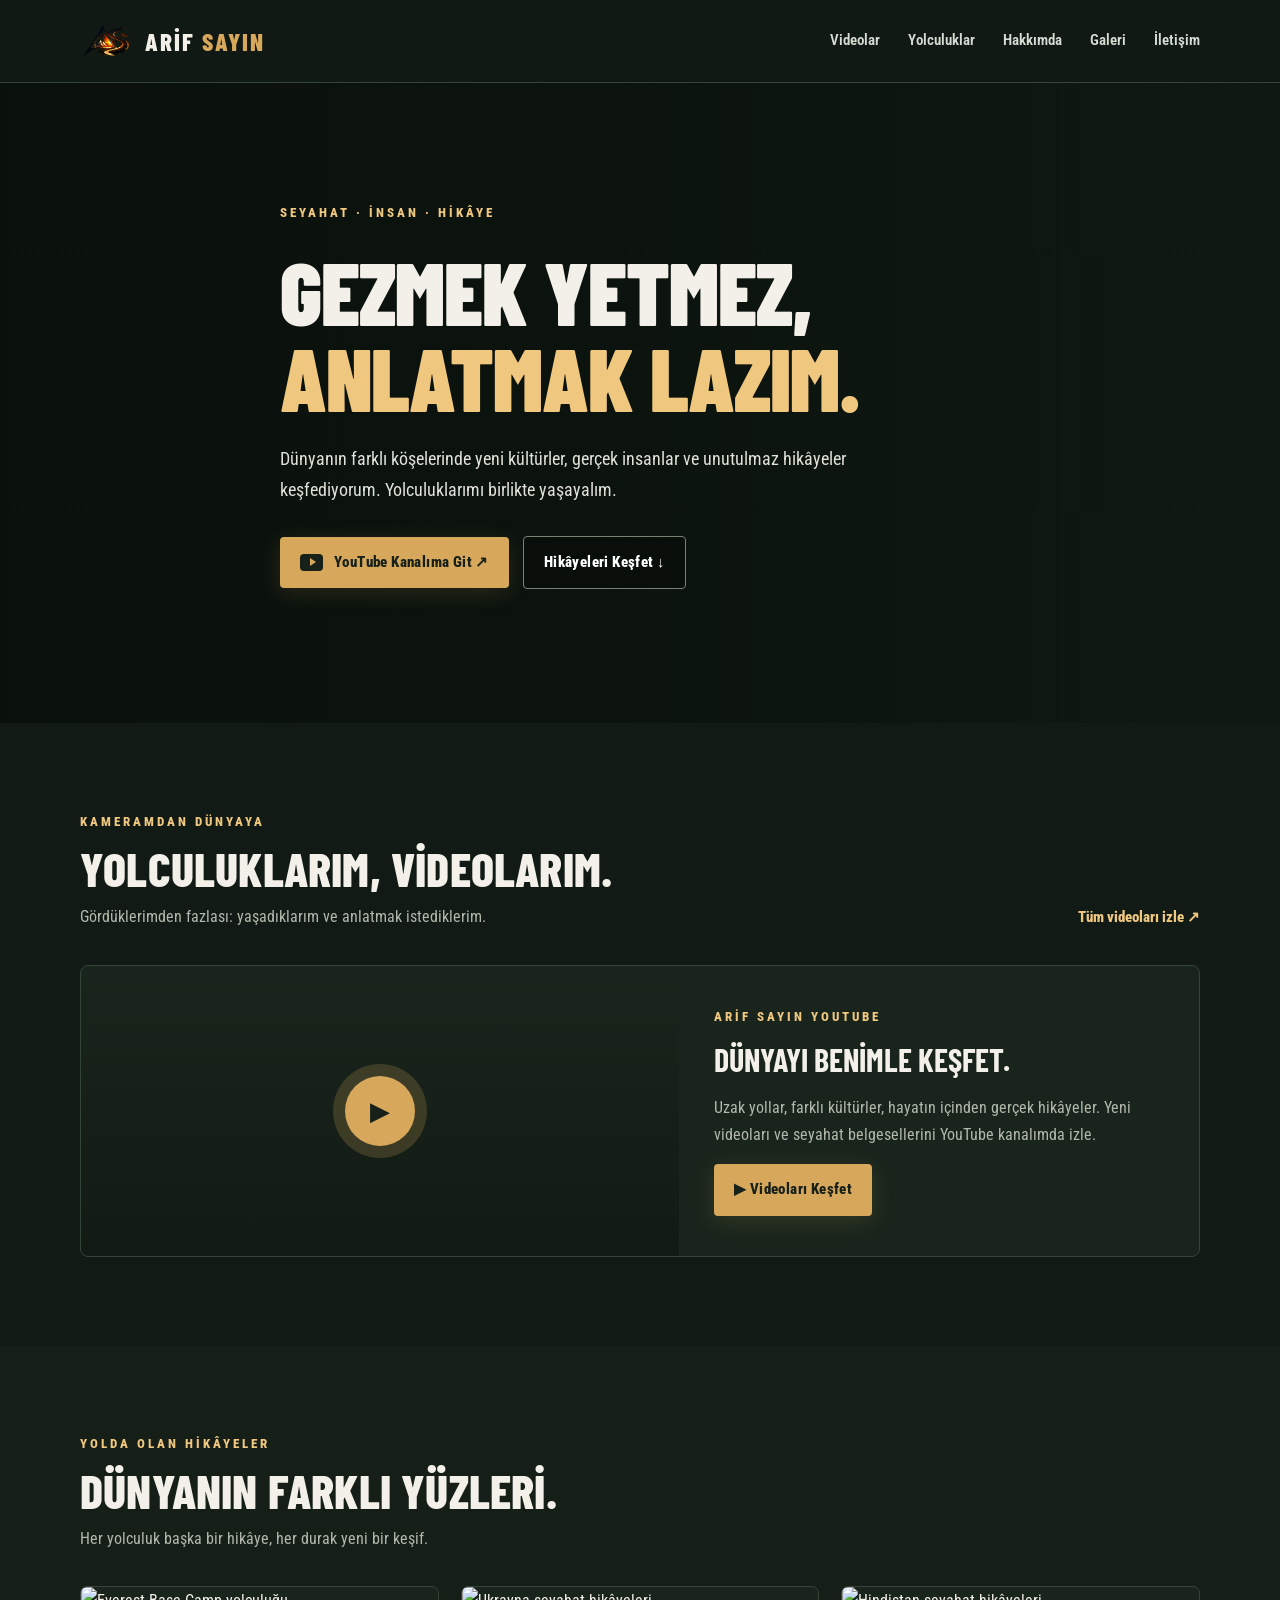
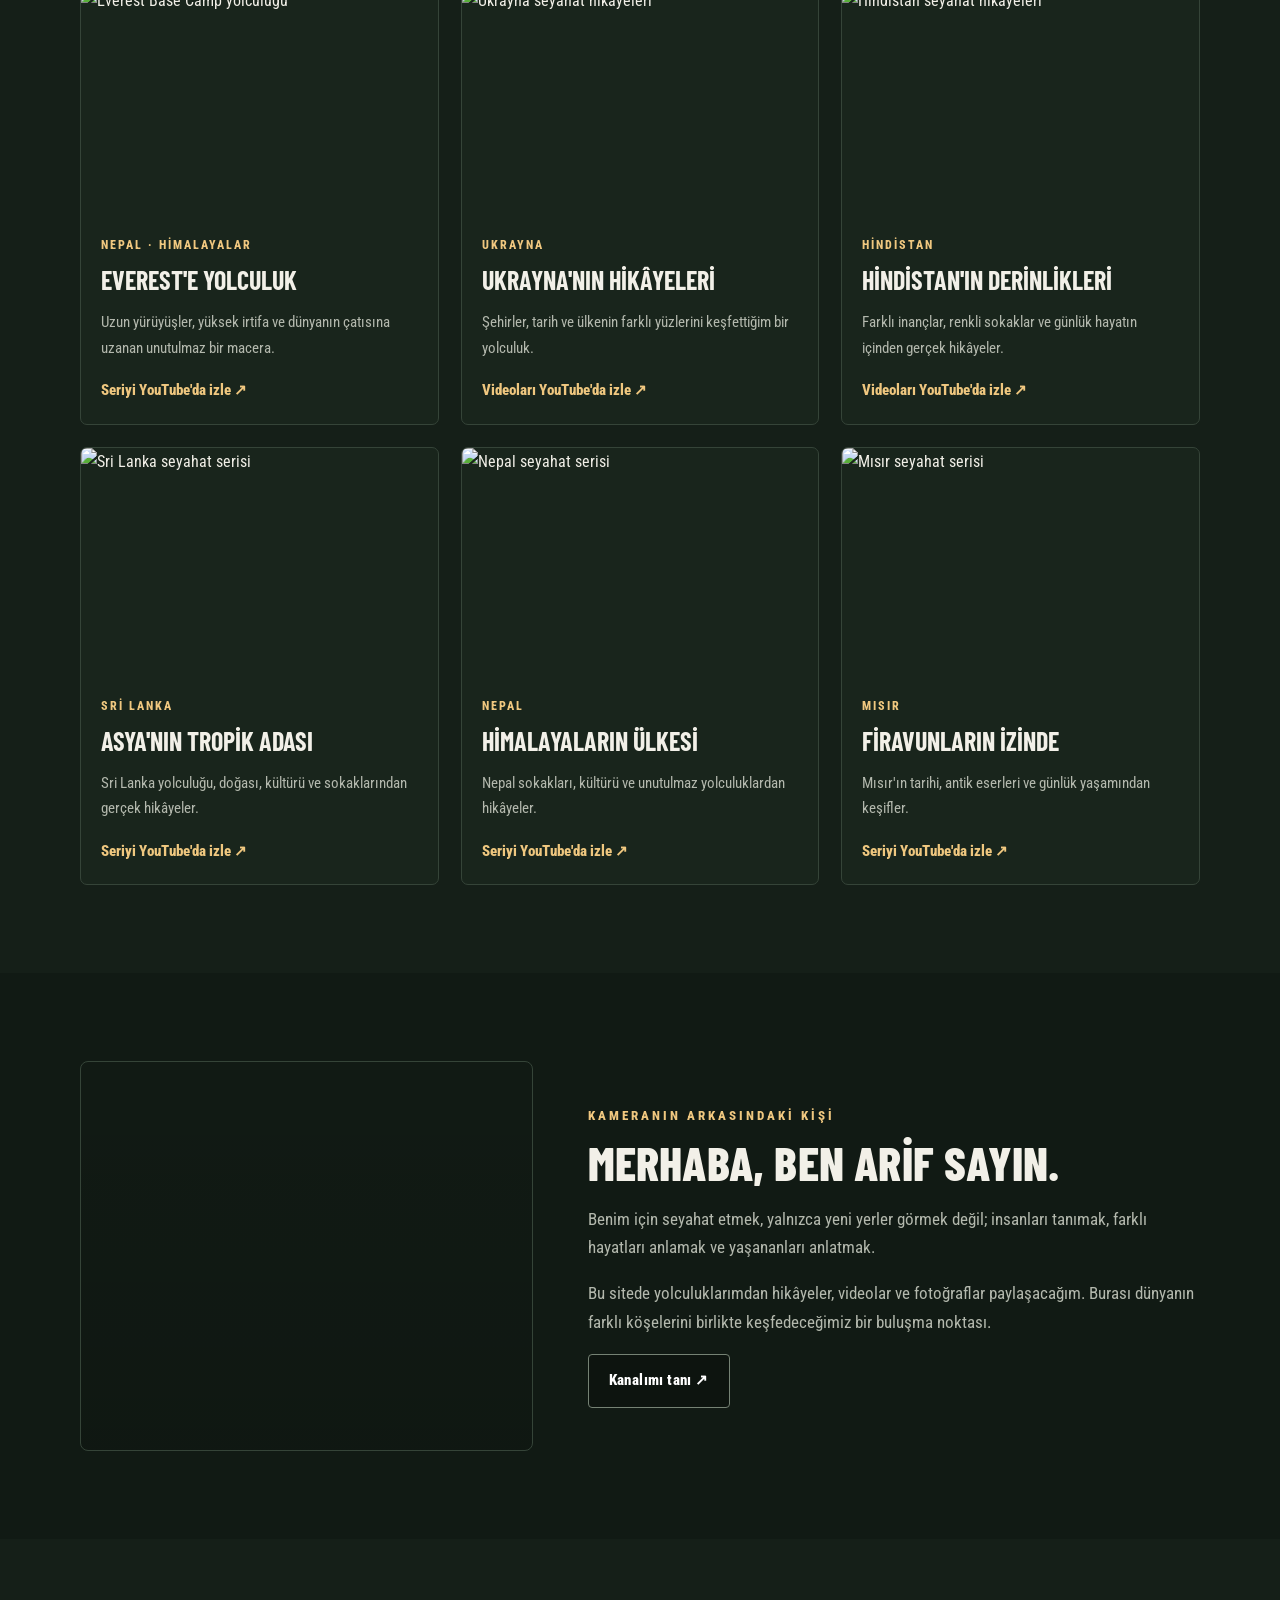
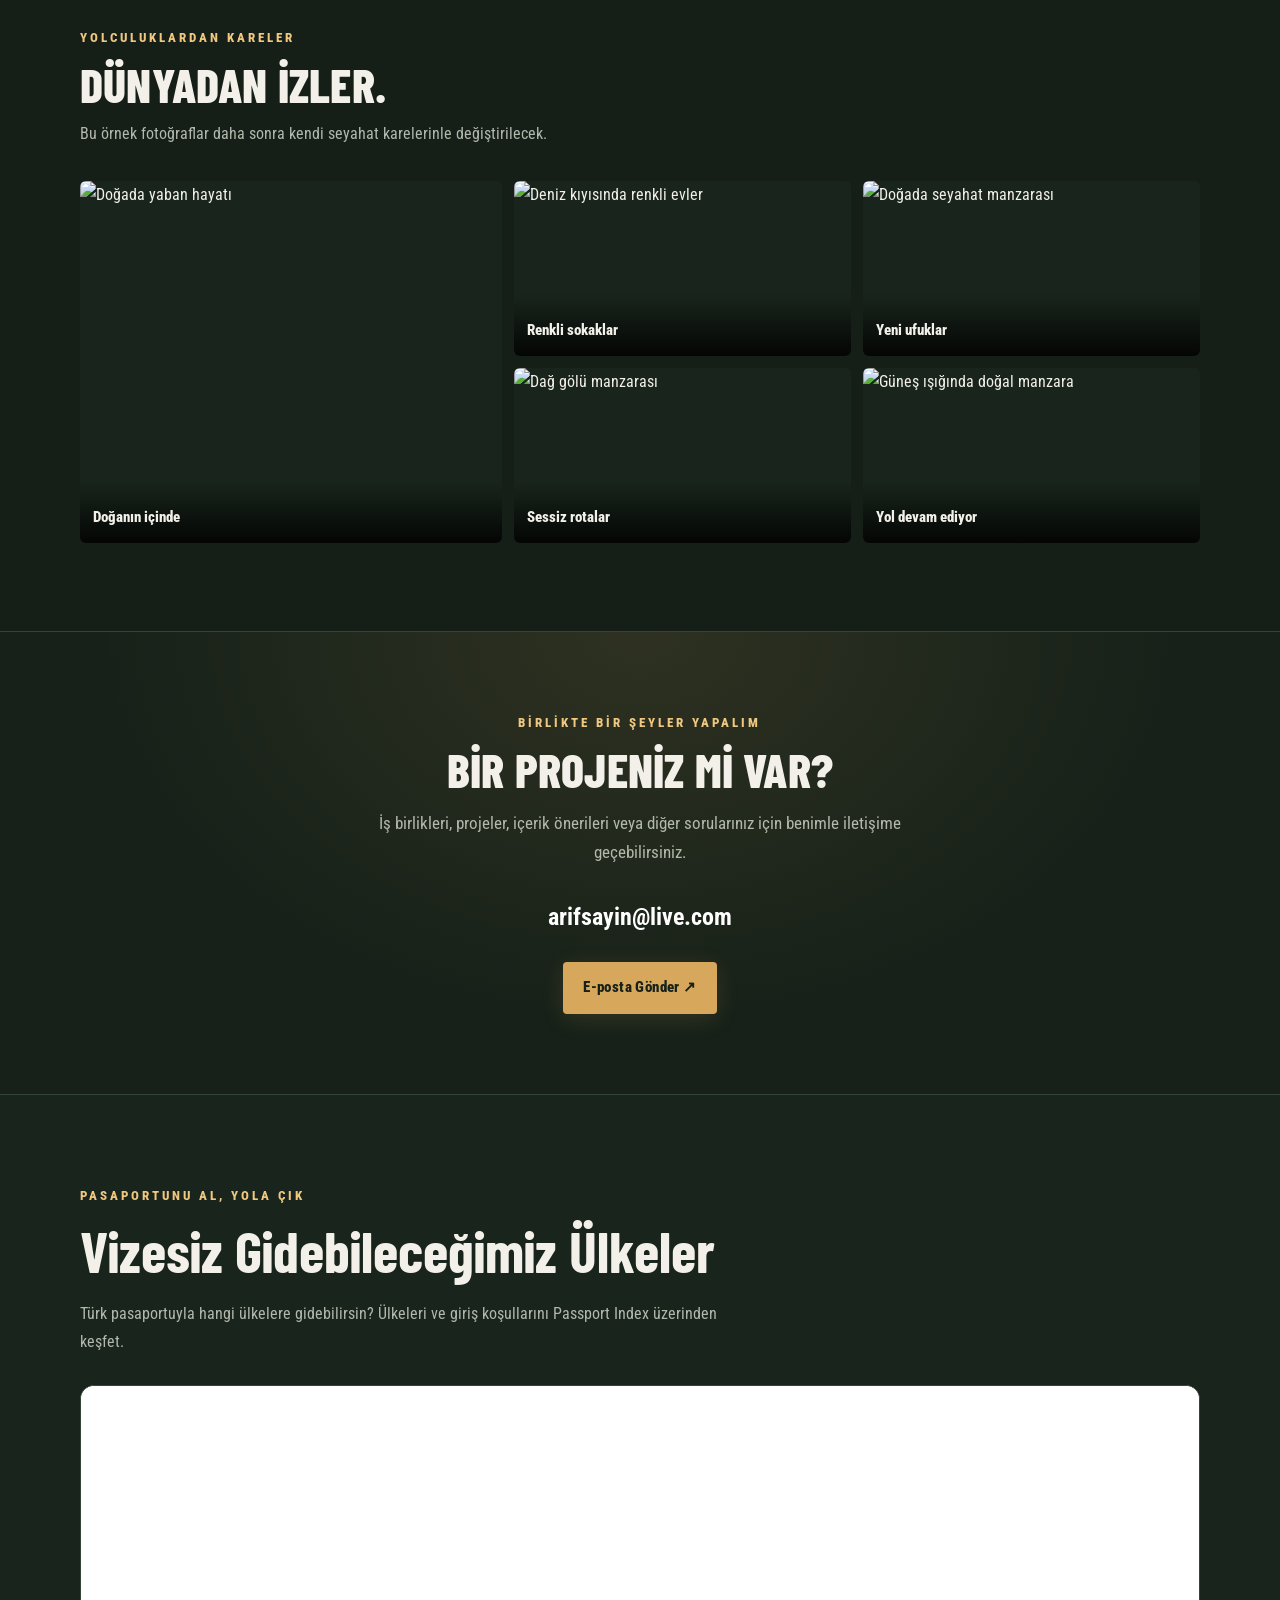
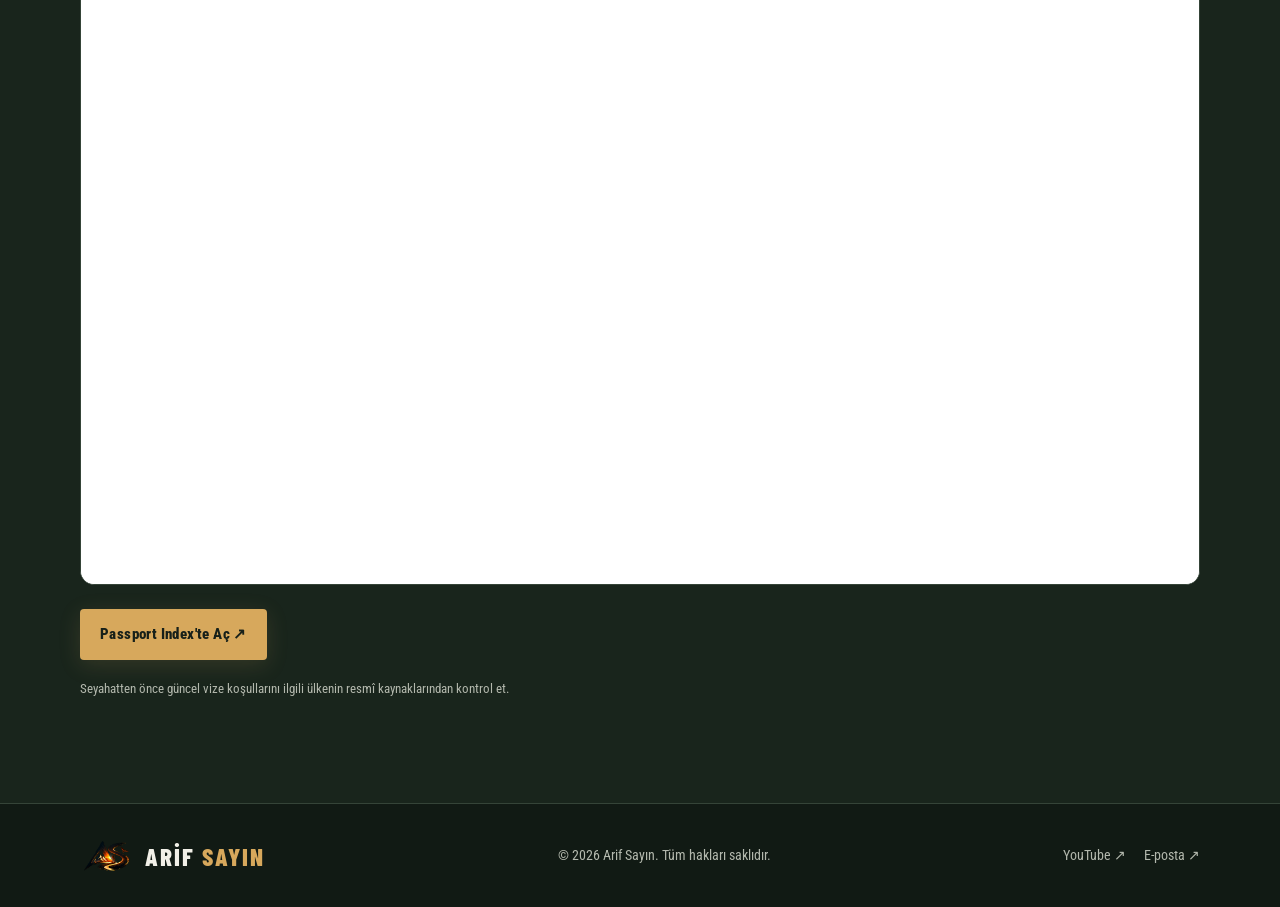
==== index.html @ 0376c7b3 "Update index.html" ====
<!DOCTYPE html>
<html lang="tr">
<head>
<meta charset="UTF-8">
<meta name="viewport" content="width=device-width, initial-scale=1.0">
<meta name="theme-color" content="#17231c">
<meta name="description" content="Arif Sayın ile dünyayı keşfet. Gezmek Yetmez, Anlatmak Lazım. Seyahat belgeselleri, gerçek hikâyeler ve farklı kültürler.">
<title>Arif Sayın | Gezmek Yetmez, Anlatmak Lazım</title>

<link rel="preconnect" href="https://fonts.googleapis.com">
<link rel="preconnect" href="https://fonts.gstatic.com" crossorigin>
<link href="https://fonts.googleapis.com/css2?family=Barlow+Condensed:wght@500;600;700;800;900&family=Roboto+Condensed:wght@400;500;600;700;800&display=swap" rel="stylesheet">

<style>
:root {
  --bg:#111a14;
  --panel:#19251c;
  --panel-light:#243329;
  --text:#f2f0e8;
  --muted:#b3b8ad;
  --accent:#d7a85c;
  --accent-light:#efc77f;
  --line:#354438;
  --green:#647b59;
}
*{box-sizing:border-box}
html{scroll-behavior:smooth;scroll-padding-top:85px}
body{margin:0;background:var(--bg);color:var(--text);font-family:"Roboto Condensed",sans-serif;line-height:1.7}
body,button,a{-webkit-tap-highlight-color:transparent}
a{color:inherit;text-decoration:none}
img{display:block;max-width:100%}
button{font:inherit}
.wrap{width:min(1120px,90%);margin:auto}

header{position:sticky;top:0;z-index:100;background:rgba(17,26,20,.95);backdrop-filter:blur(14px);border-bottom:1px solid var(--line)}
.nav{min-height:82px;display:flex;align-items:center;justify-content:space-between;gap:24px}
.logo{display:flex;align-items:center;gap:12px;font-family:"Barlow Condensed",sans-serif;font-size:25px;font-weight:800;letter-spacing:2px;white-space:nowrap}
.logo img{width:53px;height:53px;object-fit:contain}
.logo span{color:var(--accent)}
.nav-links{display:flex;align-items:center;gap:28px}
.nav-links a{color:#d7ddd4;font-size:15px;font-weight:600;transition:color .2s}
.nav-links a:hover{color:var(--accent-light)}
.menu-toggle{display:none;background:transparent;color:white;border:1px solid var(--line);border-radius:8px;padding:7px 12px;cursor:pointer}

.hero{min-height:640px;display:flex;align-items:center;position:relative;overflow:hidden;background:linear-gradient(90deg,rgba(10,17,12,.96) 0%,rgba(10,17,12,.75) 47%,rgba(10,17,12,.2) 100%),linear-gradient(0deg,var(--bg) 0%,transparent 24%),url("https://images.unsplash.com/photo-1464822759023-fed622ff2c3b?auto=format&fit=crop&w=2200&q=85") center 48%/cover no-repeat}
.hero-content{padding:90px 0 105px;max-width:720px;animation:rise .9s ease both}
.eyebrow{color:var(--accent-light);font-size:13px;font-weight:800;letter-spacing:3px;text-transform:uppercase}
.hero h1{font-family:"Barlow Condensed",sans-serif;font-size:clamp(48px,8vw,88px);line-height:.98;letter-spacing:-1px;margin:24px 0;font-weight:900;text-transform:uppercase}
.hero h1 span{color:var(--accent-light);display:block}
.hero p{color:#e0e1d9;font-size:18px;max-width:590px;margin-bottom:30px}
.actions{display:flex;flex-wrap:wrap;gap:14px;align-items:center}
.btn{display:inline-flex;align-items:center;justify-content:center;gap:11px;min-height:49px;padding:13px 20px;border-radius:4px;font-weight:800;font-size:15px;letter-spacing:.4px;transition:transform .25s,background .25s,border-color .25s}
.btn:hover{transform:translateY(-3px)}
.btn-youtube{color:#172019;background:var(--accent);box-shadow:0 5px 22px rgba(215,168,92,.15)}
.btn-youtube:hover{background:var(--accent-light)}
.play-icon{width:23px;height:17px;background:#172019;border-radius:4px;display:inline-flex;align-items:center;justify-content:center}
.play-icon::after{content:"";width:0;height:0;border-top:4px solid transparent;border-bottom:4px solid transparent;border-left:6px solid var(--accent);margin-left:2px}
.btn-outline{border:1px solid #758274;color:white;background:rgba(0,0,0,.25)}
.btn-outline:hover{border-color:var(--accent);color:var(--accent-light)}

.section{padding:88px 0}
.section-alt{background:#151f18}
.section-head{display:flex;align-items:end;justify-content:space-between;gap:24px;margin-bottom:34px}
.section-head h2,.about h2,.contact h2{font-family:"Barlow Condensed",sans-serif;font-size:clamp(34px,5vw,48px);letter-spacing:.2px;line-height:1.05;margin:10px 0;font-weight:800;text-transform:uppercase}
.section-head p,.section-intro{color:var(--muted);margin:10px 0 0;font-size:16px}
.text-link{color:var(--accent-light);font-weight:800;font-size:15px;white-space:nowrap}
.text-link:hover{color:white}

.video-feature{border:1px solid var(--line);border-radius:8px;background:var(--panel);overflow:hidden;display:grid;grid-template-columns:1.15fr 1fr}
.video-picture{min-height:290px;background:linear-gradient(0deg,rgba(0,0,0,.3),transparent),url("https://images.unsplash.com/photo-1500530855697-b586d89ba3ee?auto=format&fit=crop&w=1100&q=85") center/cover;position:relative}
.video-picture a{position:absolute;inset:0;display:grid;place-items:center}
.big-play{display:grid;place-items:center;width:70px;height:70px;border-radius:50%;background:var(--accent);color:#172019;font-size:26px;box-shadow:0 0 0 12px rgba(215,168,92,.2);transition:transform .25s}
.video-picture a:hover .big-play{transform:scale(1.1)}
.video-copy{padding:35px;align-self:center}
.video-copy h3{font-family:"Barlow Condensed",sans-serif;font-size:32px;line-height:1.15;margin:13px 0;text-transform:uppercase}
.video-copy p{color:var(--muted);font-size:16px}

.cards{display:grid;grid-template-columns:repeat(3,minmax(0,1fr));gap:22px}
.card{background:var(--panel);border:1px solid var(--line);border-radius:7px;overflow:hidden;transition:transform .3s,border-color .3s}
.card:hover{transform:translateY(-6px);border-color:var(--accent)}
.card img{width:100%;aspect-ratio:16/10;object-fit:cover;transition:transform .5s}
.card:hover img{transform:scale(1.04)}
.card-image{overflow:hidden}
.card-copy{padding:20px}
.card-copy small{color:var(--accent-light);font-size:12px;font-weight:800;letter-spacing:2px;text-transform:uppercase}
.card-copy h3{font-family:"Barlow Condensed",sans-serif;font-size:26px;line-height:1.15;margin:8px 0;text-transform:uppercase}
.card-copy p{color:var(--muted);font-size:15px}

.about-grid{display:grid;grid-template-columns:.85fr 1.15fr;gap:55px;align-items:center}
.about-photo{min-height:390px;border-radius:8px;background:linear-gradient(0deg,rgba(0,0,0,.1),transparent),url("https://images.unsplash.com/photo-1472396961693-142e6e269027?auto=format&fit=crop&w=1000&q=85") center/cover;border:1px solid var(--line)}
.about p{color:var(--muted);font-size:17px}
.stat-row{display:flex;gap:32px;flex-wrap:wrap;margin-top:25px}
.stat strong{display:block;font-family:"Barlow Condensed",sans-serif;color:white;font-size:30px}
.stat span{color:var(--muted);font-size:14px}

.gallery{display:grid;grid-template-columns:1.25fr 1fr 1fr;grid-template-rows:175px 175px;gap:12px}
.gallery a{border-radius:6px;overflow:hidden;position:relative;background:var(--panel)}
.gallery a:first-child{grid-row:span 2}
.gallery img{width:100%;height:100%;object-fit:cover;transition:transform .4s,opacity .4s}
.gallery a:hover img{transform:scale(1.06);opacity:.8}
.gallery-label{position:absolute;bottom:0;left:0;right:0;padding:25px 13px 12px;background:linear-gradient(transparent,rgba(0,0,0,.85));font-size:15px;font-weight:800}

.contact{text-align:center;padding:80px 24px;background:radial-gradient(ellipse at top,rgba(215,168,92,.12),transparent 60%),#172119;border-top:1px solid var(--line)}
.contact p{color:var(--muted);max-width:560px;margin:15px auto 25px;font-size:17px}
.contact-email{display:inline-block;color:white;font-size:clamp(18px,3vw,24px);font-weight:700;margin:5px 0 24px}
.contact-email:hover{color:var(--accent-light)}
footer{border-top:1px solid var(--line);padding:25px 0;color:var(--muted);font-size:14px}
.footer-inner{display:flex;justify-content:space-between;align-items:center;flex-wrap:wrap;gap:15px}
.footer-social{display:flex;gap:18px}
.footer-social a:hover{color:var(--accent-light)}
.reveal{opacity:0;transform:translateY(22px);transition:opacity .7s ease,transform .7s ease}
.reveal.visible{opacity:1;transform:translateY(0)}
@keyframes rise{from{opacity:0;transform:translateY(20px)}to{opacity:1;transform:translateY(0)}}

@media(prefers-reduced-motion:reduce){*,*::before,*::after{animation-duration:.01ms!important;transition-duration:.01ms!important;scroll-behavior:auto!important}.reveal{opacity:1;transform:none}}
@media(max-width:760px){
 .nav{min-height:68px}
 .logo{font-size:21px;gap:8px;letter-spacing:1px}
 .logo img{width:43px;height:43px}
 .menu-toggle{display:block}
 .nav-links{display:none;position:absolute;top:67px;left:0;right:0;padding:20px 5%;background:#151f18;border-bottom:1px solid var(--line);flex-direction:column;align-items:flex-start;gap:18px}
 .nav-links.open{display:flex}
 .hero{min-height:590px;background-position:58% center}
 .hero-content{padding:75px 0}
 .hero h1{font-size:clamp(46px,12vw,68px)}
 .hero p{font-size:16px}
 .section{padding:62px 0}
 .section-head{align-items:flex-start;flex-direction:column;gap:10px}
 .video-feature,.about-grid{grid-template-columns:1fr}
 .video-picture{min-height:220px}
 .video-copy{padding:25px}
 .cards{grid-template-columns:1fr}
 .about-grid{gap:28px}
 .about-photo{min-height:280px}
 .gallery{grid-template-columns:1fr 1fr;grid-template-rows:180px 140px 140px}
 .gallery a:first-child{grid-row:span 2}
 .footer-inner{flex-direction:column;align-items:flex-start}
}
@media(min-width:600px) and (max-width:900px){.cards{grid-template-columns:repeat(2,minmax(0,1fr))}}
  /* Vizesiz ülkeler bölümü */
.visa-section {
  padding: 90px 0;
  background: var(--panel);
  border-top: 1px solid var(--line);
}

.visa-section h2 {
  font-family: 'Barlow Condensed', sans-serif;
  font-size: clamp(36px, 5vw, 58px);
  line-height: 1.1;
  margin: 12px 0 18px;
  color: var(--text);
}

.visa-intro {
  max-width: 650px;
  color: var(--muted);
  margin-bottom: 30px;
}

.visa-frame {
  width: 100%;
  height: 800px;
  overflow: hidden;
  border: 1px solid var(--line);
  border-radius: 14px;
  background: #fff;
  margin-bottom: 24px;
}

.visa-frame iframe {
  width: 100%;
  height: 100%;
  border: 0;
  background: #fff;
}

.visa-note {
  margin-top: 18px;
  color: var(--muted);
  font-size: 13px;
}

@media (max-width: 768px) {
  .visa-section {
    padding: 60px 0;
  }

  .visa-frame {
    height: 650px;
  }
}
</style>
</head>

<body>
<header>
  <div class="wrap nav">
    <a class="logo" href="#home">
      <img src="Zirveye%20Yolculuk%20AS%20Logosu.png.png" alt="Arif Sayın AS logosu">
      <span style="color:var(--text)">ARİF <span>SAYIN</span></span>
    </a>
    <button class="menu-toggle" id="menuToggle" aria-label="Menüyü aç" aria-expanded="false">☰</button>
    <nav class="nav-links" id="navLinks">
      <a href="#videolar">Videolar</a>
      <a href="#yolculuklar">Yolculuklar</a>
      <a href="#hakkimda">Hakkımda</a>
      <a href="#galeri">Galeri</a>
      <a href="#iletisim">İletişim</a>
    </nav>
  </div>
</header>

<main>
  <section class="hero" id="home">
    <div class="wrap hero-content">
      <div class="eyebrow">Seyahat · İnsan · Hikâye</div>
      <h1>Gezmek Yetmez,<span>Anlatmak Lazım.</span></h1>
      <p>Dünyanın farklı köşelerinde yeni kültürler, gerçek insanlar ve unutulmaz hikâyeler keşfediyorum. Yolculuklarımı birlikte yaşayalım.</p>
      <div class="actions">
        <a class="btn btn-youtube" href="https://www.youtube.com/@arifsayin" target="_blank" rel="noopener noreferrer"><span class="play-icon" aria-hidden="true"></span>YouTube Kanalıma Git ↗</a>
        <a class="btn btn-outline" href="#yolculuklar">Hikâyeleri Keşfet ↓</a>
      </div>
    </div>
  </section>

  <section class="section" id="videolar">
    <div class="wrap">
      <div class="section-head reveal">
        <div>
          <div class="eyebrow">Kameramdan dünyaya</div>
          <h2>Yolculuklarım, videolarım.</h2>
          <p>Gördüklerimden fazlası: yaşadıklarım ve anlatmak istediklerim.</p>
        </div>
        <a class="text-link" href="https://www.youtube.com/@arifsayin/videos" target="_blank" rel="noopener noreferrer">Tüm videoları izle ↗</a>
      </div>
      <div class="video-feature reveal">
        <div class="video-picture">
          <a href="https://www.youtube.com/@arifsayin/videos" target="_blank" rel="noopener noreferrer" aria-label="YouTube videolarını aç"><span class="big-play" aria-hidden="true">▶</span></a>
        </div>
        <div class="video-copy">
          <div class="eyebrow">Arif Sayın YouTube</div>
          <h3>Dünyayı benimle keşfet.</h3>
          <p>Uzak yollar, farklı kültürler, hayatın içinden gerçek hikâyeler. Yeni videoları ve seyahat belgesellerini YouTube kanalımda izle.</p>
          <a class="btn btn-youtube" href="https://www.youtube.com/@arifsayin/videos" target="_blank" rel="noopener noreferrer">▶ Videoları Keşfet</a>
        </div>
      </div>
    </div>
  </section>

  <section class="section section-alt" id="yolculuklar">
    <div class="wrap">
      <div class="section-head reveal">
        <div>
          <div class="eyebrow">Yolda olan hikâyeler</div>
          <h2>Dünyanın farklı yüzleri.</h2>
          <p>Her yolculuk başka bir hikâye, her durak yeni bir keşif.</p>
        </div>
      </div>
      <div class="cards">
        <a class="card reveal" href="https://www.youtube.com/playlist?list=PLC3DWAZw1fWP0zdSvgzW3poMEyL9_kLXP" target="_blank" rel="noopener noreferrer">
          <div class="card-image"><img src="https://img.youtube.com/vi/a4_t4CqLH_Y/hqdefault.jpg" alt="Everest Base Camp yolculuğu" loading="lazy"></div>
          <div class="card-copy"><small>Nepal · Himalayalar</small><h3>Everest'e Yolculuk</h3><p>Uzun yürüyüşler, yüksek irtifa ve dünyanın çatısına uzanan unutulmaz bir macera.</p><span class="text-link">Seriyi YouTube'da izle ↗</span></div>
        </a>
        <a class="card reveal" href="https://www.youtube.com/playlist?list=PLC3DWAZw1fWNGFldhLD5me4A2zT7BMOgK" target="_blank" rel="noopener noreferrer">
          <div class="card-image"><img src="https://img.youtube.com/vi/djmMHTcLXZs/hqdefault.jpg" alt="Ukrayna seyahat hikâyeleri" loading="lazy"></div>
          <div class="card-copy"><small>Ukrayna</small><h3>Ukrayna'nın Hikâyeleri</h3><p>Şehirler, tarih ve ülkenin farklı yüzlerini keşfettiğim bir yolculuk.</p><span class="text-link">Videoları YouTube'da izle ↗</span></div>
        </a>
        <a class="card reveal" href="https://www.youtube.com/playlist?list=PLC3DWAZw1fWP_-O_cLizw_Gyg9oj_hOJm" target="_blank" rel="noopener noreferrer">
          <div class="card-image"><img src="https://img.youtube.com/vi/bobvGEoNQ-U/hqdefault.jpg" alt="Hindistan seyahat hikâyeleri" loading="lazy"></div>
          <div class="card-copy"><small>Hindistan</small><h3>Hindistan'ın Derinlikleri</h3><p>Farklı inançlar, renkli sokaklar ve günlük hayatın içinden gerçek hikâyeler.</p><span class="text-link">Videoları YouTube'da izle ↗</span></div>
        </a>
        
<a class="card reveal" href="https://www.youtube.com/watch?v=T3A-MTiNEuc&amp;list=PLaTdPFpu5BAk" target="_blank" rel="noopener noreferrer">
  <div class="card-image"><img src="https://img.youtube.com/vi/T3A-MTiNEuc/hqdefault.jpg" alt="Sri Lanka seyahat serisi" loading="lazy"></div>
  <div class="card-copy"><small>Sri Lanka</small><h3>Asya'nın Tropik Adası</h3><p>Sri Lanka yolculuğu, doğası, kültürü ve sokaklarından gerçek hikâyeler.</p><span class="text-link">Seriyi YouTube'da izle ↗</span></div>
</a>

<a class="card reveal" href="https://www.youtube.com/watch?v=ejXQKz5-p5U&amp;list=PLE3lcT5VVRjQ" target="_blank" rel="noopener noreferrer">
  <div class="card-image"><img src="https://img.youtube.com/vi/ejXQKz5-p5U/hqdefault.jpg" alt="Nepal seyahat serisi" loading="lazy"></div>
  <div class="card-copy"><small>Nepal</small><h3>Himalayaların Ülkesi</h3><p>Nepal sokakları, kültürü ve unutulmaz yolculuklardan hikâyeler.</p><span class="text-link">Seriyi YouTube'da izle ↗</span></div>
</a>

<a class="card reveal" href="https://www.youtube.com/watch?v=OfrLevQXxjc&amp;list=PLC3DWAZw1fWPZvq1oxma31lKonPJBp-vW" target="_blank" rel="noopener noreferrer">
  <div class="card-image"><img src="https://img.youtube.com/vi/OfrLevQXxjc/hqdefault.jpg" alt="Mısır seyahat serisi" loading="lazy"></div>
  <div class="card-copy"><small>Mısır</small><h3>Firavunların İzinde</h3><p>Mısır'ın tarihi, antik eserleri ve günlük yaşamından keşifler.</p><span class="text-link">Seriyi YouTube'da izle ↗</span></div>
</a>

      </div>
    </div>
  </section>

  <section class="section" id="hakkimda">
    <div class="wrap about-grid">
      <div class="about-photo reveal" role="img" aria-label="Doğada seyahat manzarası"></div>
      <div class="about reveal">
        <div class="eyebrow">Kameranın arkasındaki kişi</div>
        <h2>Merhaba, ben Arif Sayın.</h2>
        <p>Benim için seyahat etmek, yalnızca yeni yerler görmek değil; insanları tanımak, farklı hayatları anlamak ve yaşananları anlatmak.</p>
        <p>Bu sitede yolculuklarımdan hikâyeler, videolar ve fotoğraflar paylaşacağım. Burası dünyanın farklı köşelerini birlikte keşfedeceğimiz bir buluşma noktası.</p>
        <a class="btn btn-outline" href="https://www.youtube.com/@arifsayin" target="_blank" rel="noopener noreferrer">Kanalımı tanı ↗</a>
      </div>
    </div>
  </section>

  <section class="section section-alt" id="galeri">
    <div class="wrap">
      <div class="section-head reveal">
        <div>
          <div class="eyebrow">Yolculuklardan kareler</div>
          <h2>Dünyadan izler.</h2>
          <p>Bu örnek fotoğraflar daha sonra kendi seyahat karelerinle değiştirilecek.</p>
        </div>
      </div>
      <div class="gallery reveal">
        <a href="https://www.youtube.com/@arifsayin/videos" target="_blank" rel="noopener noreferrer"><img src="https://images.unsplash.com/photo-1472396961693-142e6e269027?auto=format&fit=crop&w=1000&q=80" alt="Doğada yaban hayatı" loading="lazy"><span class="gallery-label">Doğanın içinde</span></a>
        <a href="https://www.youtube.com/@arifsayin/videos" target="_blank" rel="noopener noreferrer"><img src="https://images.unsplash.com/photo-1516483638261-f4dbaf036963?auto=format&fit=crop&w=700&q=80" alt="Deniz kıyısında renkli evler" loading="lazy"><span class="gallery-label">Renkli sokaklar</span></a>
        <a href="https://www.youtube.com/@arifsayin/videos" target="_blank" rel="noopener noreferrer"><img src="https://images.unsplash.com/photo-1500534623283-312aade485b7?auto=format&fit=crop&w=700&q=80" alt="Doğada seyahat manzarası" loading="lazy"><span class="gallery-label">Yeni ufuklar</span></a>
        <a href="https://www.youtube.com/@arifsayin/videos" target="_blank" rel="noopener noreferrer"><img src="https://images.unsplash.com/photo-1470770841072-f978cf4d019e?auto=format&fit=crop&w=700&q=80" alt="Dağ gölü manzarası" loading="lazy"><span class="gallery-label">Sessiz rotalar</span></a>
        <a href="https://www.youtube.com/@arifsayin/videos" target="_blank" rel="noopener noreferrer"><img src="https://images.unsplash.com/photo-1469474968028-56623f02e42e?auto=format&fit=crop&w=700&q=80" alt="Güneş ışığında doğal manzara" loading="lazy"><span class="gallery-label">Yol devam ediyor</span></a>
      </div>
    </div>
  </section>

  <section class="contact" id="iletisim">
    <div class="wrap">
      <div class="eyebrow">Birlikte bir şeyler yapalım</div>
      <h2>Bir projeniz mi var?</h2>
      <p>İş birlikleri, projeler, içerik önerileri veya diğer sorularınız için benimle iletişime geçebilirsiniz.</p>
      <a class="contact-email" href="mailto:arifsayin@live.com">arifsayin@live.com</a><br>
      <a class="btn btn-youtube" href="mailto:arifsayin@live.com">E-posta Gönder ↗</a>
    </div>
  </section>
</main>

<section class="visa-section" id="vizesiz-ulkeler">
  <div class="wrap">
    <div class="eyebrow">PASAPORTUNU AL, YOLA ÇIK</div>
    <h2>Vizesiz Gidebileceğimiz Ülkeler</h2>
    <p class="visa-intro">
      Türk pasaportuyla hangi ülkelere gidebilirsin?
      Ülkeleri ve giriş koşullarını Passport Index üzerinden keşfet.
    </p>

    <div class="visa-frame">
      <iframe
        src="https://www.passportindex.org/comparebyPassport.php?p1=tr"
        title="Türk pasaportu vize bilgileri - Passport Index"
        loading="lazy"
        referrerpolicy="strict-origin-when-cross-origin"
        allowfullscreen>
      </iframe>
    </div>

    <a class="btn btn-youtube"
       href="https://www.passportindex.org/comparebyPassport.php?p1=tr"
       target="_blank"
       rel="noopener noreferrer">
      Passport Index'te Aç ↗
    </a>

    <p class="visa-note">
      Seyahatten önce güncel vize koşullarını ilgili ülkenin resmî kaynaklarından kontrol et.
    </p>
  </div>
</section>

<footer>
  <div class="wrap footer-inner">
    <a class="logo" href="#home">
      <img src="Zirveye%20Yolculuk%20AS%20Logosu.png.png" alt="Arif Sayın AS logosu">
      <span style="color:var(--text)">ARİF <span>SAYIN</span></span>
    </a>
    <span>© <span id="year"></span> Arif Sayın. Tüm hakları saklıdır.</span>
    <div class="footer-social">
      <a href="https://www.youtube.com/@arifsayin" target="_blank" rel="noopener noreferrer">YouTube ↗</a>
      <a href="mailto:arifsayin@live.com">E-posta ↗</a>
    </div>
  </div>
</footer>

<script>
document.getElementById("year").textContent = new Date().getFullYear();

const menuToggle = document.getElementById("menuToggle");
const navLinks = document.getElementById("navLinks");

menuToggle.addEventListener("click", () => {
  const isOpen = navLinks.classList.toggle("open");
  menuToggle.setAttribute("aria-expanded", String(isOpen));
  menuToggle.setAttribute("aria-label", isOpen ? "Menüyü kapat" : "Menüyü aç");
});

navLinks.querySelectorAll("a").forEach(link => {
  link.addEventListener("click", () => {
    navLinks.classList.remove("open");
    menuToggle.setAttribute("aria-expanded", "false");
  });
});

const revealItems = document.querySelectorAll(".reveal");

if ("IntersectionObserver" in window) {
  const observer = new IntersectionObserver(entries => {
    entries.forEach(entry => {
      if (entry.isIntersecting) {
        entry.target.classList.add("visible");
        observer.unobserve(entry.target);
      }
    });
  }, { threshold: 0.12 });
  revealItems.forEach(item => observer.observe(item));
} else {
  revealItems.forEach(item => item.classList.add("visible"));
}
</script>
</body>
</html>
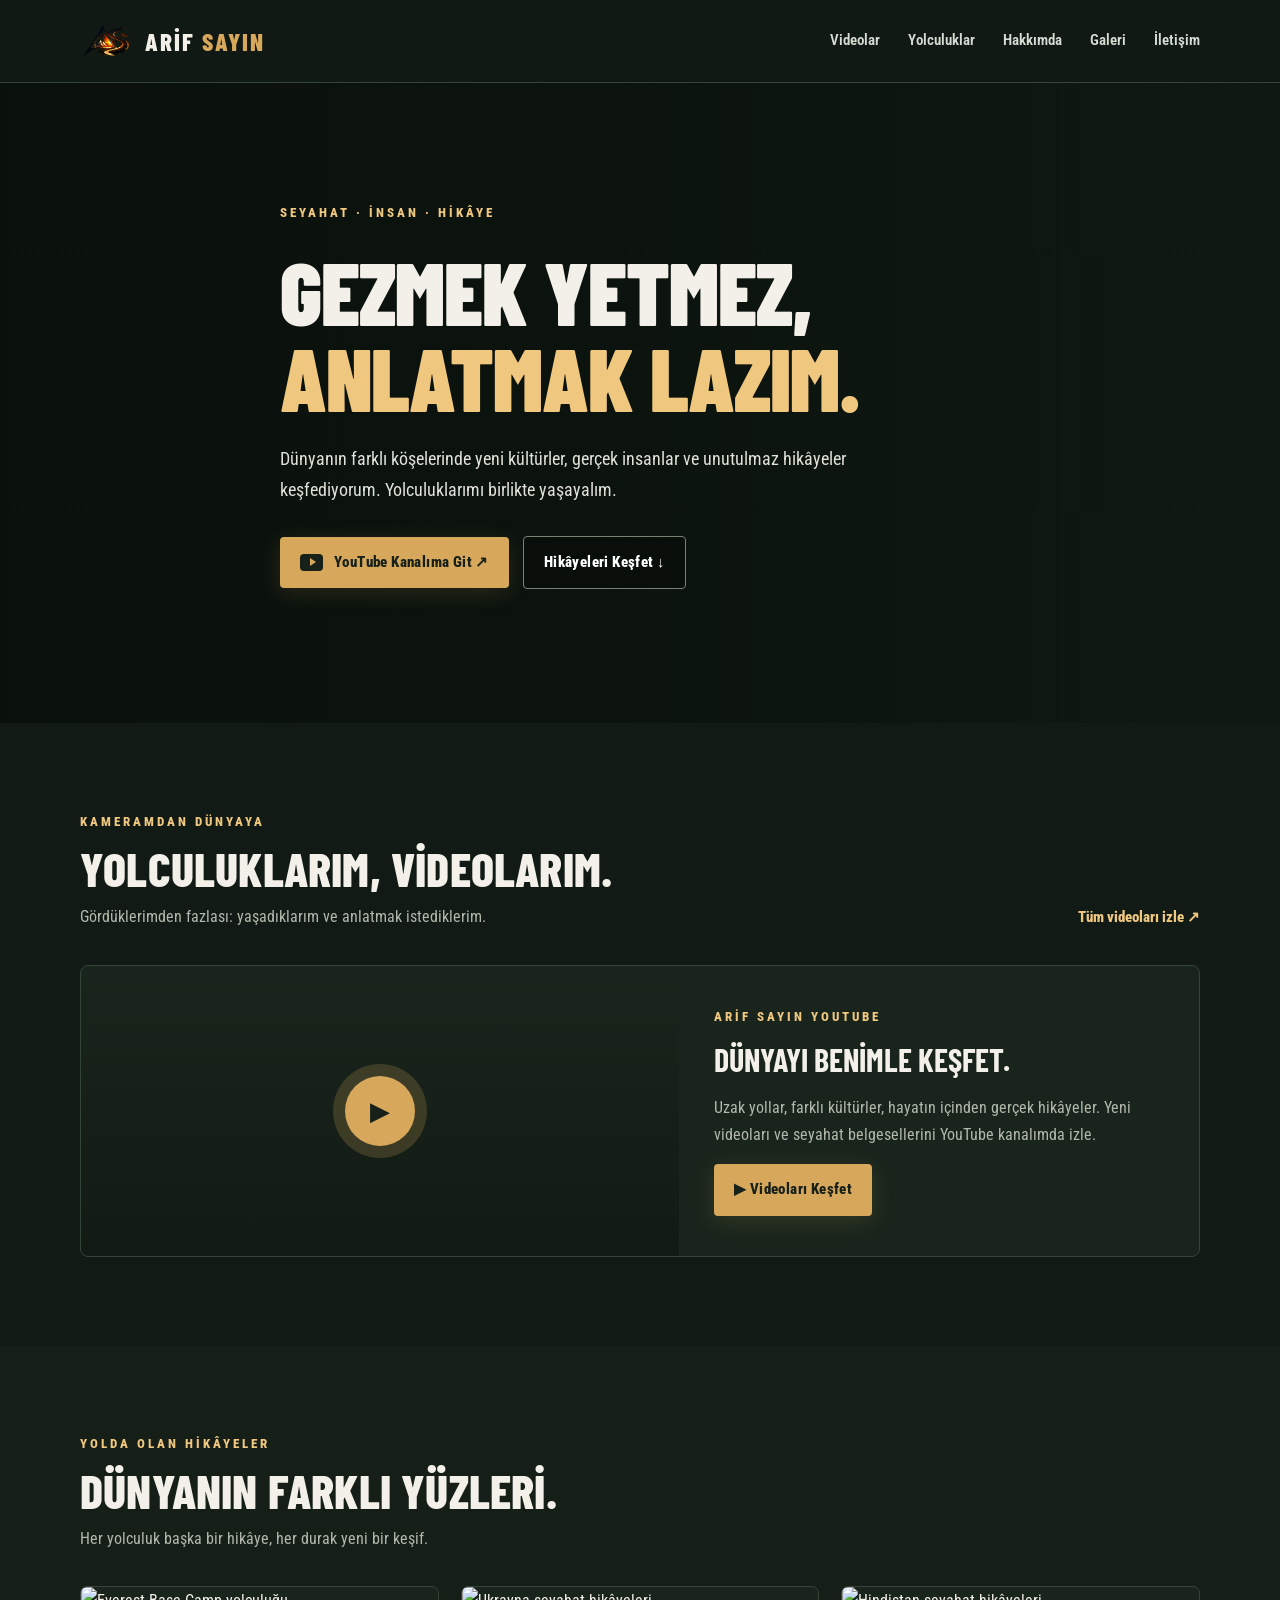
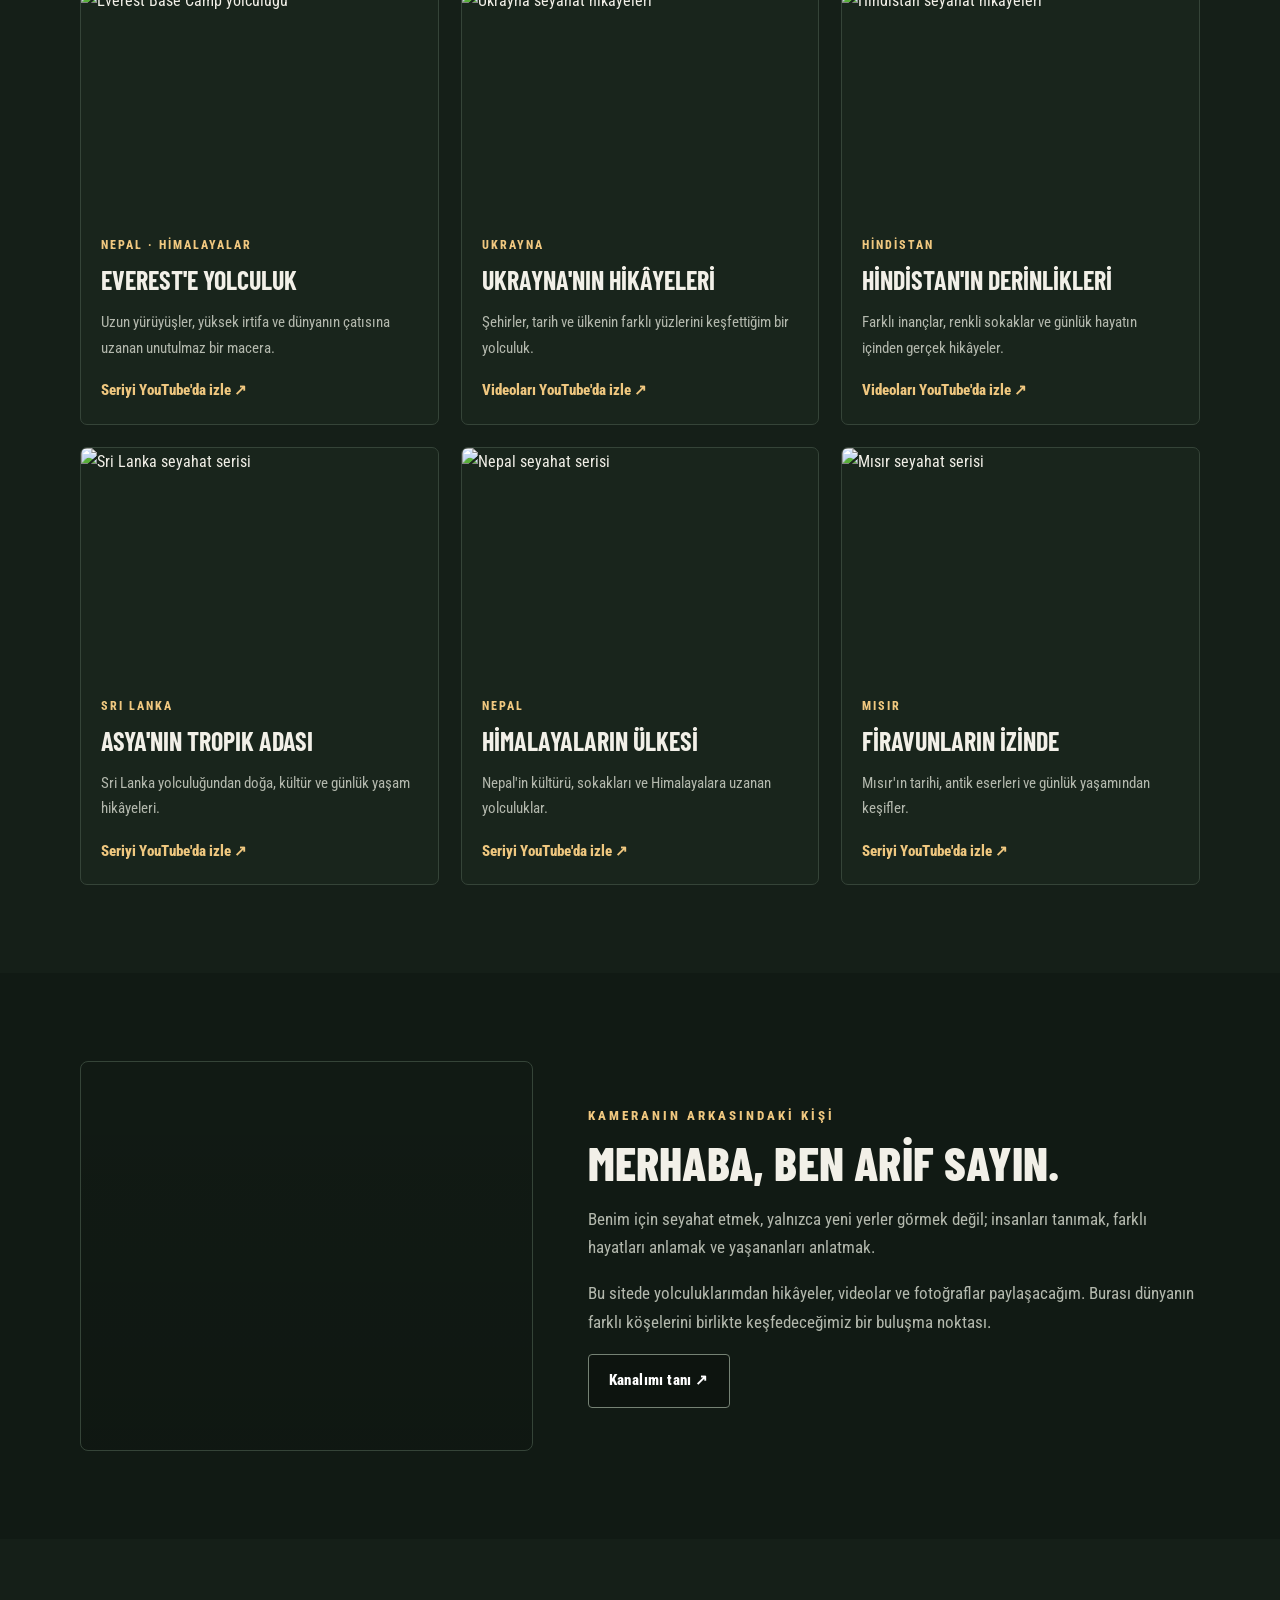
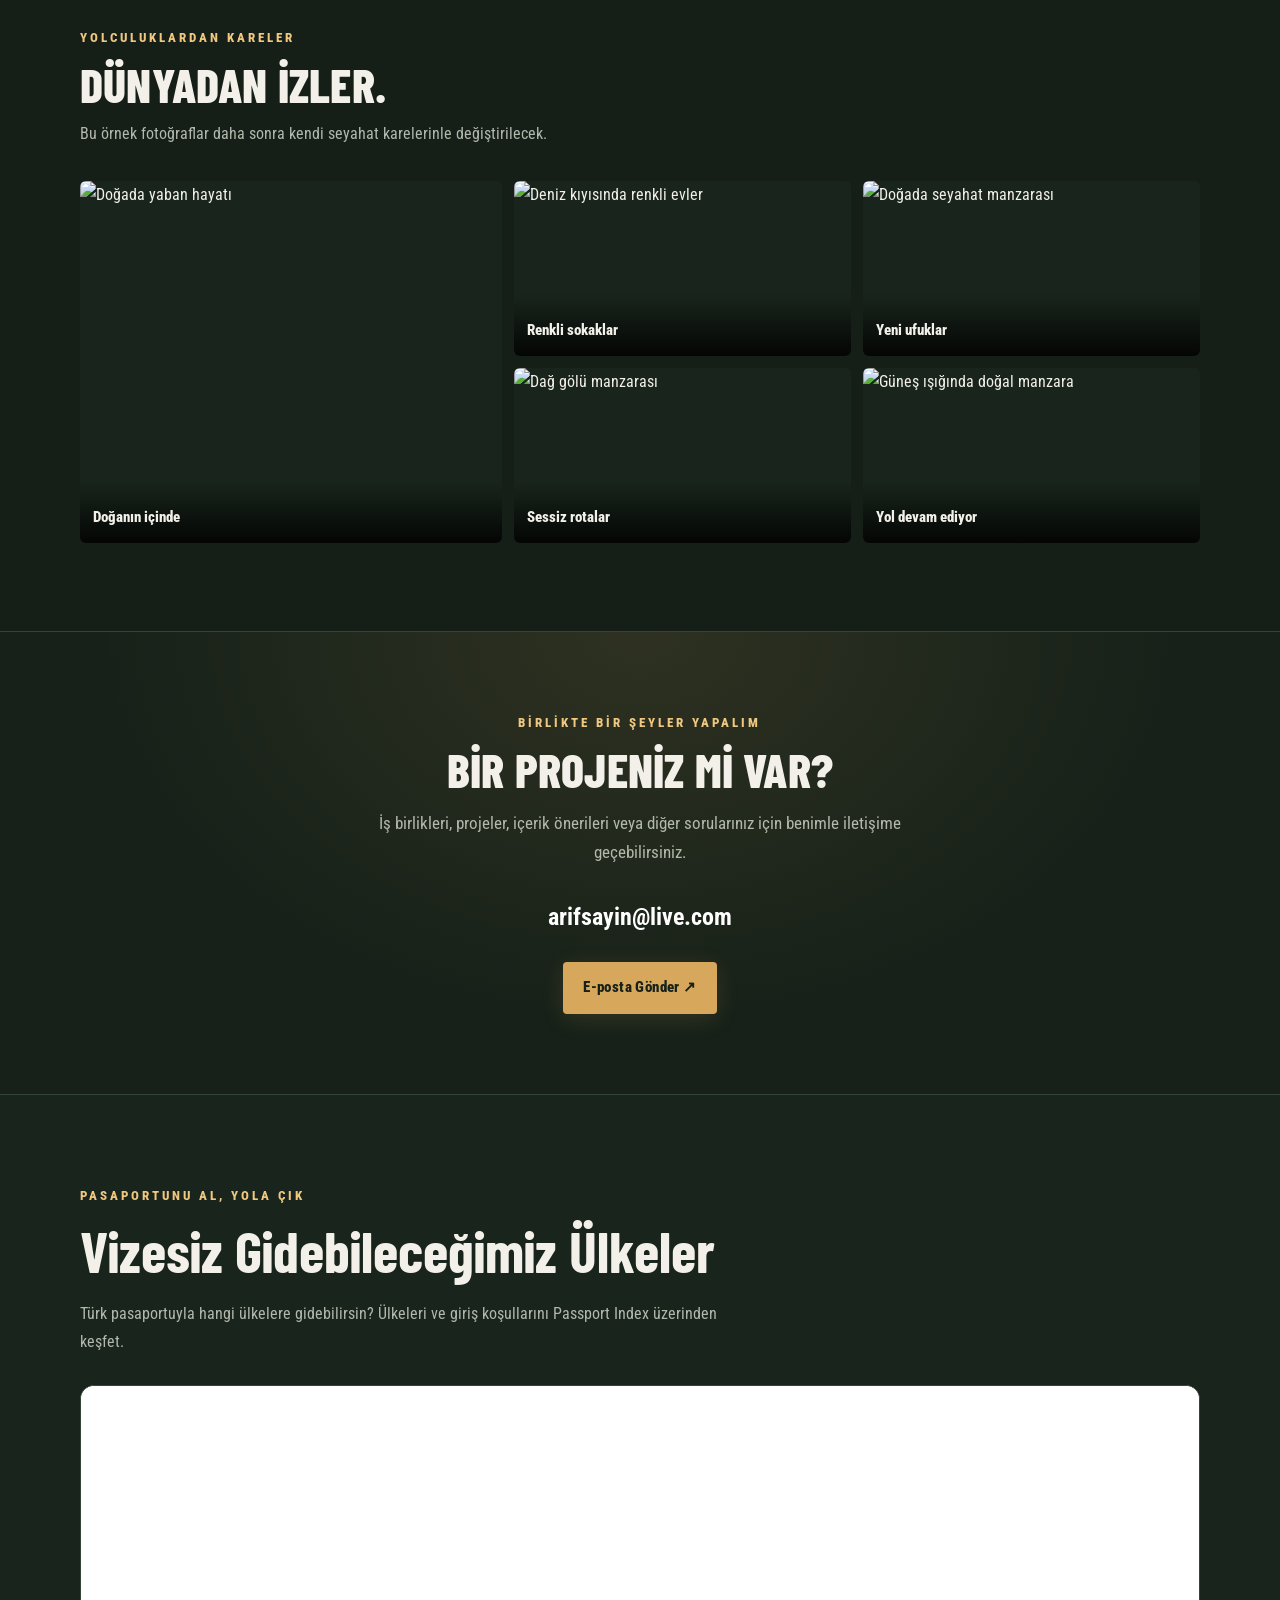
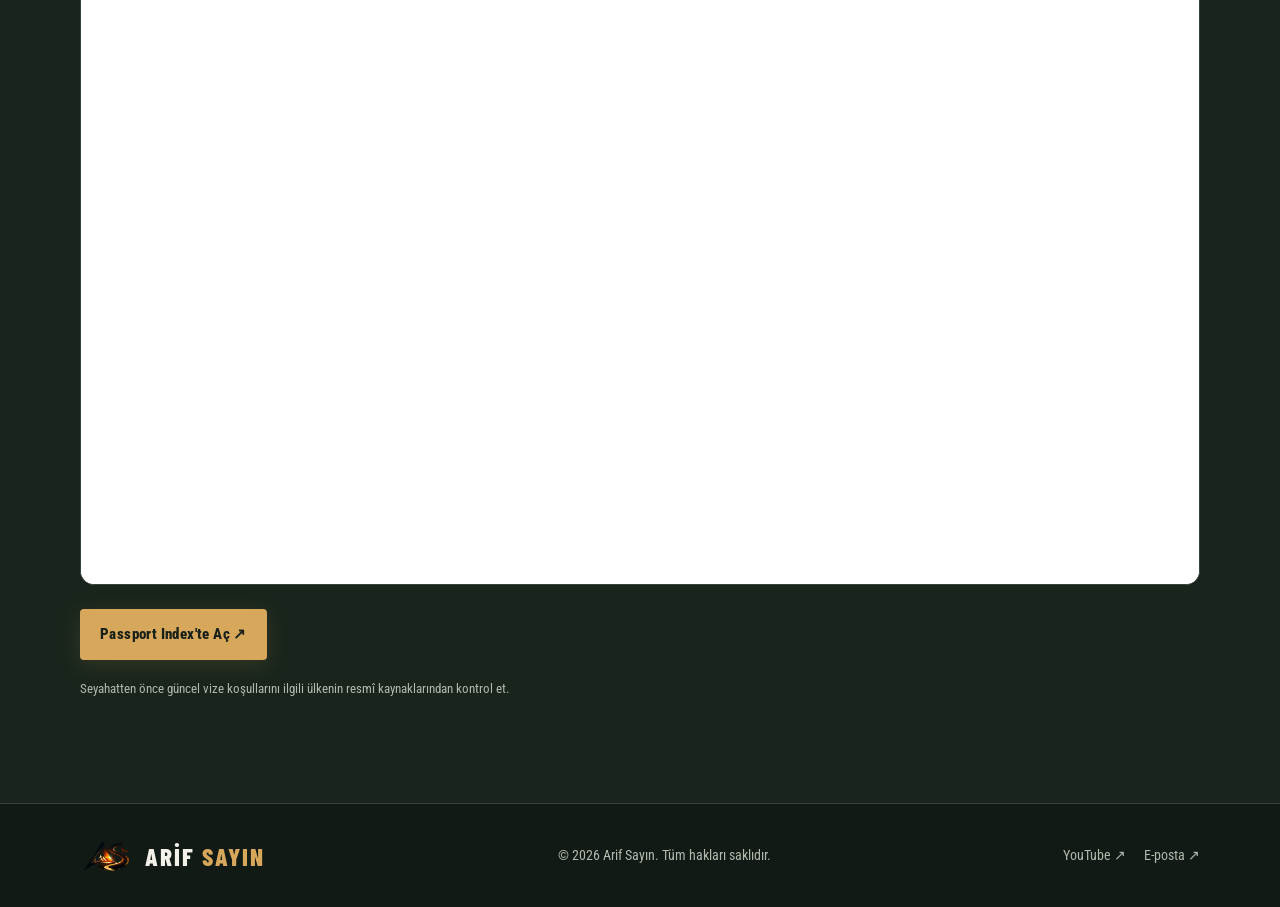
==== commit 7d8985d7: "Update index.html" ====
--- a/index.html
+++ b/index.html
@@ -271,14 +271,15 @@
           <div class="card-copy"><small>Hindistan</small><h3>Hindistan'ın Derinlikleri</h3><p>Farklı inançlar, renkli sokaklar ve günlük hayatın içinden gerçek hikâyeler.</p><span class="text-link">Videoları YouTube'da izle ↗</span></div>
         </a>
         
-<a class="card reveal" href="https://www.youtube.com/watch?v=T3A-MTiNEuc&amp;list=PLaTdPFpu5BAk" target="_blank" rel="noopener noreferrer">
+
+<a class="card reveal" href="https://www.youtube.com/playlist?list=PLaTdPFpu5BAk" target="_blank" rel="noopener noreferrer">
   <div class="card-image"><img src="https://img.youtube.com/vi/T3A-MTiNEuc/hqdefault.jpg" alt="Sri Lanka seyahat serisi" loading="lazy"></div>
-  <div class="card-copy"><small>Sri Lanka</small><h3>Asya'nın Tropik Adası</h3><p>Sri Lanka yolculuğu, doğası, kültürü ve sokaklarından gerçek hikâyeler.</p><span class="text-link">Seriyi YouTube'da izle ↗</span></div>
+  <div class="card-copy"><small>SRI LANKA</small><h3>ASYA'NIN TROPIK ADASI</h3><p>Sri Lanka yolculuğundan doğa, kültür ve günlük yaşam hikâyeleri.</p><span class="text-link">Seriyi YouTube'da izle ↗</span></div>
 </a>
 
-<a class="card reveal" href="https://www.youtube.com/watch?v=ejXQKz5-p5U&amp;list=PLE3lcT5VVRjQ" target="_blank" rel="noopener noreferrer">
+<a class="card reveal" href="https://www.youtube.com/playlist?list=PLE3lcT5VVRjQ" target="_blank" rel="noopener noreferrer">
   <div class="card-image"><img src="https://img.youtube.com/vi/ejXQKz5-p5U/hqdefault.jpg" alt="Nepal seyahat serisi" loading="lazy"></div>
-  <div class="card-copy"><small>Nepal</small><h3>Himalayaların Ülkesi</h3><p>Nepal sokakları, kültürü ve unutulmaz yolculuklardan hikâyeler.</p><span class="text-link">Seriyi YouTube'da izle ↗</span></div>
+  <div class="card-copy"><small>NEPAL</small><h3>HİMALAYALARIN ÜLKESİ</h3><p>Nepal'in kültürü, sokakları ve Himalayalara uzanan yolculuklar.</p><span class="text-link">Seriyi YouTube'da izle ↗</span></div>
 </a>
 
 <a class="card reveal" href="https://www.youtube.com/watch?v=OfrLevQXxjc&amp;list=PLC3DWAZw1fWPZvq1oxma31lKonPJBp-vW" target="_blank" rel="noopener noreferrer">
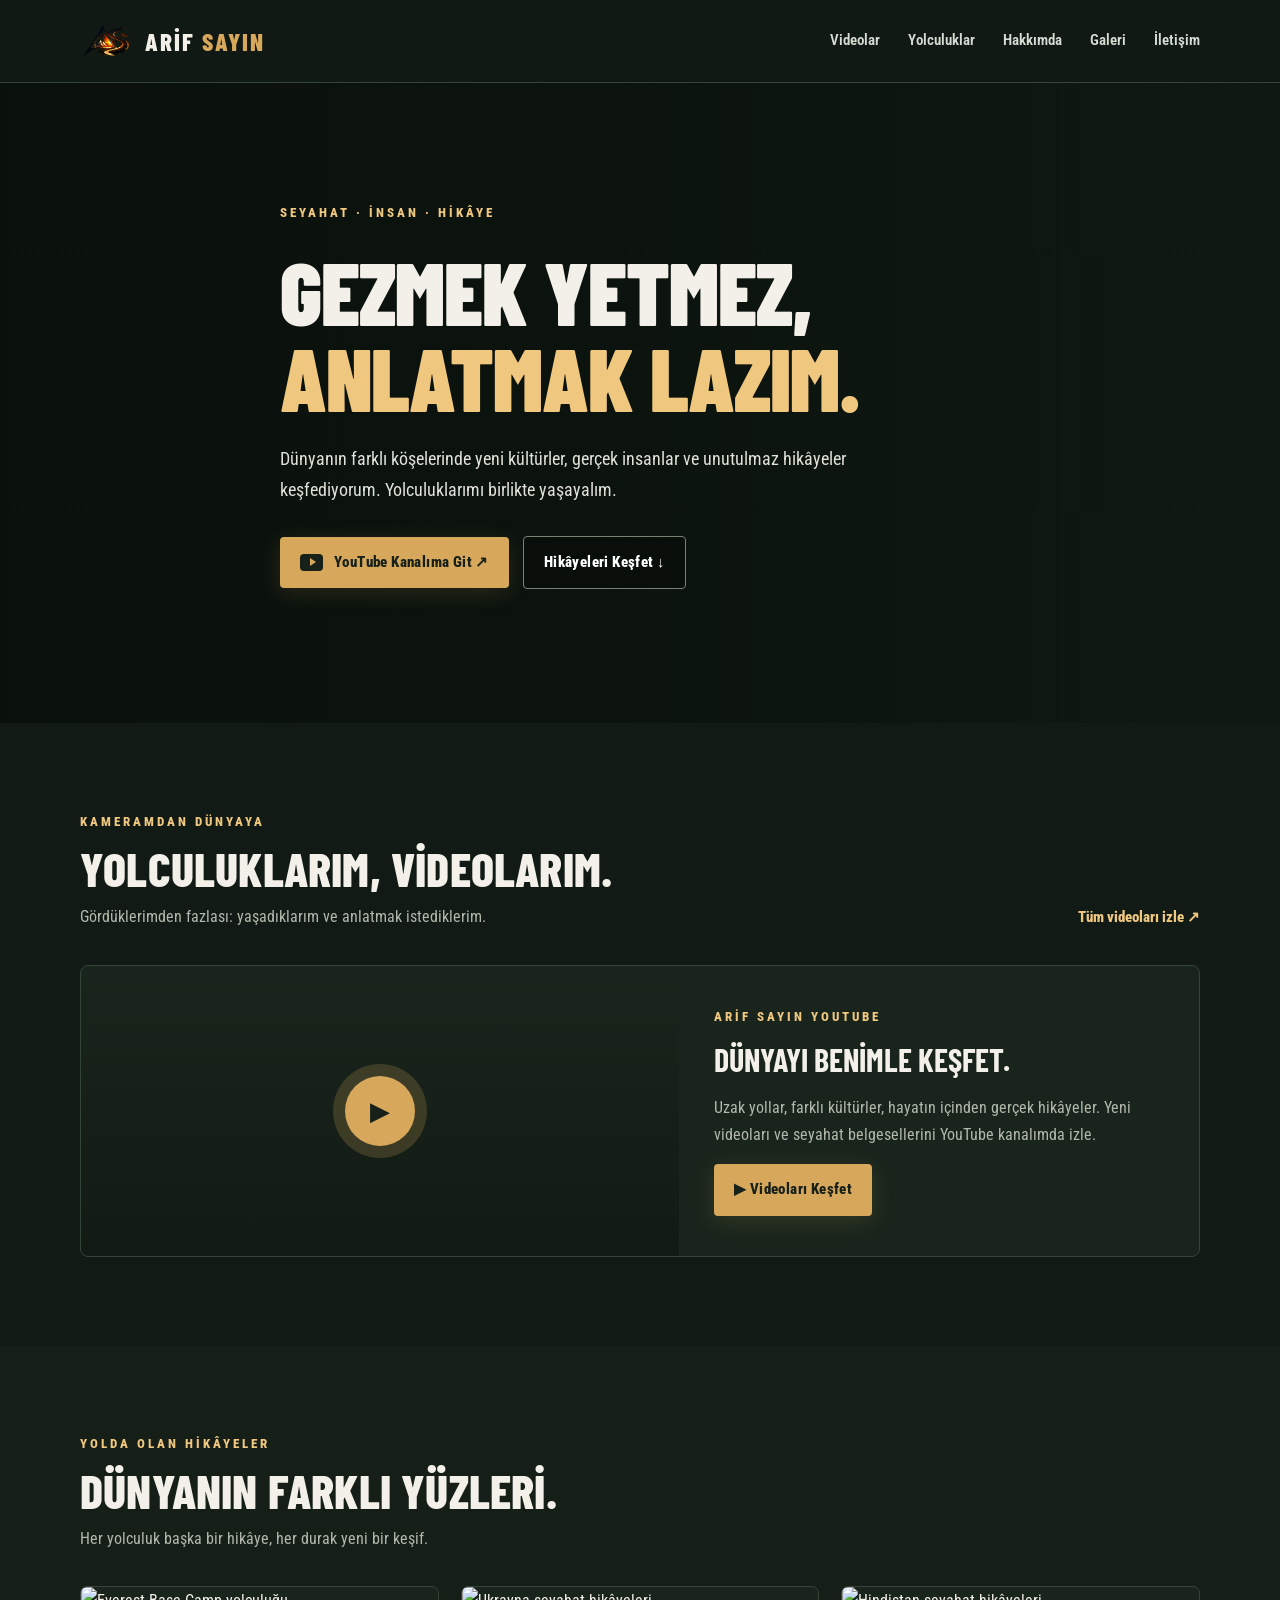
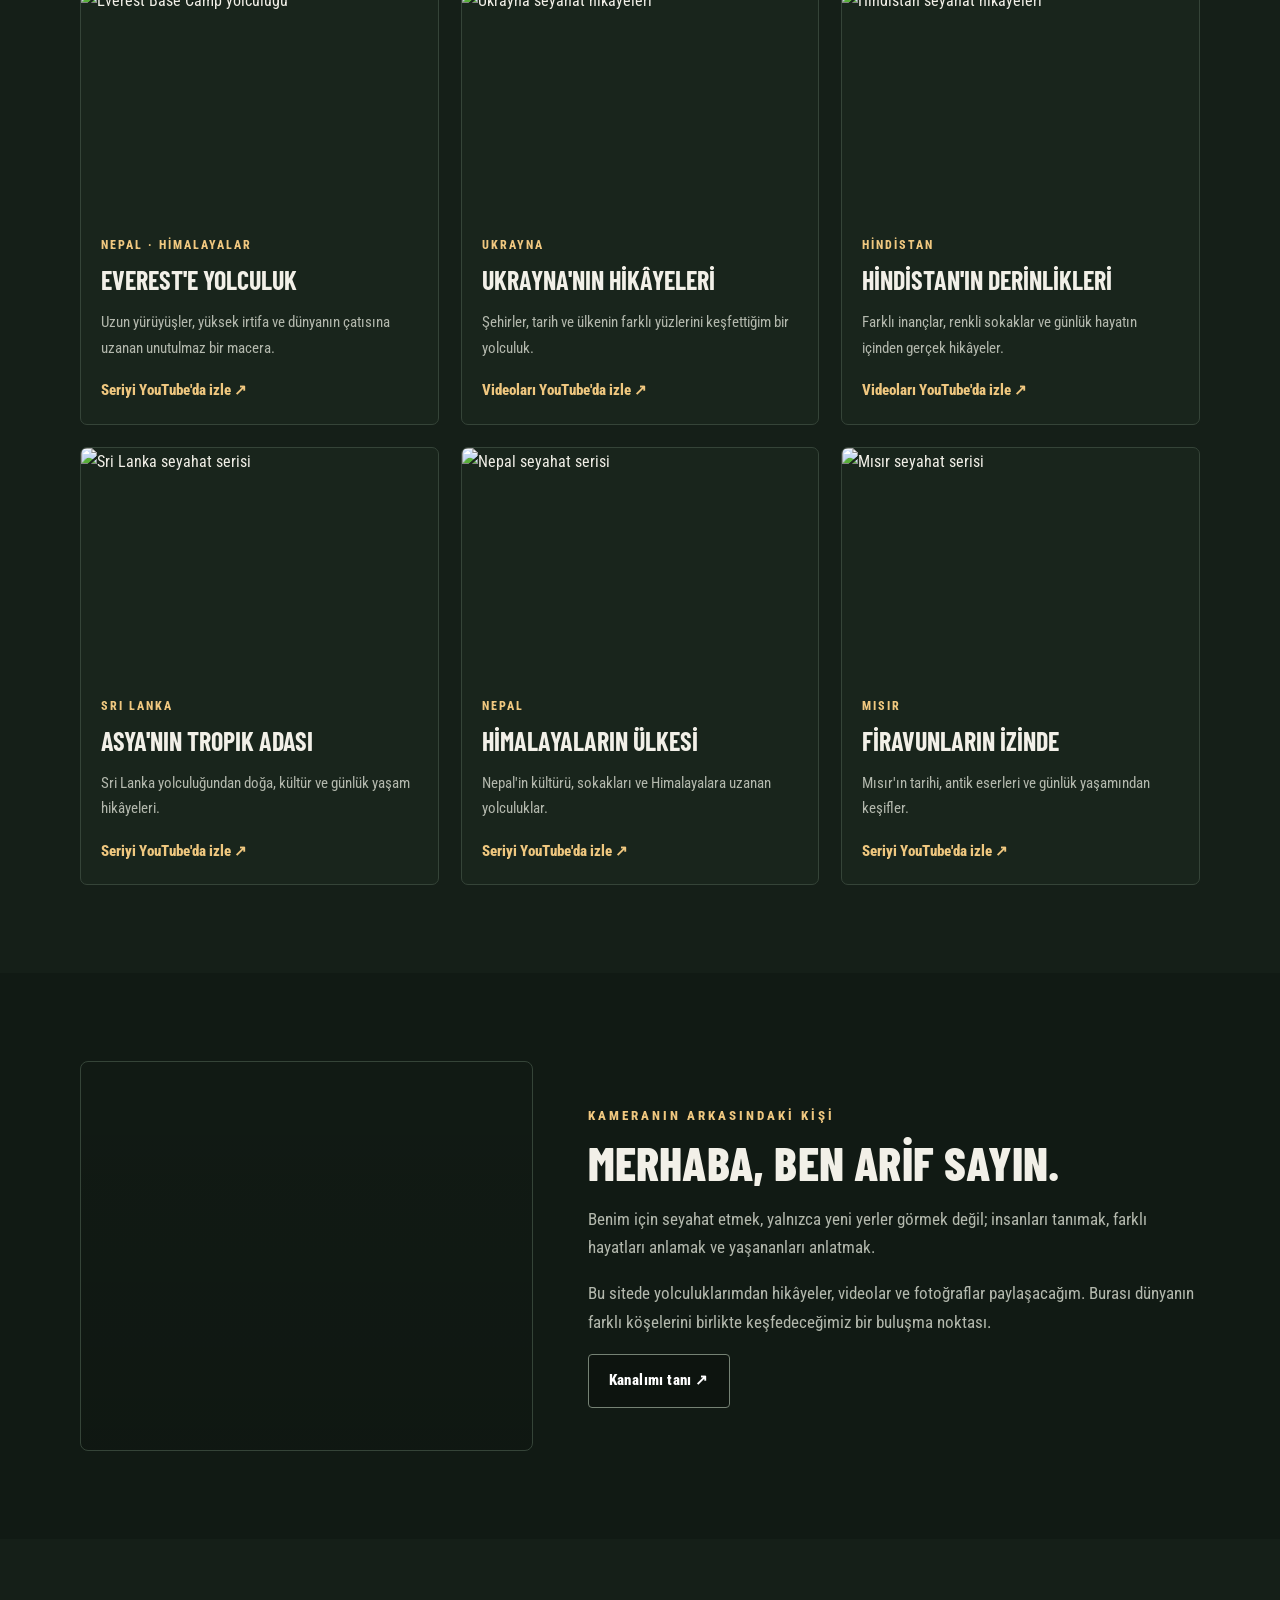
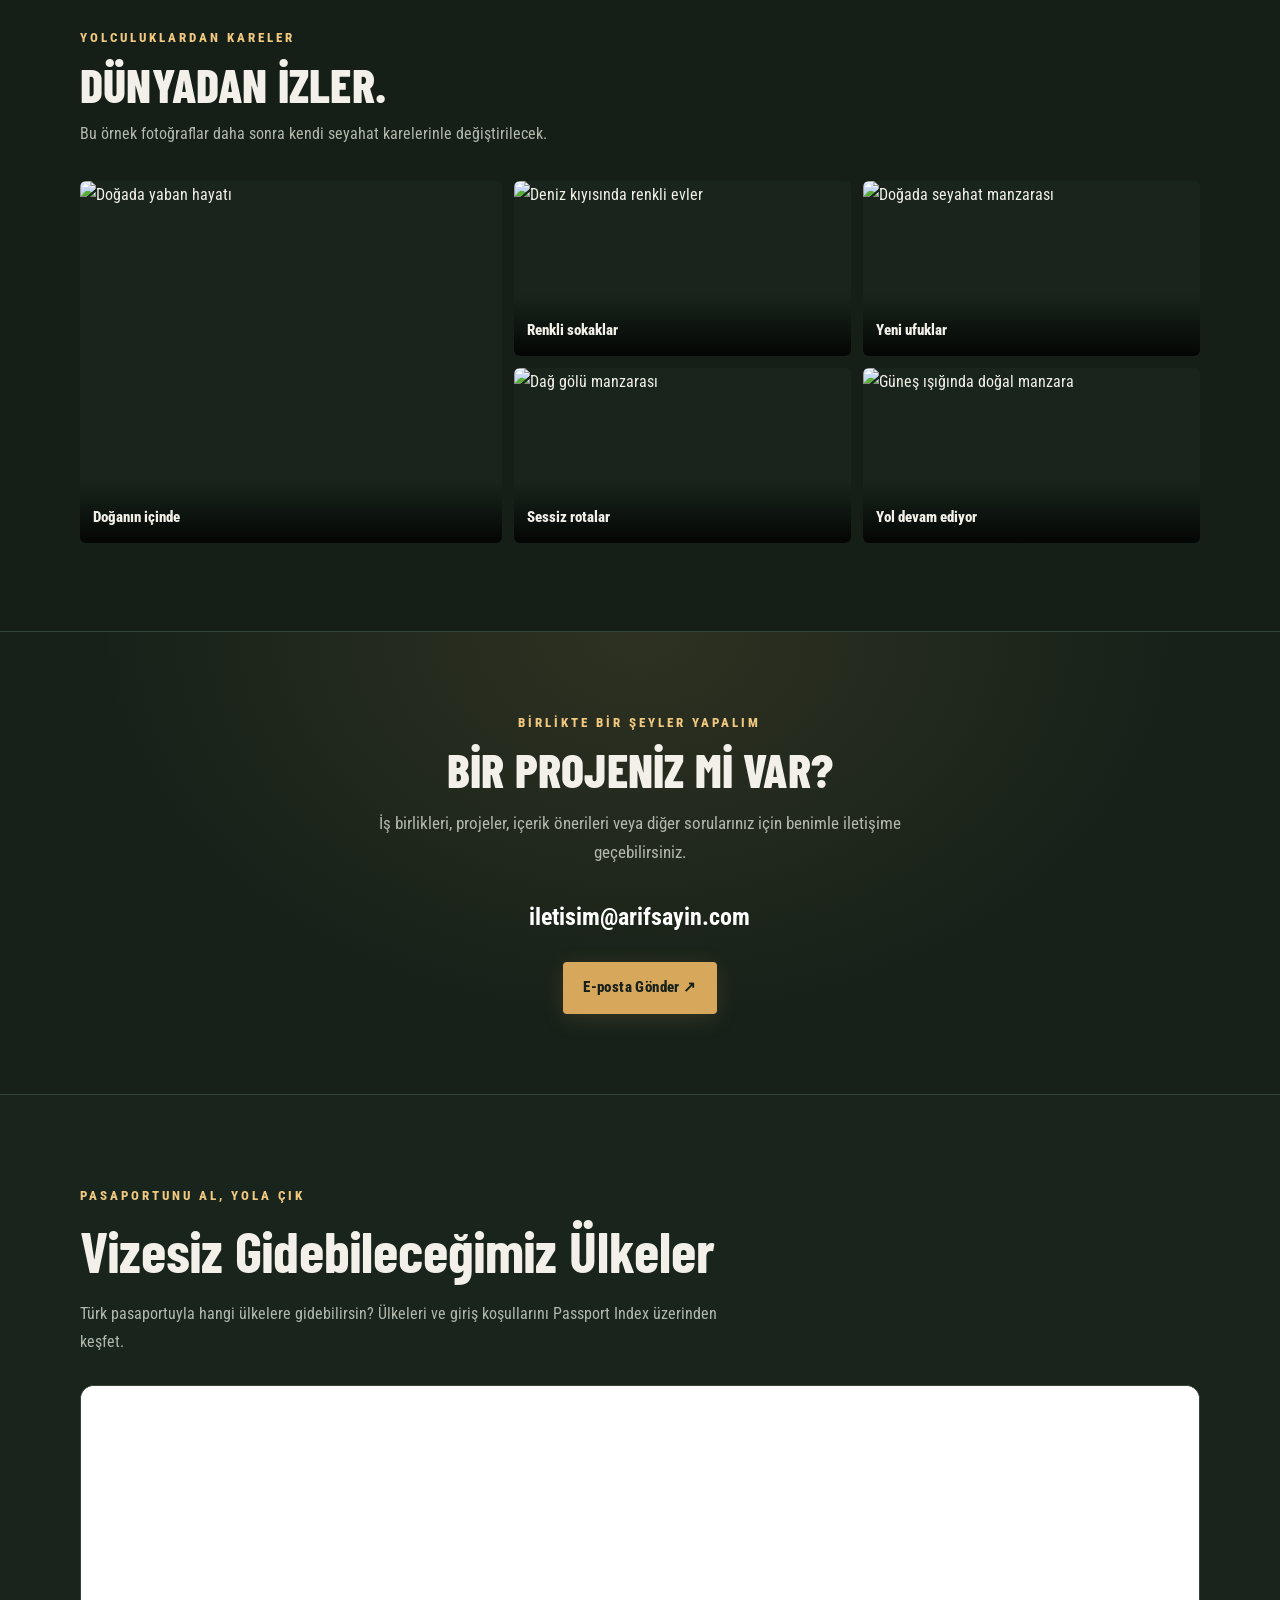
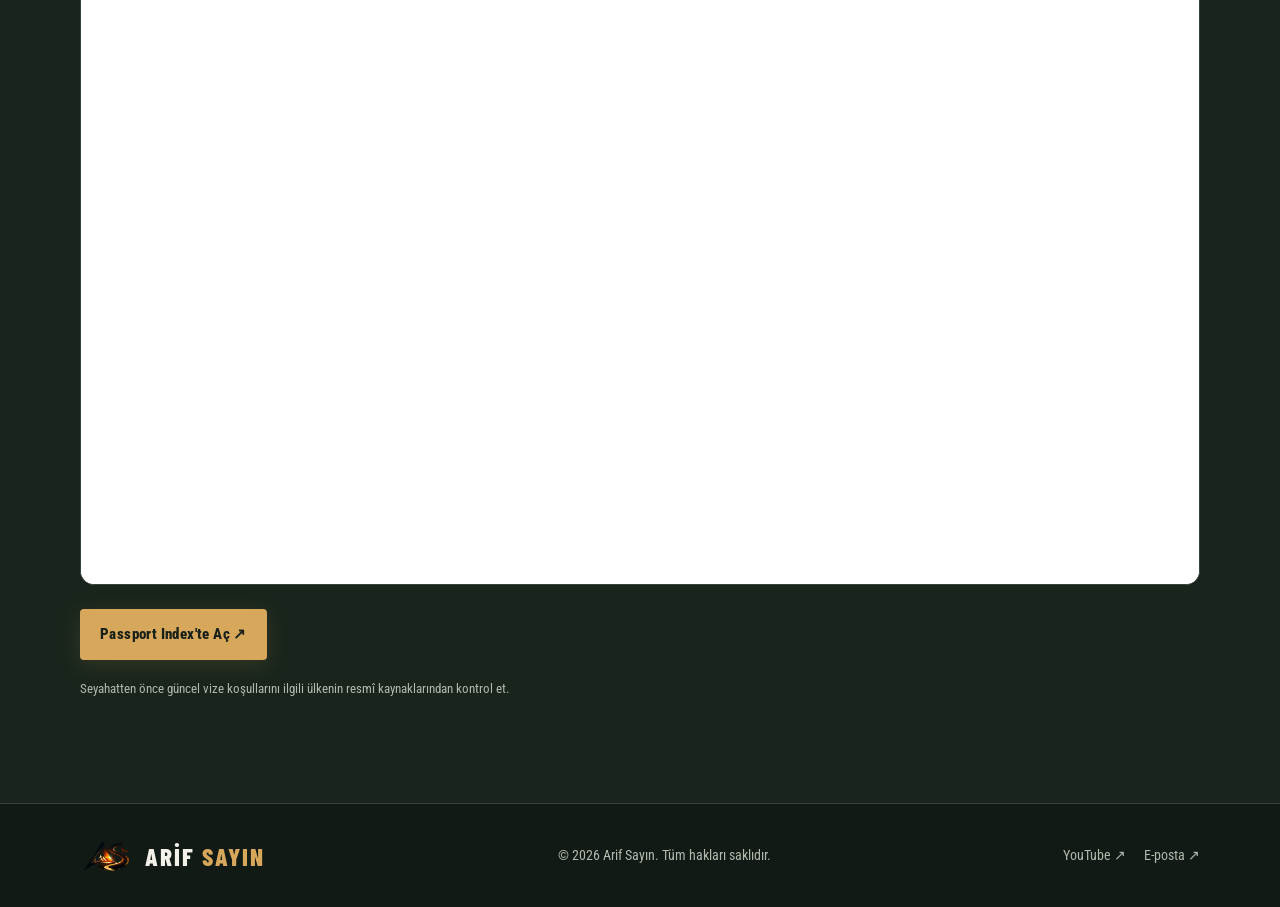
==== commit f62241a1: "Update index.html" ====
--- a/index.html
+++ b/index.html
@@ -328,8 +328,8 @@
       <div class="eyebrow">Birlikte bir şeyler yapalım</div>
       <h2>Bir projeniz mi var?</h2>
       <p>İş birlikleri, projeler, içerik önerileri veya diğer sorularınız için benimle iletişime geçebilirsiniz.</p>
-      <a class="contact-email" href="mailto:arifsayin@live.com">arifsayin@live.com</a><br>
-      <a class="btn btn-youtube" href="mailto:arifsayin@live.com">E-posta Gönder ↗</a>
+      <a class="contact-email" href="mailto:iletisim@arifsayin.com">iletisim@arifsayin.com</a><br>
+      <a class="btn btn-youtube" href="mailto:iletisim@arifsayin.com">E-posta Gönder ↗</a>
     </div>
   </section>
 </main>
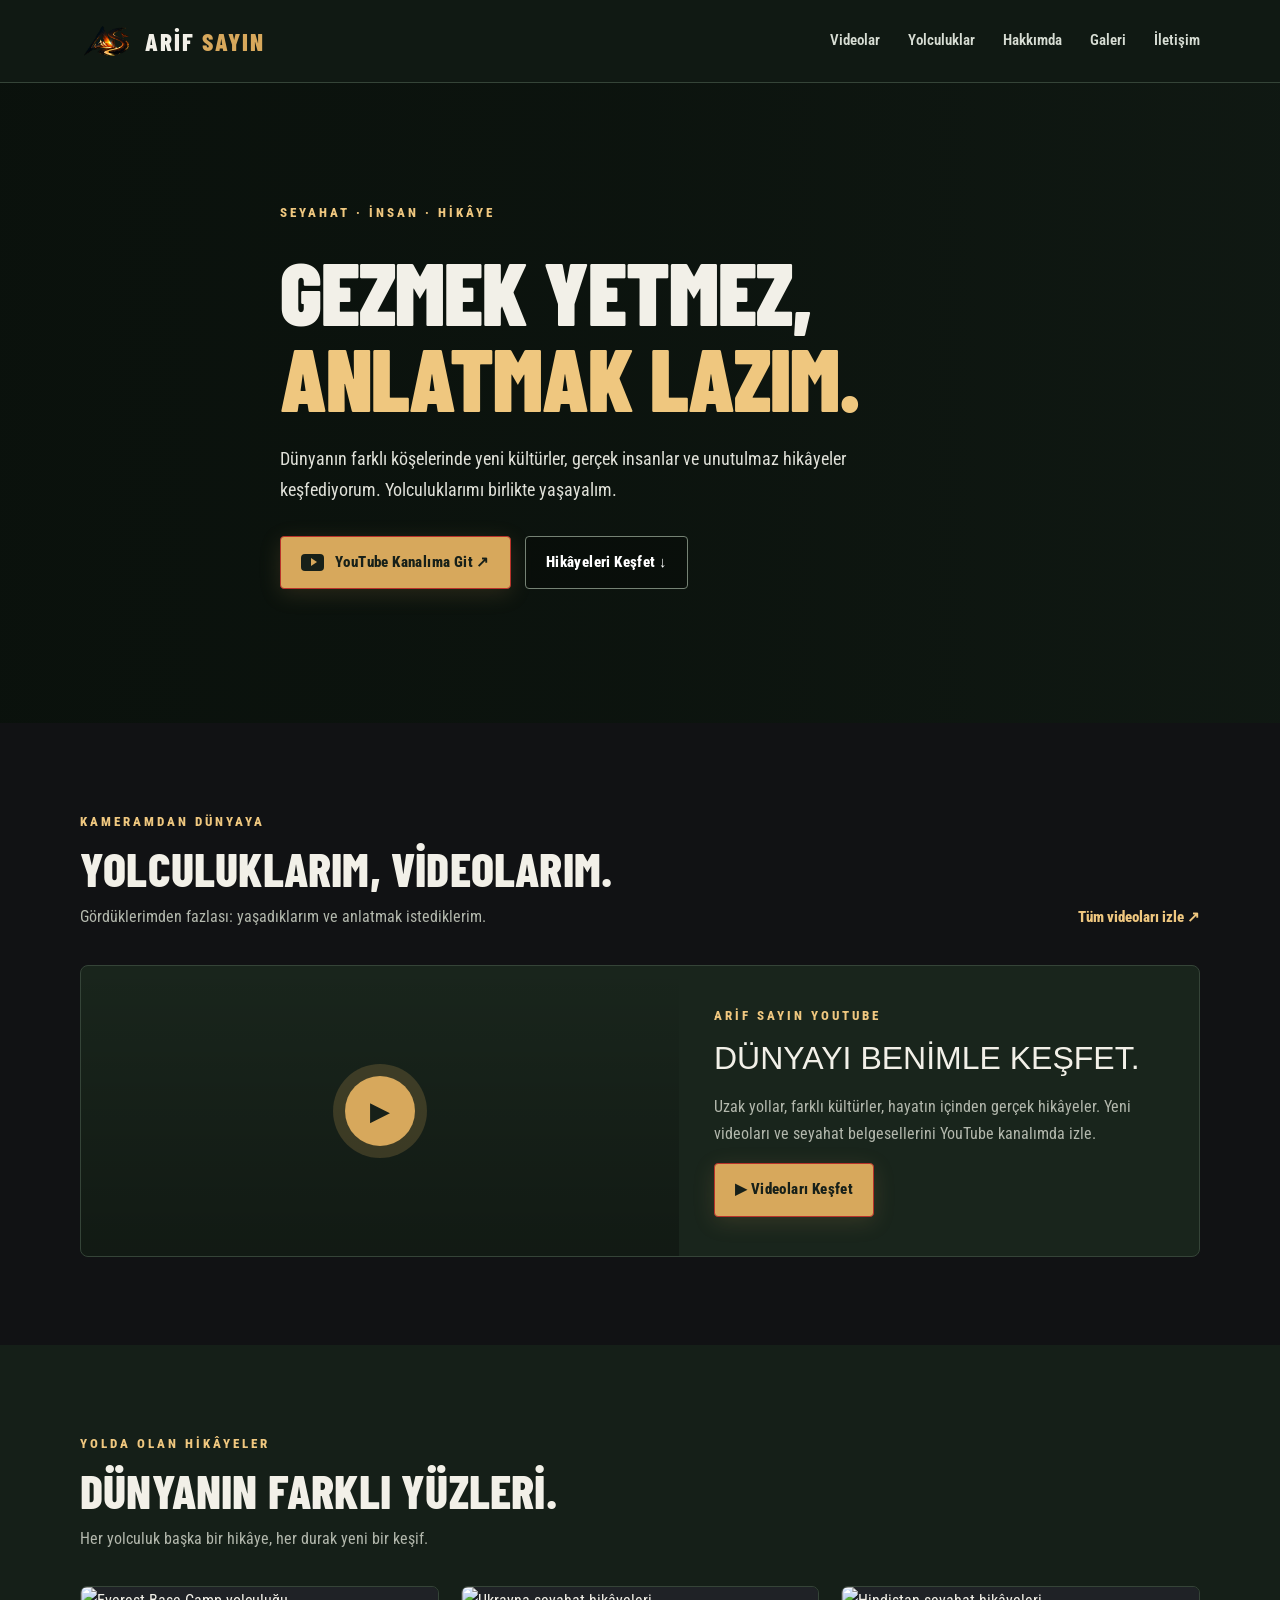
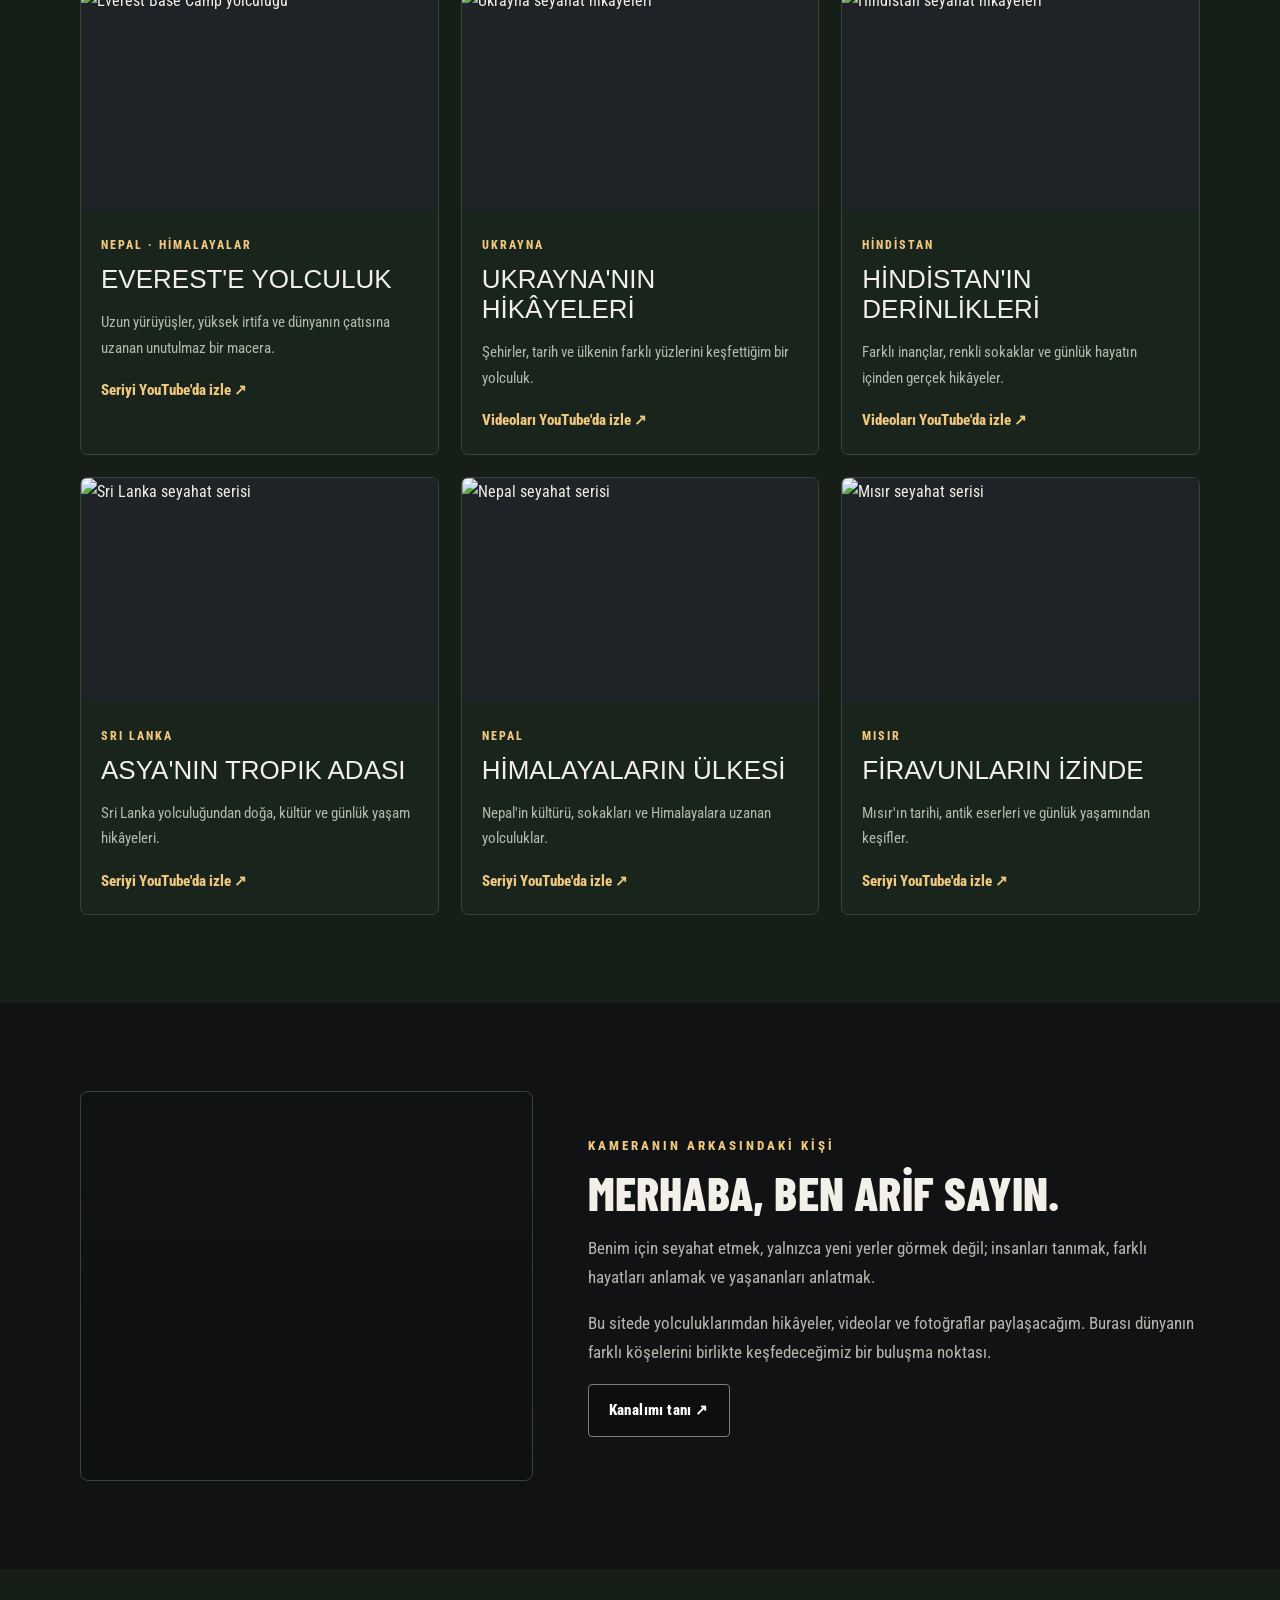
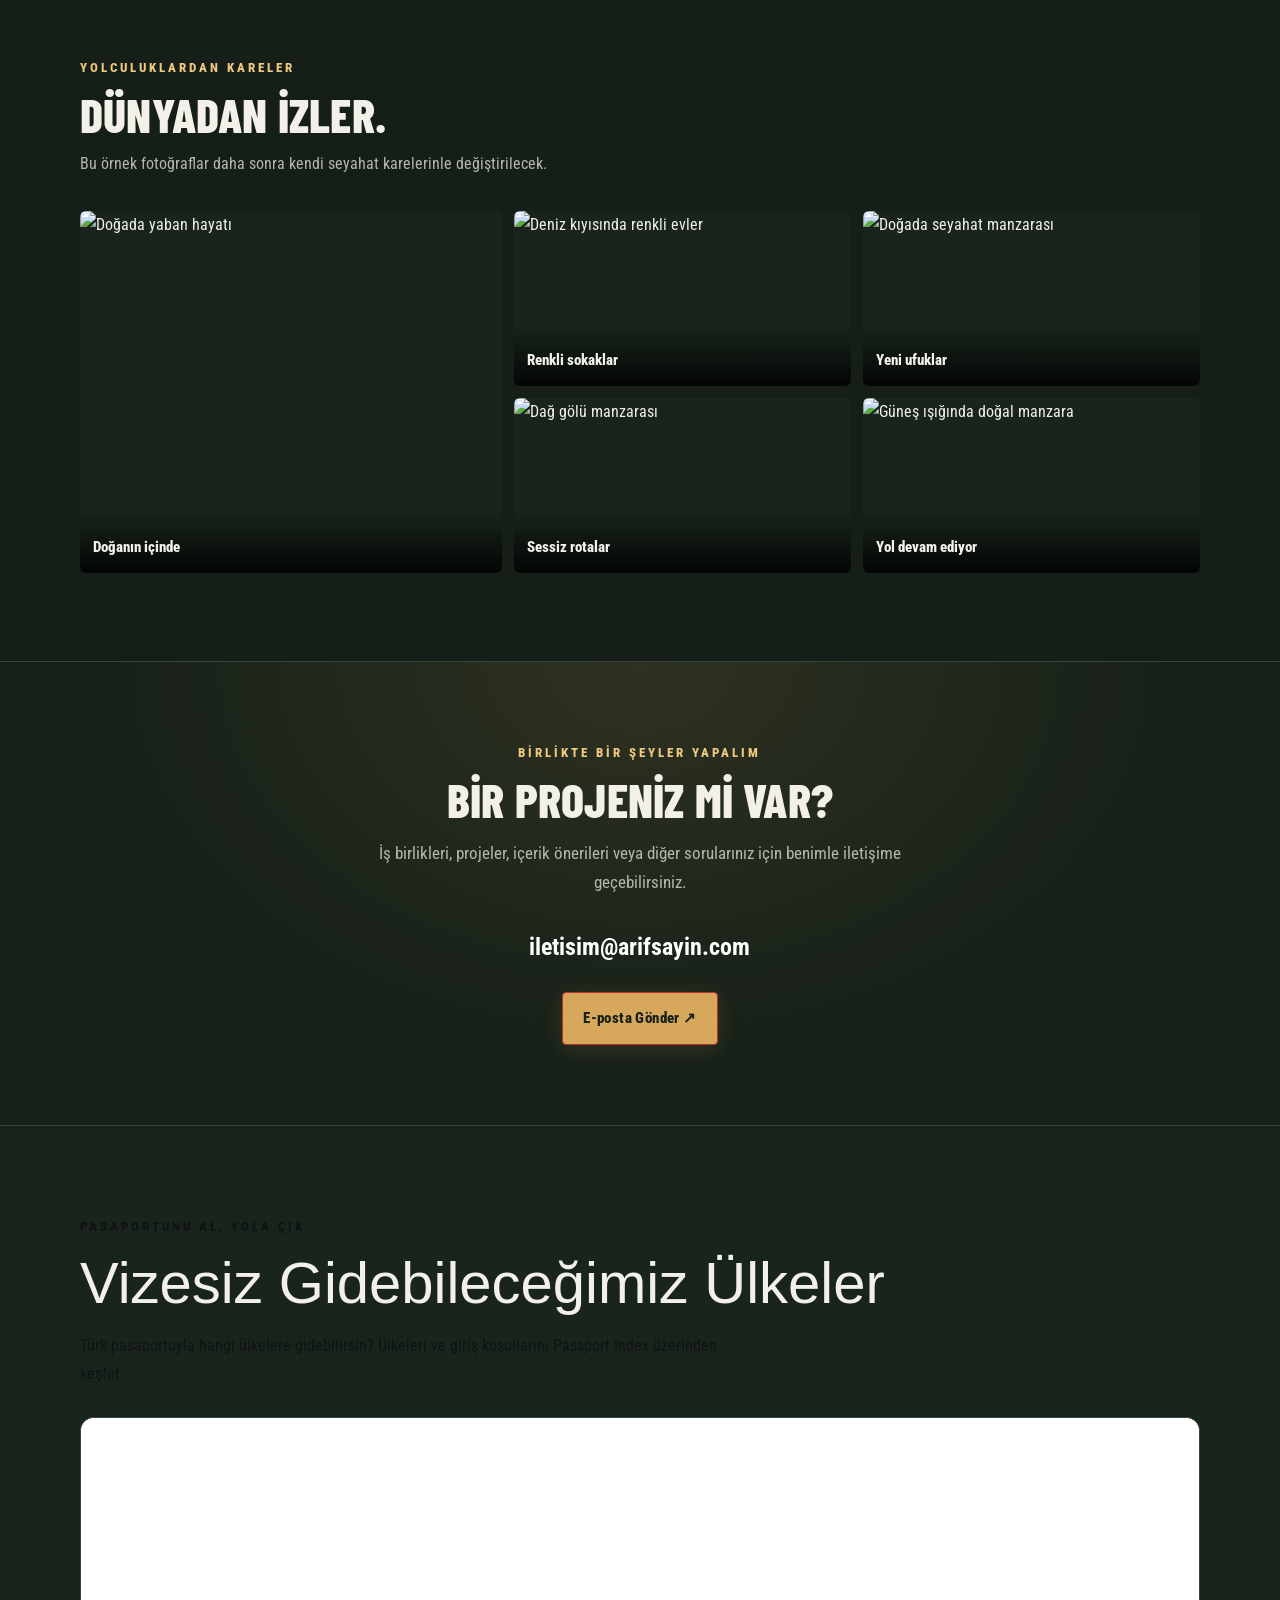
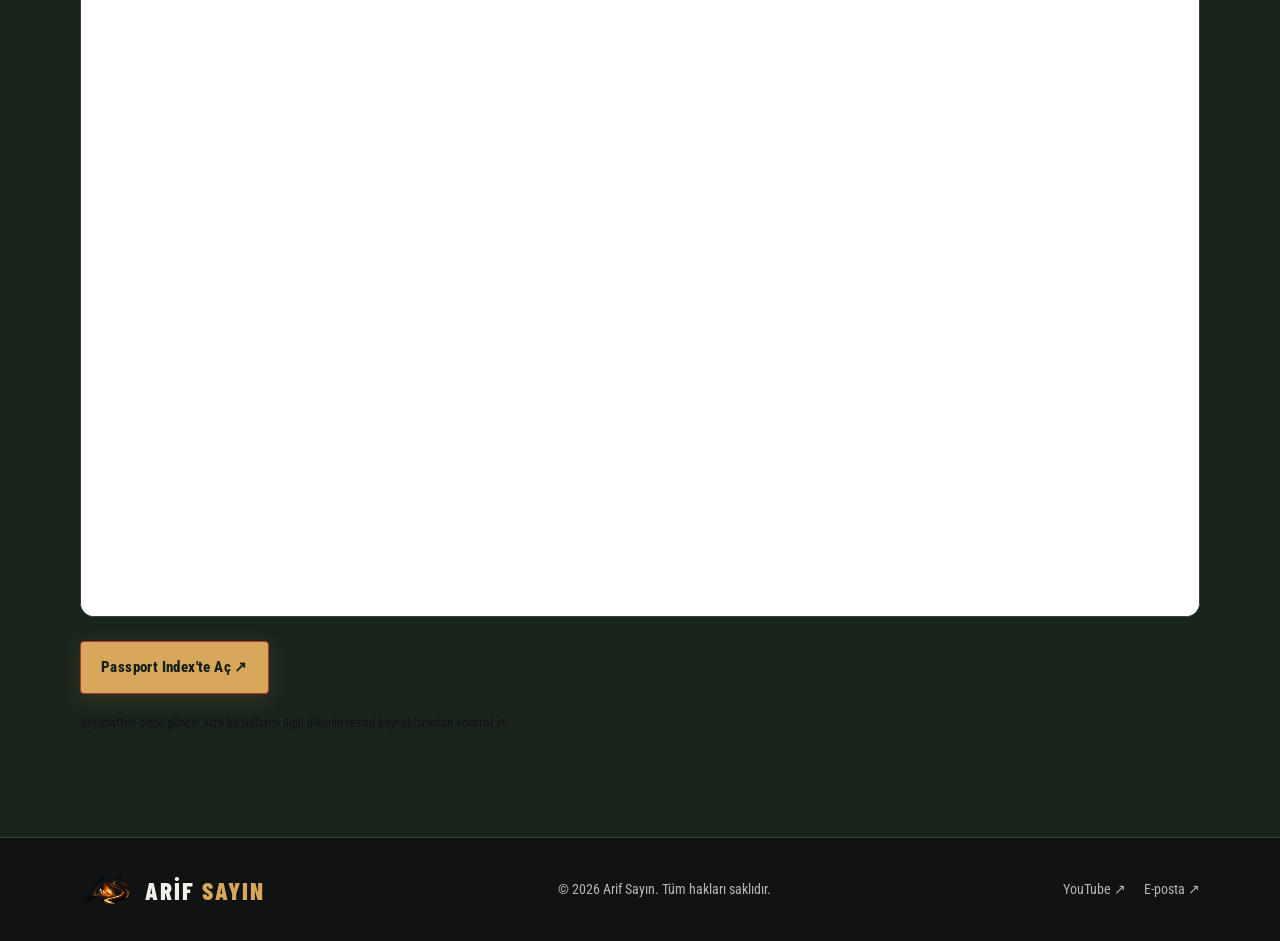
==== commit 412a91d3: "Update index.html" ====
--- a/index.html
+++ b/index.html
@@ -1,7 +1,8 @@
 <!DOCTYPE html>
 <html lang="tr">
 <head>
-<meta charset="UTF-8">
+<link rel="stylesheet" href="assets/css/style.css">
+  <meta charset="UTF-8">
 <meta name="viewport" content="width=device-width, initial-scale=1.0">
 <meta name="theme-color" content="#17231c">
 <meta name="description" content="Arif Sayın ile dünyayı keşfet. Gezmek Yetmez, Anlatmak Lazım. Seyahat belgeselleri, gerçek hikâyeler ve farklı kültürler.">
--- a/assets/css/style.css
+++ b/assets/css/style.css
@@ -0,0 +1,564 @@
+
+@font-face {
+  font-family: "Inter";
+  src: url("../fonts/inter-regular.woff2") format("woff2");
+  font-style: normal;
+  font-weight: 400;
+  font-display: swap;
+}
+
+@font-face {
+  font-family: "Inter";
+  src: url("../fonts/inter-medium.woff2") format("woff2");
+  font-style: normal;
+  font-weight: 500;
+  font-display: swap;
+}
+
+@font-face {
+  font-family: "Fraunces";
+  src: url("../fonts/fraunces-medium.woff2") format("woff2");
+  font-style: normal;
+  font-weight: 500;
+  font-display: swap;
+}
+
+:root {
+  --renk-gece: #111214;
+  --renk-antrasit: #1F2226;
+  --renk-kirik-beyaz: #F4F1EA;
+  --renk-kum: #D9CFBD;
+  --renk-kizil: #B8322A;
+}
+
+* {
+  box-sizing: border-box;
+}
+
+html {
+  scroll-behavior: smooth;
+  scroll-padding-top: 85px;
+}
+
+body {
+  margin: 0;
+  background: var(--renk-gece);
+  color: var(--renk-kirik-beyaz);
+  font-family: "Inter", sans-serif;
+  font-weight: 400;
+  line-height: 1.7;
+}
+
+body,
+button,
+a {
+  -webkit-tap-highlight-color: transparent;
+}
+
+a {
+  color: inherit;
+  text-decoration: none;
+}
+
+img {
+  display: block;
+  max-width: 100%;
+}
+
+button {
+  font: inherit;
+}
+
+.wrap {
+  width: min(1120px, 90%);
+  margin-inline: auto;
+}
+
+header {
+  position: sticky;
+  top: 0;
+  z-index: 100;
+  background: var(--renk-gece);
+  border-bottom: 1px solid var(--renk-kum);
+}
+
+.nav {
+  min-height: 82px;
+  display: flex;
+  align-items: center;
+  justify-content: space-between;
+  gap: 24px;
+}
+
+.logo {
+  display: flex;
+  align-items: center;
+  gap: 12px;
+  font-family: "Fraunces", serif;
+  font-size: 25px;
+  font-weight: 500;
+  white-space: nowrap;
+}
+
+.logo img {
+  width: 53px;
+  height: 53px;
+  object-fit: contain;
+}
+
+.nav-links {
+  display: flex;
+  align-items: center;
+  gap: 28px;
+}
+
+.nav-links a {
+  color: var(--renk-kirik-beyaz);
+  font-size: 15px;
+  font-weight: 500;
+}
+
+.nav-links a:hover,
+.text-link:hover {
+  text-decoration: underline;
+  text-decoration-color: var(--renk-kizil);
+  text-underline-offset: 5px;
+}
+
+.menu-toggle {
+  display: none;
+  background: var(--renk-antrasit);
+  color: var(--renk-kirik-beyaz);
+  border: 1px solid var(--renk-kum);
+  border-radius: 6px;
+  padding: 8px 12px;
+  cursor: pointer;
+}
+
+.hero {
+  min-height: 560px;
+  display: flex;
+  align-items: center;
+  background: var(--renk-gece);
+}
+
+.hero-content {
+  padding-block: 70px;
+  max-width: 100%;
+}
+
+.eyebrow {
+  color: var(--renk-kum);
+  font-size: 13px;
+  font-weight: 500;
+  letter-spacing: 2px;
+  text-transform: uppercase;
+}
+
+.hero h1 {
+  max-width: 100%;
+  margin: 24px 0;
+  font-family: "Fraunces", serif;
+  font-size: clamp(2rem, 4.2vw, 4.5rem);
+  font-weight: 500;
+  line-height: 1.15;
+  letter-spacing: -0.025em;
+  text-wrap: balance;
+  overflow-wrap: normal;
+  word-break: normal;
+}
+
+.hero p {
+  max-width: 650px;
+  color: var(--renk-kum);
+  font-size: 17px;
+}
+
+.actions {
+  display: flex;
+  flex-wrap: wrap;
+  gap: 14px;
+  align-items: center;
+}
+
+.btn {
+  display: inline-flex;
+  align-items: center;
+  justify-content: center;
+  min-height: 48px;
+  padding: 12px 20px;
+  border: 1px solid var(--renk-kizil);
+  border-radius: 4px;
+  font-weight: 500;
+  color: #FFFFFF;
+  background: var(--renk-kizil);
+  transition: background 0.2s, border-color 0.2s;
+}
+
+.btn:hover {
+  background: var(--renk-antrasit);
+  border-color: var(--renk-kizil);
+  color: var(--renk-kirik-beyaz);
+}
+
+.btn-outline {
+  background: transparent;
+  border-color: var(--renk-kum);
+  color: var(--renk-kirik-beyaz);
+}
+
+.btn-outline:hover {
+  border-color: var(--renk-kizil);
+  background: var(--renk-antrasit);
+}
+
+.section {
+  padding: 80px 0;
+  background: var(--renk-gece);
+}
+
+.section-alt {
+  background: var(--renk-antrasit);
+}
+
+.section-head {
+  display: flex;
+  align-items: end;
+  justify-content: space-between;
+  gap: 24px;
+  margin-bottom: 32px;
+}
+
+.section-head h2,
+.about h2,
+.contact h2,
+.visa-section h2 {
+  font-family: "Fraunces", serif;
+  font-size: clamp(2rem, 4vw, 3.25rem);
+  font-weight: 500;
+  line-height: 1.2;
+  text-wrap: balance;
+}
+
+.section-head p,
+.section-intro {
+  color: var(--renk-kum);
+}
+
+.text-link {
+  color: var(--renk-kirik-beyaz);
+  font-weight: 500;
+}
+
+.video-feature {
+  display: grid;
+  grid-template-columns: 1.15fr 1fr;
+  overflow: hidden;
+  background: var(--renk-antrasit);
+  border: 1px solid var(--renk-kum);
+  border-radius: 6px;
+}
+
+.video-picture {
+  min-height: 280px;
+  position: relative;
+  background: var(--renk-antrasit);
+}
+
+.video-picture a {
+  position: absolute;
+  inset: 0;
+  display: grid;
+  place-items: center;
+}
+
+.big-play {
+  display: grid;
+  place-items: center;
+  width: 64px;
+  height: 64px;
+  border-radius: 50%;
+  background: var(--renk-kizil);
+  color: #FFFFFF;
+}
+
+.video-copy {
+  padding: 32px;
+  align-self: center;
+}
+
+.video-copy h3,
+.card-copy h3 {
+  font-family: "Fraunces", serif;
+  font-weight: 500;
+  line-height: 1.25;
+}
+
+.video-copy p,
+.card-copy p,
+.about p,
+.contact p {
+  color: var(--renk-kum);
+}
+
+.cards {
+  display: grid;
+  grid-template-columns: repeat(3, minmax(0, 1fr));
+  gap: 22px;
+}
+
+.card {
+  min-width: 0;
+  overflow: hidden;
+  background: var(--renk-antrasit);
+  border: 1px solid var(--renk-kum);
+  border-radius: 6px;
+  transition: border-color 0.2s;
+}
+
+.card:hover {
+  border-color: var(--renk-kizil);
+}
+
+.card-image {
+  overflow: hidden;
+  background: var(--renk-antrasit);
+}
+
+.card img {
+  width: 100%;
+  aspect-ratio: 16 / 10;
+  object-fit: cover;
+}
+
+.card-copy {
+  padding: 20px;
+}
+
+.card-copy small {
+  color: var(--renk-kum);
+  font-size: 12px;
+  font-weight: 500;
+  letter-spacing: 1px;
+  text-transform: uppercase;
+}
+
+.about-grid {
+  display: grid;
+  grid-template-columns: 0.85fr 1.15fr;
+  gap: 48px;
+  align-items: center;
+}
+
+.about-photo {
+  min-height: 360px;
+  background: var(--renk-antrasit);
+  border: 1px solid var(--renk-kum);
+  border-radius: 6px;
+}
+
+.stat-row {
+  display: flex;
+  flex-wrap: wrap;
+  gap: 28px;
+}
+
+.stat strong {
+  display: block;
+  font-family: "Fraunces", serif;
+  font-weight: 500;
+  font-size: 28px;
+}
+
+.stat span {
+  color: var(--renk-kum);
+}
+
+.gallery {
+  display: none;
+}
+
+.contact {
+  padding: 72px 24px;
+  text-align: center;
+  background: var(--renk-antrasit);
+  border-top: 1px solid var(--renk-kum);
+}
+
+.contact p {
+  max-width: 600px;
+  margin: 16px auto 24px;
+}
+
+.contact-email {
+  display: inline-block;
+  margin-bottom: 22px;
+  font-weight: 500;
+}
+
+.visa-section {
+  padding: 72px 0;
+  color: var(--renk-gece);
+  background: var(--renk-kirik-beyaz);
+}
+
+.visa-section .eyebrow,
+.visa-section p {
+  color: var(--renk-gece);
+}
+
+.visa-frame {
+  width: 100%;
+  height: 700px;
+  overflow: hidden;
+  background: #FFFFFF;
+  border: 1px solid var(--renk-kum);
+  border-radius: 6px;
+}
+
+.visa-frame iframe {
+  width: 100%;
+  height: 100%;
+  border: 0;
+}
+
+.visa-note {
+  margin-top: 18px;
+  font-size: 13px;
+}
+
+footer {
+  padding: 24px 0;
+  background: var(--renk-gece);
+  color: var(--renk-kum);
+  border-top: 1px solid var(--renk-kum);
+  font-size: 14px;
+}
+
+.footer-inner {
+  display: flex;
+  align-items: center;
+  justify-content: space-between;
+  flex-wrap: wrap;
+  gap: 16px;
+}
+
+.footer-social {
+  display: flex;
+  flex-wrap: wrap;
+  gap: 18px;
+}
+
+.reveal {
+  opacity: 1;
+  transform: none;
+}
+
+@media (prefers-reduced-motion: reduce) {
+  *,
+  *::before,
+  *::after {
+    scroll-behavior: auto !important;
+    animation-duration: 0.01ms !important;
+    transition-duration: 0.01ms !important;
+  }
+}
+
+@media (max-width: 760px) {
+  .nav {
+    min-height: 68px;
+  }
+
+  .logo {
+    font-size: 21px;
+    gap: 8px;
+  }
+
+  .logo img {
+    width: 43px;
+    height: 43px;
+  }
+
+  .menu-toggle {
+    display: block;
+  }
+
+  .nav-links {
+    display: none;
+    position: absolute;
+    top: 67px;
+    left: 0;
+    right: 0;
+    padding: 20px 5%;
+    background: var(--renk-antrasit);
+    border-bottom: 1px solid var(--renk-kum);
+    flex-direction: column;
+    align-items: flex-start;
+    gap: 18px;
+  }
+
+  .nav-links.open {
+    display: flex;
+  }
+
+  .hero {
+    min-height: 470px;
+  }
+
+  .hero-content {
+    padding-block: 55px;
+  }
+
+  .hero h1 {
+    font-size: clamp(2rem, 7.5vw, 3.5rem);
+  }
+
+  .section {
+    padding: 56px 0;
+  }
+
+  .section-head {
+    align-items: flex-start;
+    flex-direction: column;
+  }
+
+  .video-feature,
+  .about-grid {
+    grid-template-columns: 1fr;
+  }
+
+  .video-picture {
+    min-height: 210px;
+  }
+
+  .video-copy {
+    padding: 24px;
+  }
+
+  .cards {
+    grid-template-columns: 1fr;
+  }
+
+  .about-grid {
+    gap: 26px;
+  }
+
+  .about-photo {
+    min-height: 250px;
+  }
+
+  .footer-inner {
+    align-items: flex-start;
+    flex-direction: column;
+  }
+
+  .visa-frame {
+    height: 600px;
+  }
+}
+
+@media (min-width: 600px) and (max-width: 900px) {
+  .cards {
+    grid-template-columns: repeat(2, minmax(0, 1fr));
+  }
+}
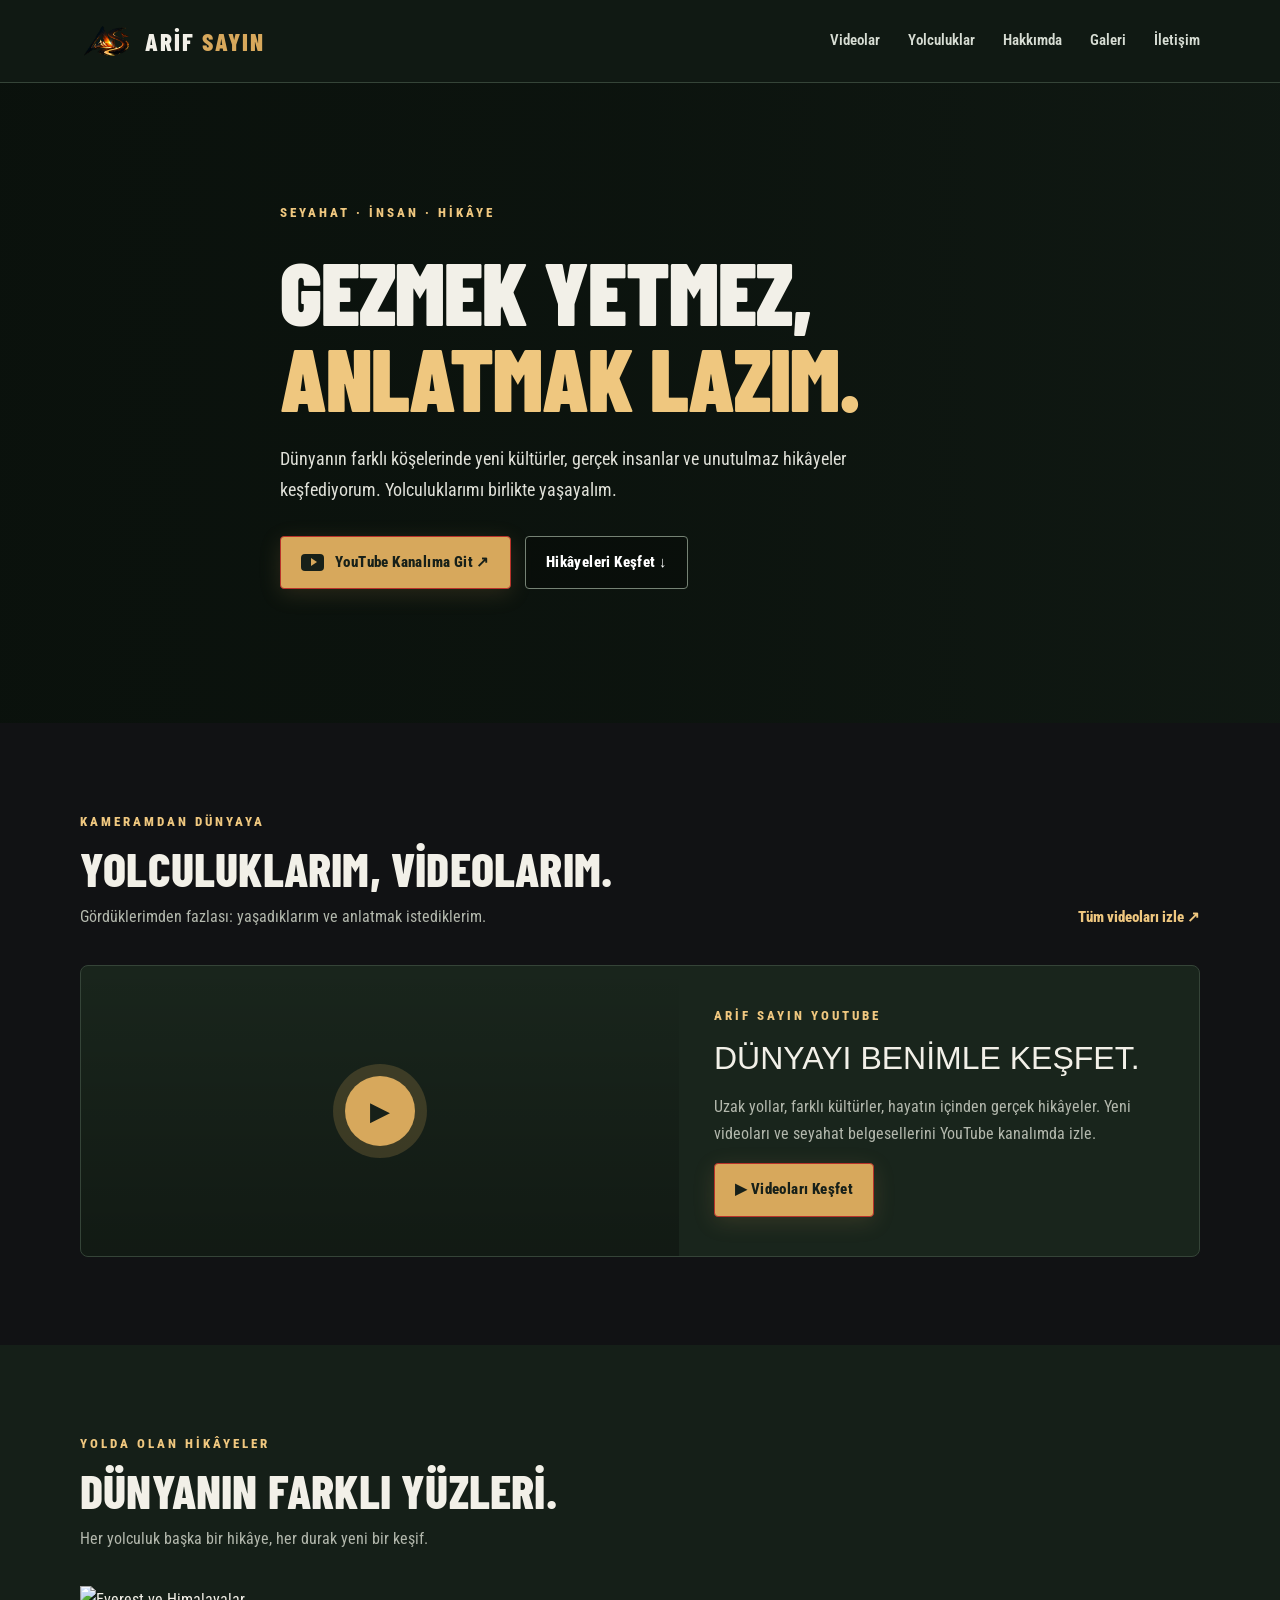
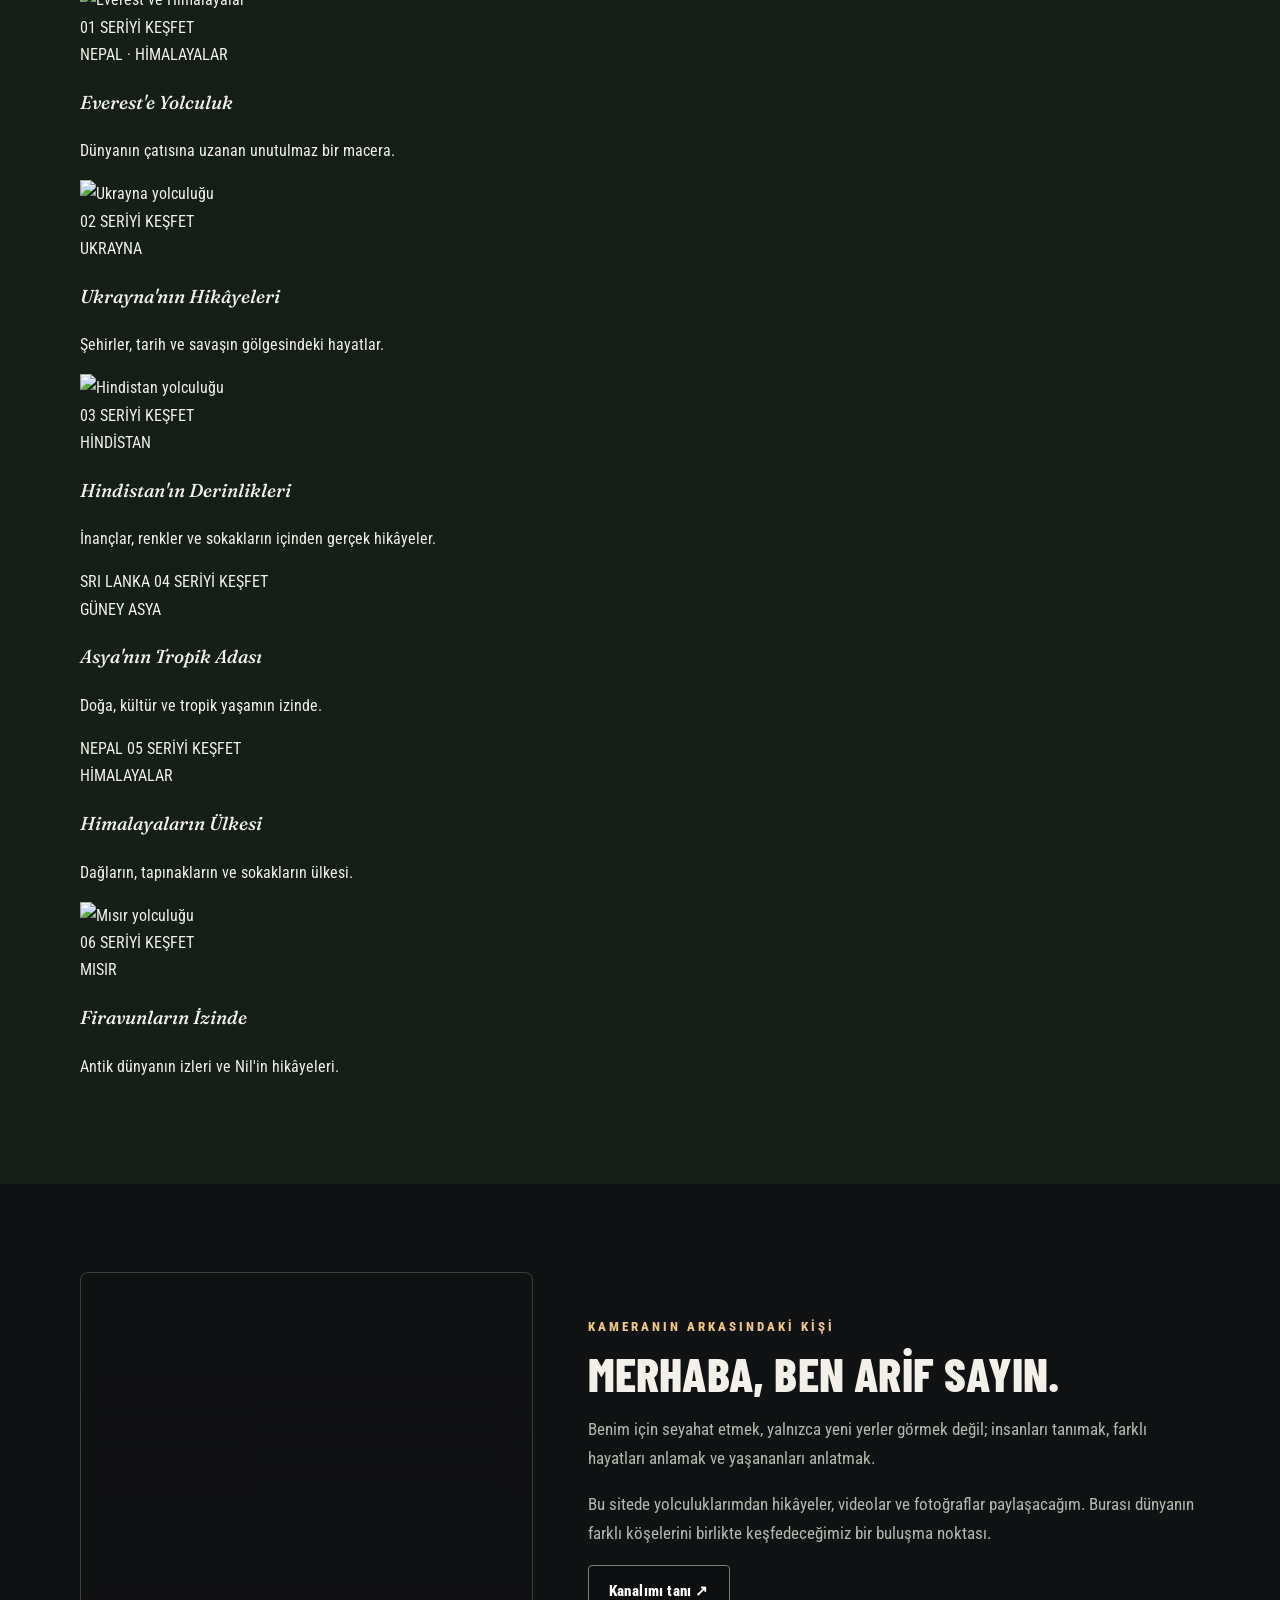
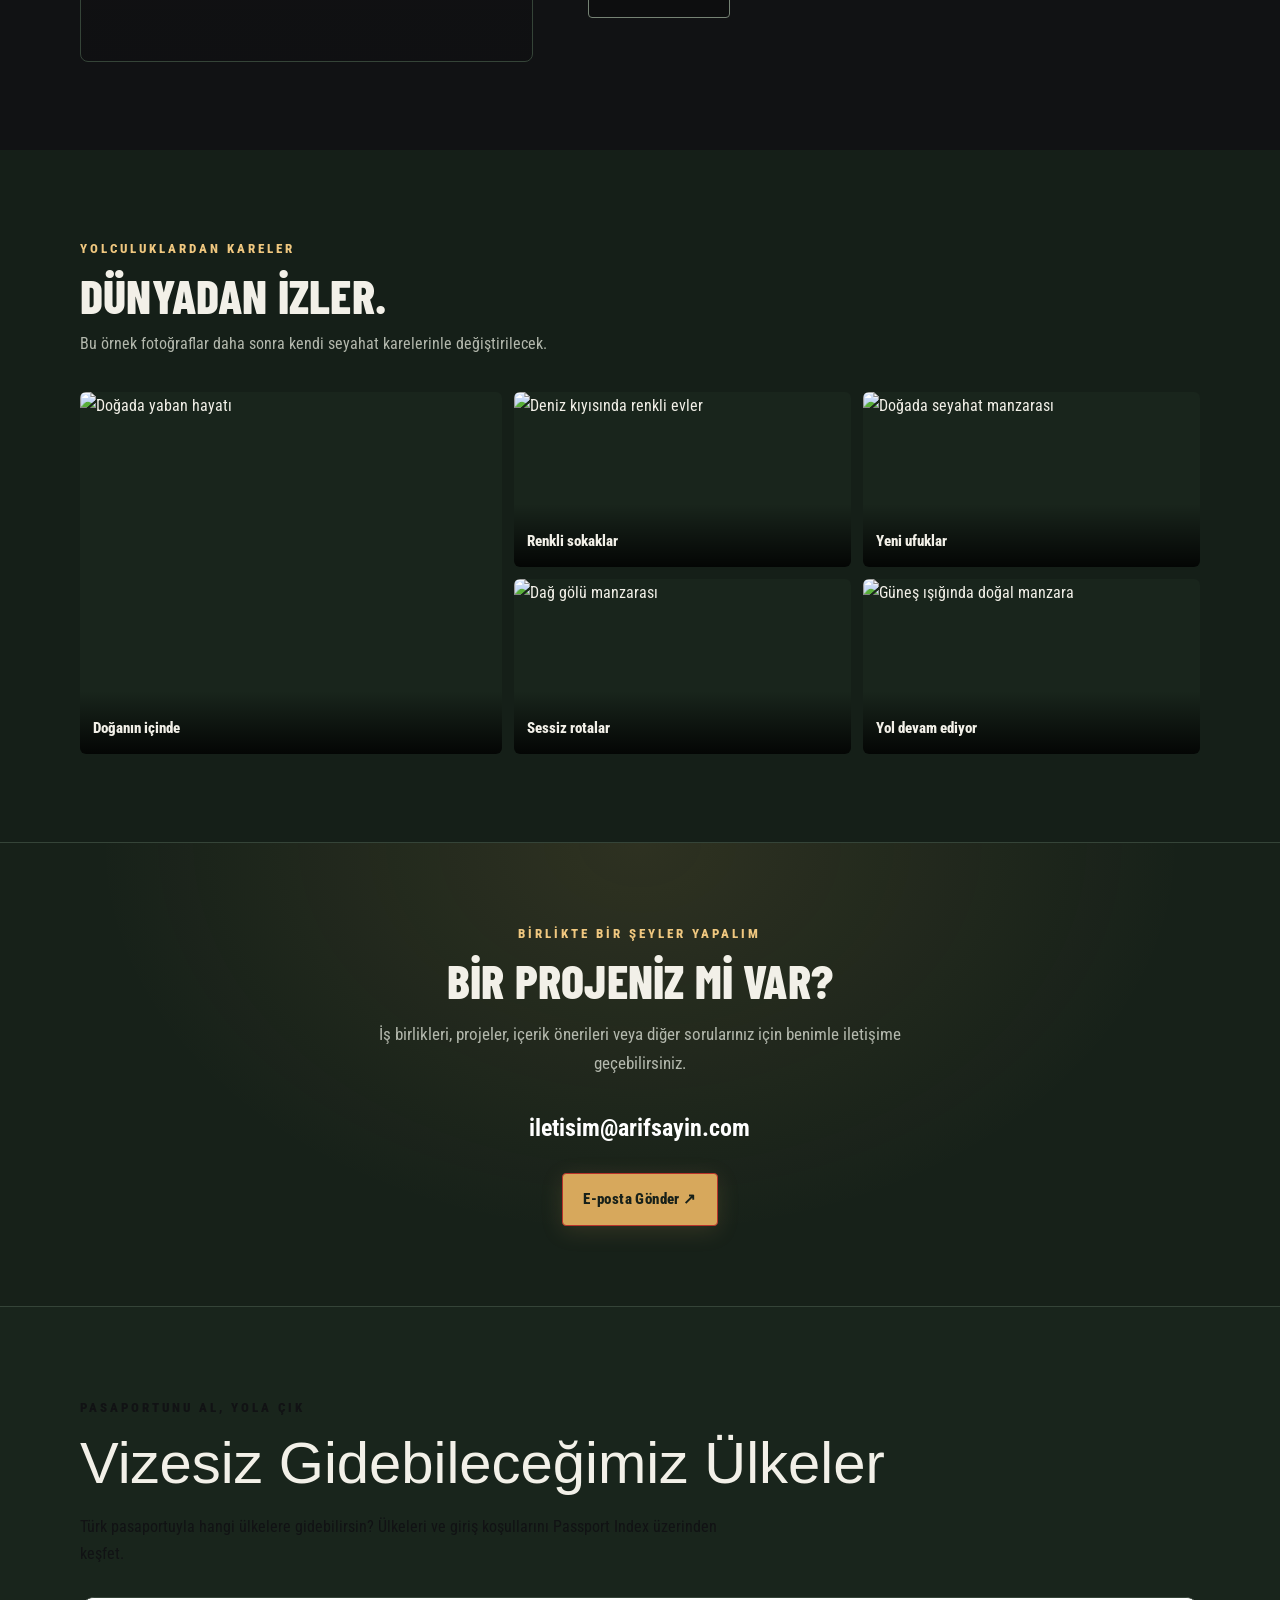
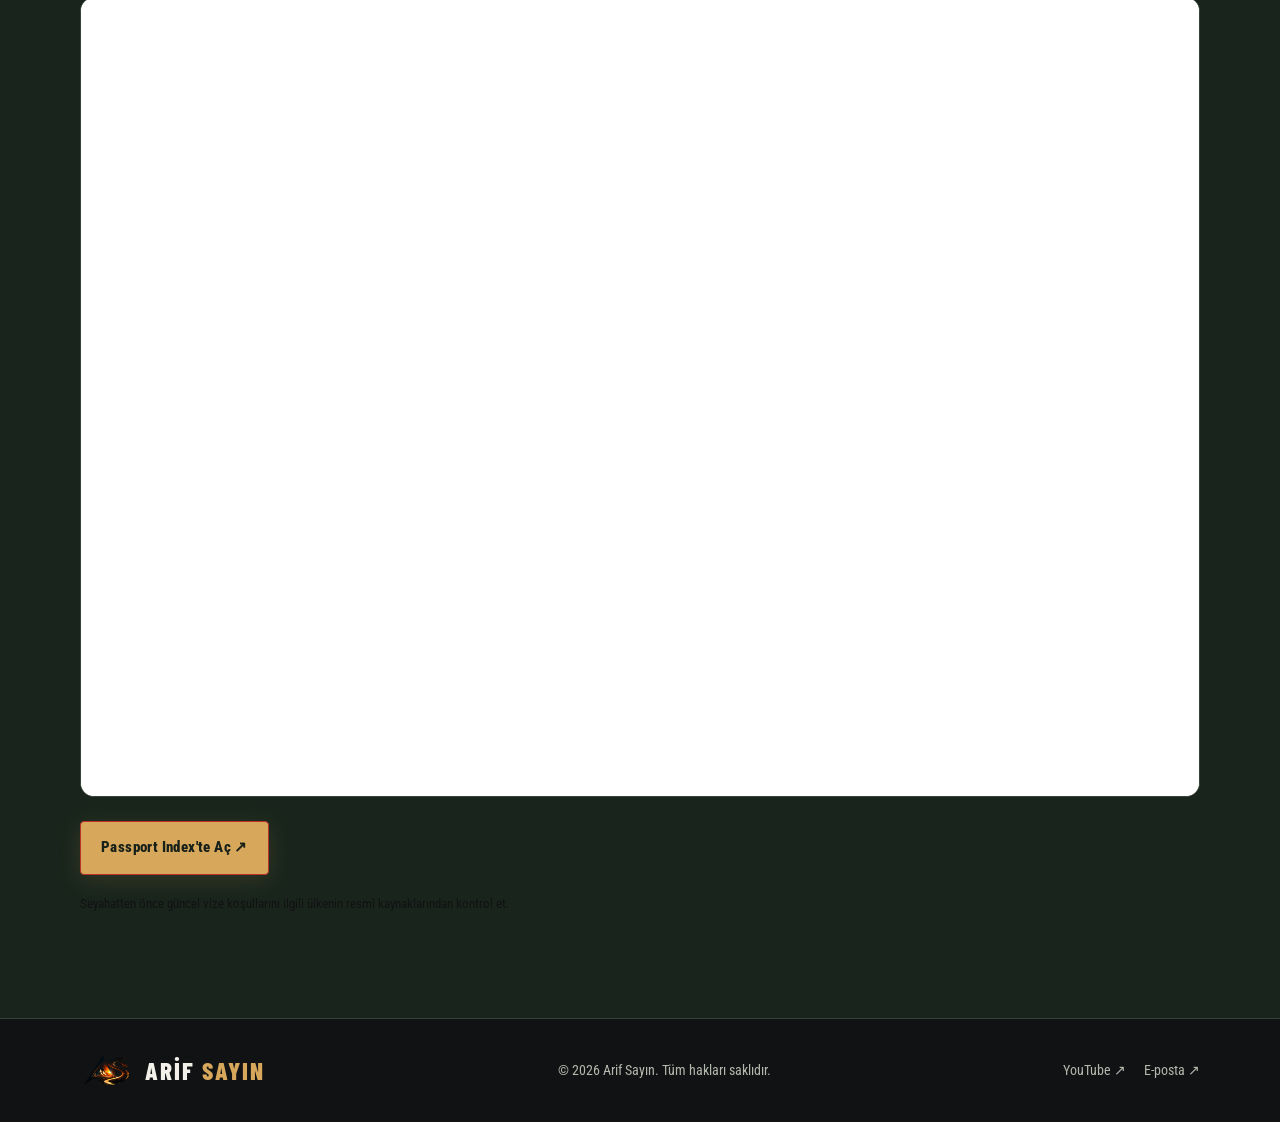
==== commit 956e67bd: "Update index.html" ====
--- a/index.html
+++ b/index.html
@@ -258,36 +258,87 @@
           <p>Her yolculuk başka bir hikâye, her durak yeni bir keşif.</p>
         </div>
       </div>
-      <div class="cards">
-        <a class="card reveal" href="https://www.youtube.com/playlist?list=PLC3DWAZw1fWP0zdSvgzW3poMEyL9_kLXP" target="_blank" rel="noopener noreferrer">
-          <div class="card-image"><img src="https://img.youtube.com/vi/a4_t4CqLH_Y/hqdefault.jpg" alt="Everest Base Camp yolculuğu" loading="lazy"></div>
-          <div class="card-copy"><small>Nepal · Himalayalar</small><h3>Everest'e Yolculuk</h3><p>Uzun yürüyüşler, yüksek irtifa ve dünyanın çatısına uzanan unutulmaz bir macera.</p><span class="text-link">Seriyi YouTube'da izle ↗</span></div>
-        </a>
-        <a class="card reveal" href="https://www.youtube.com/playlist?list=PLC3DWAZw1fWNGFldhLD5me4A2zT7BMOgK" target="_blank" rel="noopener noreferrer">
-          <div class="card-image"><img src="https://img.youtube.com/vi/djmMHTcLXZs/hqdefault.jpg" alt="Ukrayna seyahat hikâyeleri" loading="lazy"></div>
-          <div class="card-copy"><small>Ukrayna</small><h3>Ukrayna'nın Hikâyeleri</h3><p>Şehirler, tarih ve ülkenin farklı yüzlerini keşfettiğim bir yolculuk.</p><span class="text-link">Videoları YouTube'da izle ↗</span></div>
-        </a>
-        <a class="card reveal" href="https://www.youtube.com/playlist?list=PLC3DWAZw1fWP_-O_cLizw_Gyg9oj_hOJm" target="_blank" rel="noopener noreferrer">
-          <div class="card-image"><img src="https://img.youtube.com/vi/bobvGEoNQ-U/hqdefault.jpg" alt="Hindistan seyahat hikâyeleri" loading="lazy"></div>
-          <div class="card-copy"><small>Hindistan</small><h3>Hindistan'ın Derinlikleri</h3><p>Farklı inançlar, renkli sokaklar ve günlük hayatın içinden gerçek hikâyeler.</p><span class="text-link">Videoları YouTube'da izle ↗</span></div>
-        </a>
-        
-
-<a class="card reveal" href="https://www.youtube.com/playlist?list=PLaTdPFpu5BAk" target="_blank" rel="noopener noreferrer">
-  <div class="card-image"><img src="https://img.youtube.com/vi/T3A-MTiNEuc/hqdefault.jpg" alt="Sri Lanka seyahat serisi" loading="lazy"></div>
-  <div class="card-copy"><small>SRI LANKA</small><h3>ASYA'NIN TROPIK ADASI</h3><p>Sri Lanka yolculuğundan doğa, kültür ve günlük yaşam hikâyeleri.</p><span class="text-link">Seriyi YouTube'da izle ↗</span></div>
-</a>
-
-<a class="card reveal" href="https://www.youtube.com/playlist?list=PLE3lcT5VVRjQ" target="_blank" rel="noopener noreferrer">
-  <div class="card-image"><img src="https://img.youtube.com/vi/ejXQKz5-p5U/hqdefault.jpg" alt="Nepal seyahat serisi" loading="lazy"></div>
-  <div class="card-copy"><small>NEPAL</small><h3>HİMALAYALARIN ÜLKESİ</h3><p>Nepal'in kültürü, sokakları ve Himalayalara uzanan yolculuklar.</p><span class="text-link">Seriyi YouTube'da izle ↗</span></div>
-</a>
-
-<a class="card reveal" href="https://www.youtube.com/watch?v=OfrLevQXxjc&amp;list=PLC3DWAZw1fWPZvq1oxma31lKonPJBp-vW" target="_blank" rel="noopener noreferrer">
-  <div class="card-image"><img src="https://img.youtube.com/vi/OfrLevQXxjc/hqdefault.jpg" alt="Mısır seyahat serisi" loading="lazy"></div>
-  <div class="card-copy"><small>Mısır</small><h3>Firavunların İzinde</h3><p>Mısır'ın tarihi, antik eserleri ve günlük yaşamından keşifler.</p><span class="text-link">Seriyi YouTube'da izle ↗</span></div>
-</a>
-
+     <div class="travel-gallery">
+
+  <a class="gallery-art" href="https://www.youtube.com/playlist?list=PLC3DWAZw1fWP0zdSvgzW3poMEyL9_kLXP" target="_blank" rel="noopener noreferrer">
+    <div class="gallery-frame">
+      <img src="https://img.youtube.com/vi/t4CqLH_Yhqdef/hqdefault.jpg" alt="Everest ve Himalayalar" loading="lazy">
+      <span class="gallery-number">01</span>
+      <span class="gallery-overlay">SERİYİ KEŞFET</span>
+    </div>
+    <div class="gallery-caption">
+      <span>NEPAL · HİMALAYALAR</span>
+      <h3>Everest'e Yolculuk</h3>
+      <p>Dünyanın çatısına uzanan unutulmaz bir macera.</p>
+    </div>
+  </a>
+
+  <a class="gallery-art" href="https://www.youtube.com/playlist?list=PLC3DWAZw1fWNGFldhLD5me4A2zT7BMOgK" target="_blank" rel="noopener noreferrer">
+    <div class="gallery-frame">
+      <img src="https://img.youtube.com/vi/djMHtCLXzs/hqdefault.jpg" alt="Ukrayna yolculuğu" loading="lazy">
+      <span class="gallery-number">02</span>
+      <span class="gallery-overlay">SERİYİ KEŞFET</span>
+    </div>
+    <div class="gallery-caption">
+      <span>UKRAYNA</span>
+      <h3>Ukrayna'nın Hikâyeleri</h3>
+      <p>Şehirler, tarih ve savaşın gölgesindeki hayatlar.</p>
+    </div>
+  </a>
+
+  <a class="gallery-art" href="https://www.youtube.com/playlist?list=PLC3DWAZw1fWP_-O_cLizw_Gyg9oj_hOJm" target="_blank" rel="noopener noreferrer">
+    <div class="gallery-frame">
+      <img src="https://img.youtube.com/vi/bobv6GENQ-U/hqdefault.jpg" alt="Hindistan yolculuğu" loading="lazy">
+      <span class="gallery-number">03</span>
+      <span class="gallery-overlay">SERİYİ KEŞFET</span>
+    </div>
+    <div class="gallery-caption">
+      <span>HİNDİSTAN</span>
+      <h3>Hindistan'ın Derinlikleri</h3>
+      <p>İnançlar, renkler ve sokakların içinden gerçek hikâyeler.</p>
+    </div>
+  </a>
+
+  <a class="gallery-art" href="https://www.youtube.com/playlist?list=PLaTdPFpu5BAk" target="_blank" rel="noopener noreferrer">
+    <div class="gallery-frame gallery-placeholder gallery-srilanka">
+      <span class="gallery-placeholder-title">SRI LANKA</span>
+      <span class="gallery-number">04</span>
+      <span class="gallery-overlay">SERİYİ KEŞFET</span>
+    </div>
+    <div class="gallery-caption">
+      <span>GÜNEY ASYA</span>
+      <h3>Asya'nın Tropik Adası</h3>
+      <p>Doğa, kültür ve tropik yaşamın izinde.</p>
+    </div>
+  </a>
+
+  <a class="gallery-art" href="https://www.youtube.com/playlist?list=PLE3lcT5VVRjQ" target="_blank" rel="noopener noreferrer">
+    <div class="gallery-frame gallery-placeholder gallery-nepal">
+      <span class="gallery-placeholder-title">NEPAL</span>
+      <span class="gallery-number">05</span>
+      <span class="gallery-overlay">SERİYİ KEŞFET</span>
+    </div>
+    <div class="gallery-caption">
+      <span>HİMALAYALAR</span>
+      <h3>Himalayaların Ülkesi</h3>
+      <p>Dağların, tapınakların ve sokakların ülkesi.</p>
+    </div>
+  </a>
+
+  <a class="gallery-art" href="https://www.youtube.com/watch?v=OfrLevQXxjc&list=PLC3DWAZw1fWPZvq1oxma31lKonPJBp-vW" target="_blank" rel="noopener noreferrer">
+    <div class="gallery-frame">
+      <img src="https://img.youtube.com/vi/OfrLevQXxjc/hqdefault.jpg" alt="Mısır yolculuğu" loading="lazy">
+      <span class="gallery-number">06</span>
+      <span class="gallery-overlay">SERİYİ KEŞFET</span>
+    </div>
+    <div class="gallery-caption">
+      <span>MISIR</span>
+      <h3>Firavunların İzinde</h3>
+      <p>Antik dünyanın izleri ve Nil'in hikâyeleri.</p>
+    </div>
+  </a>
+
+</div>
       </div>
     </div>
   </section>
--- a/assets/css/style.css
+++ b/assets/css/style.css
@@ -562,3 +562,16 @@
     grid-template-columns: repeat(2, minmax(0, 1fr));
   }
 }
+/* Yeni tasarımın temel font ve renk ayarları */
+body {
+  font-family: "Inter", sans-serif;
+}
+
+h1,
+h2,
+h3,
+h4,
+h5,
+h6 {
+  font-family: "Fraunces", serif;
+}
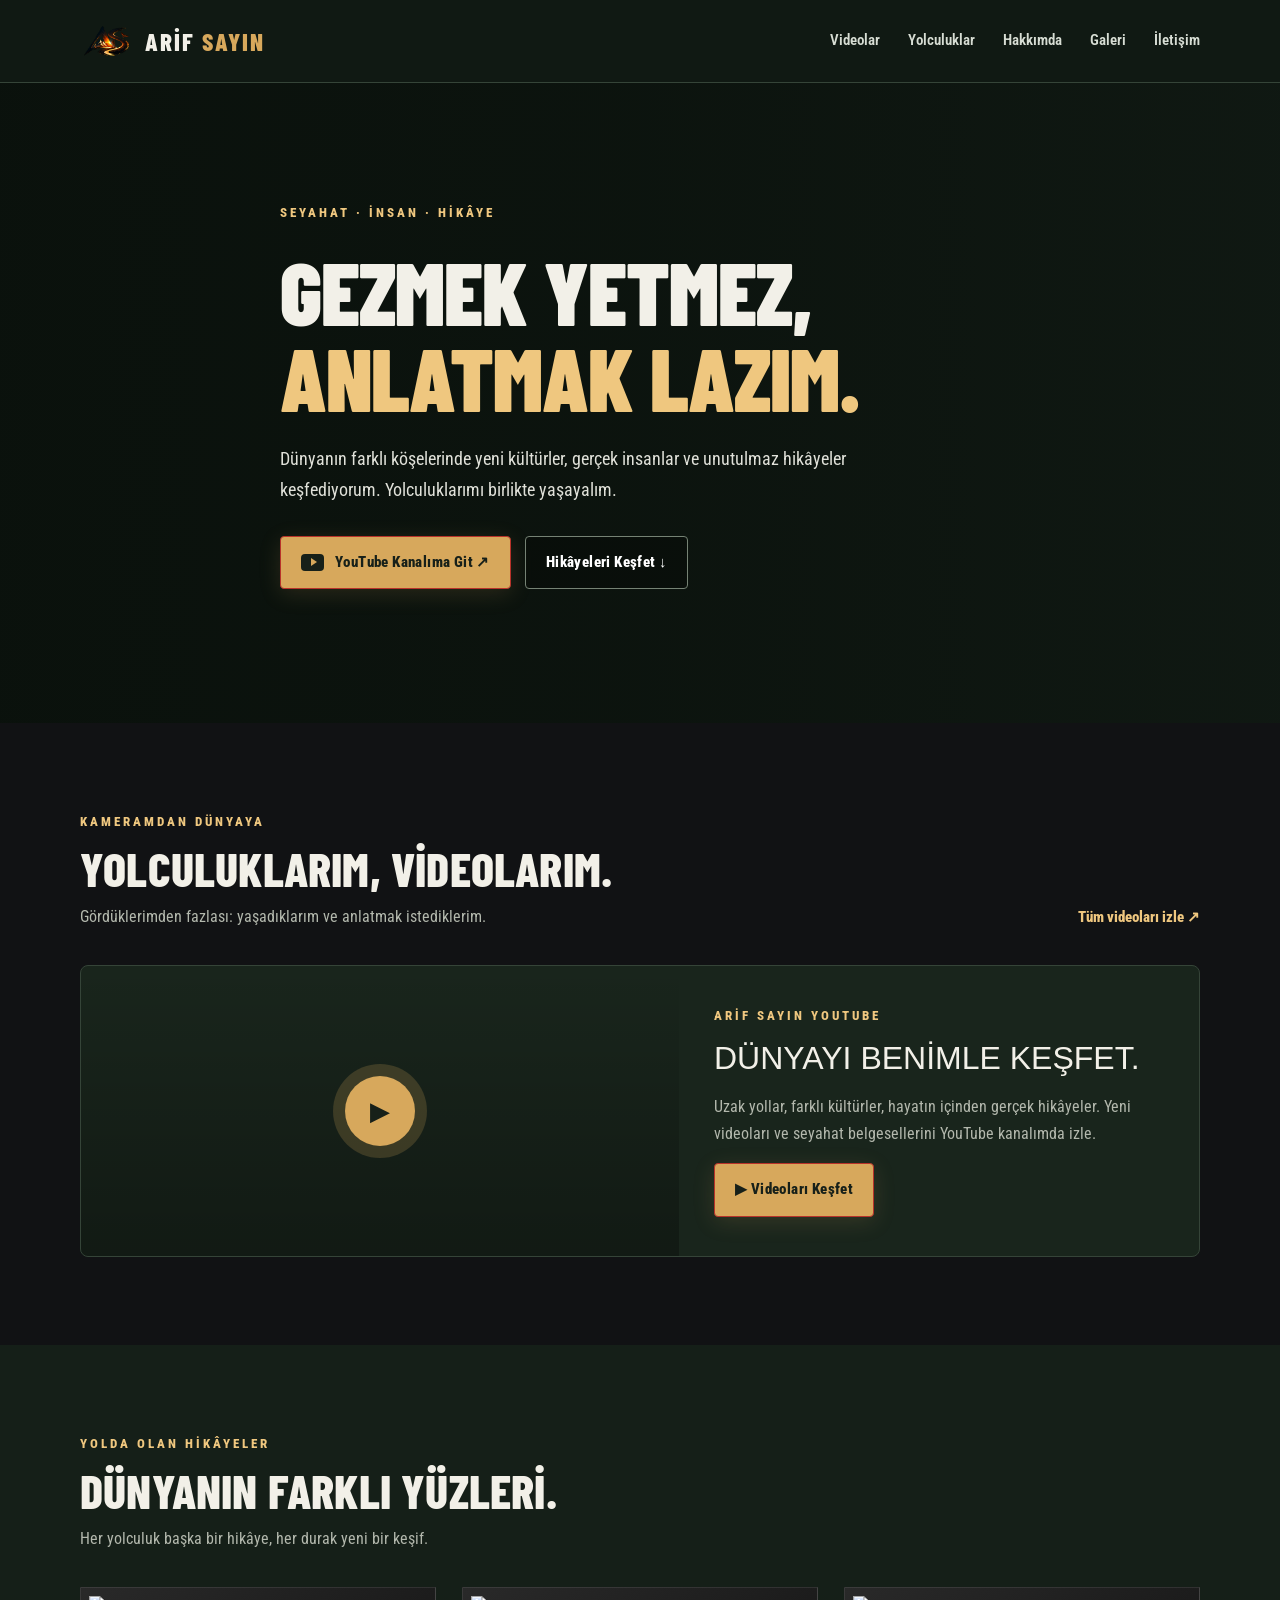
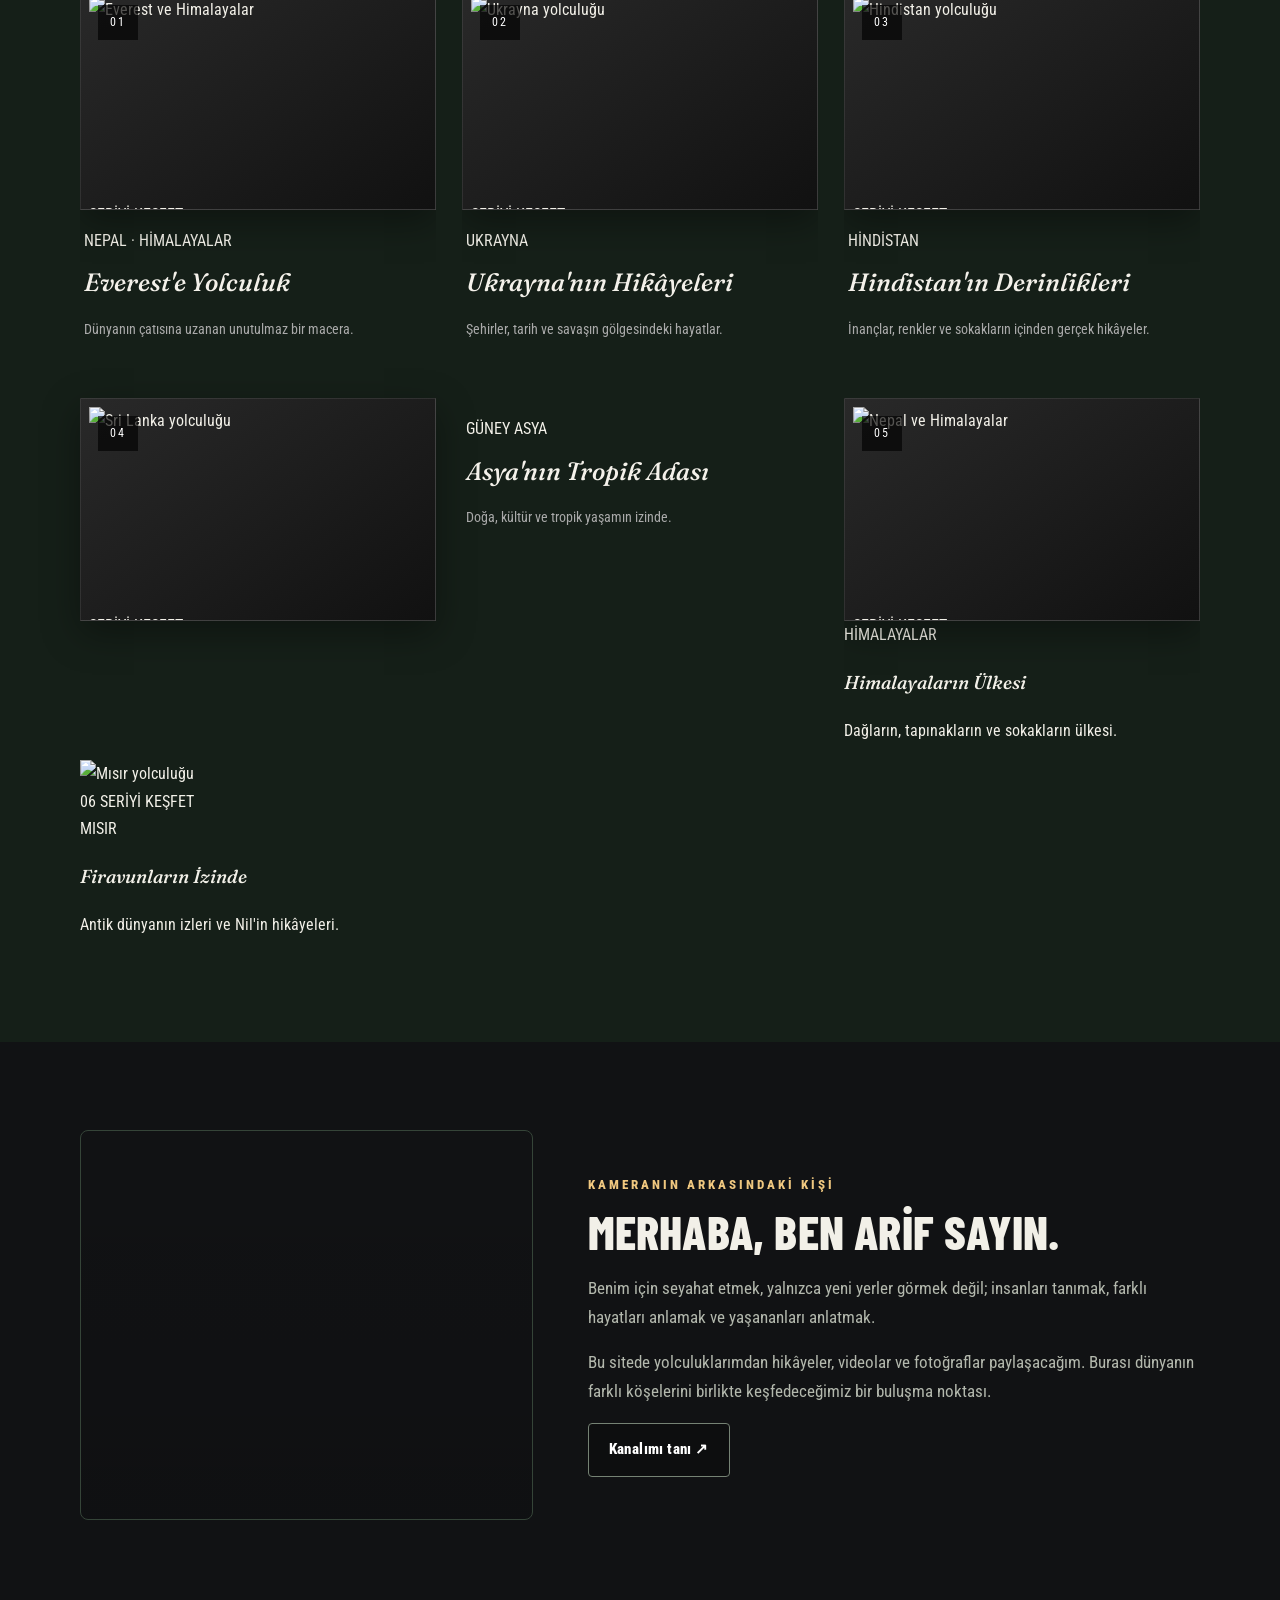
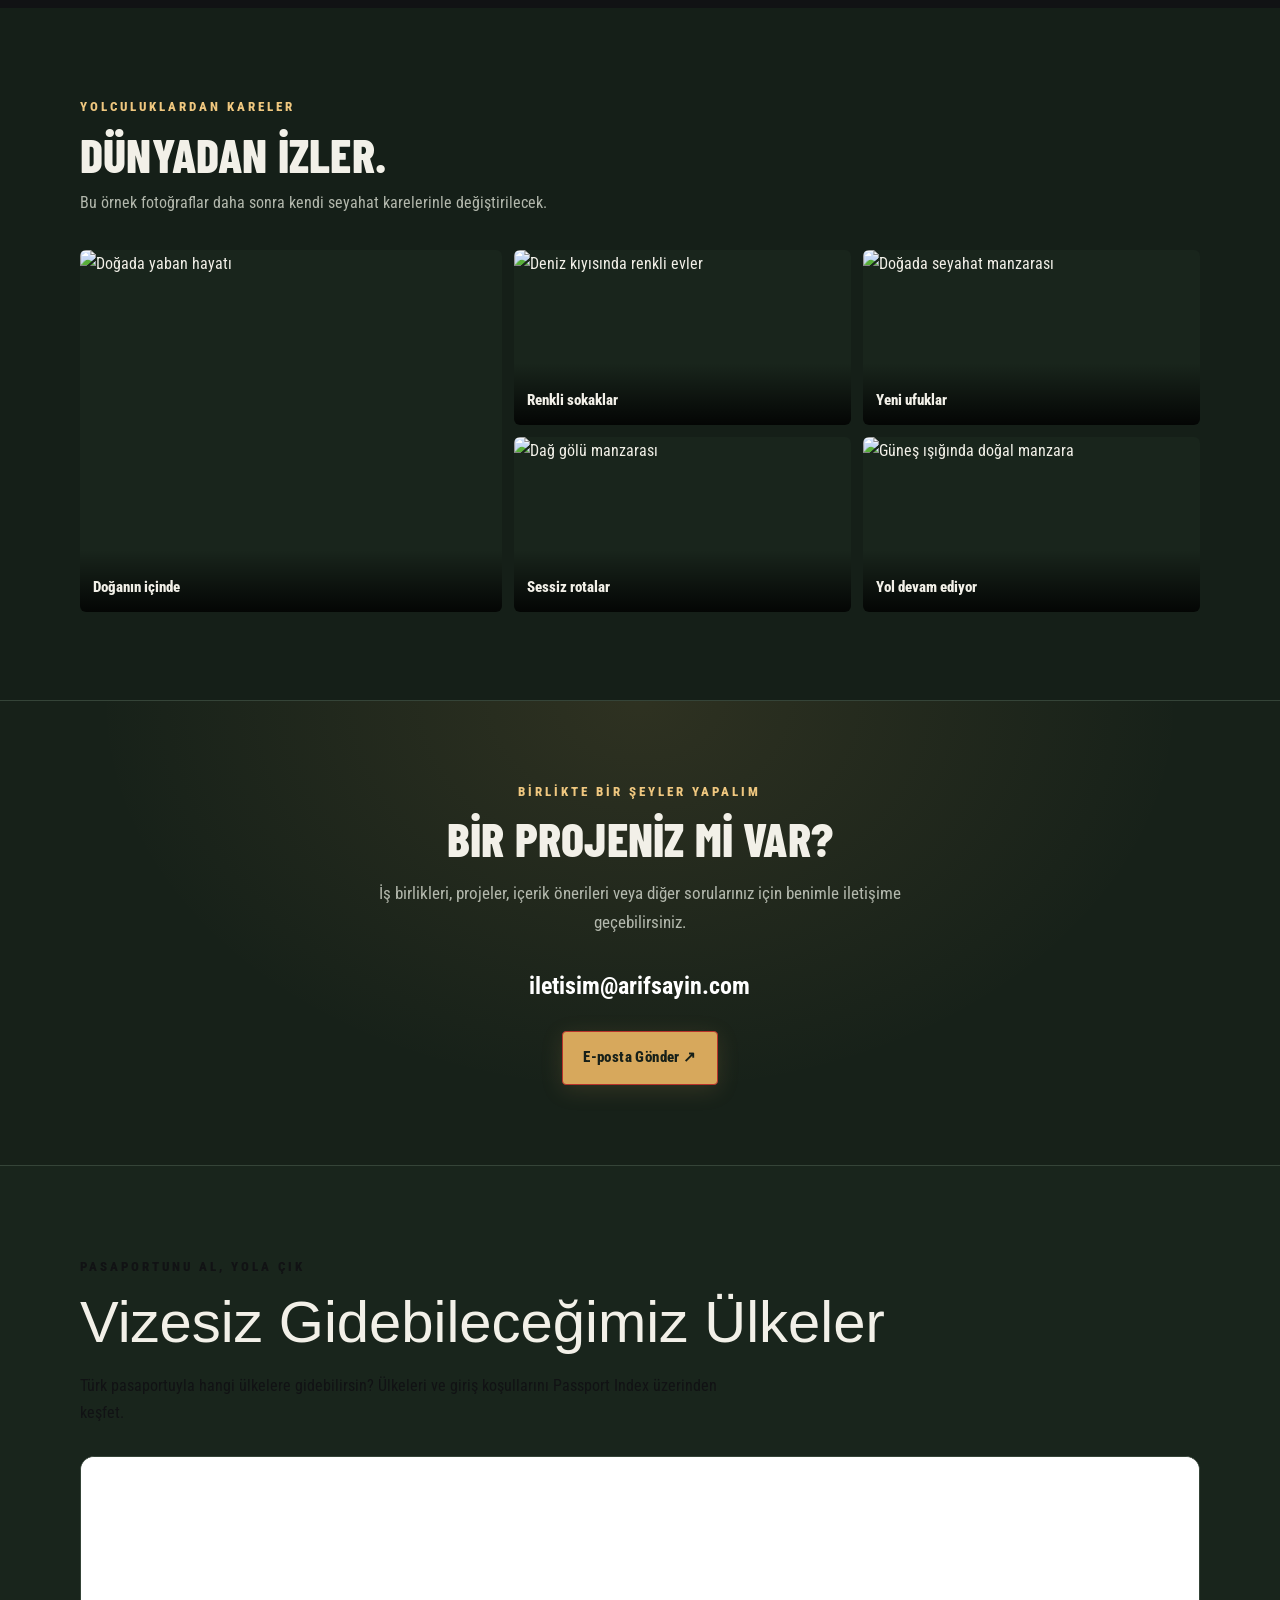
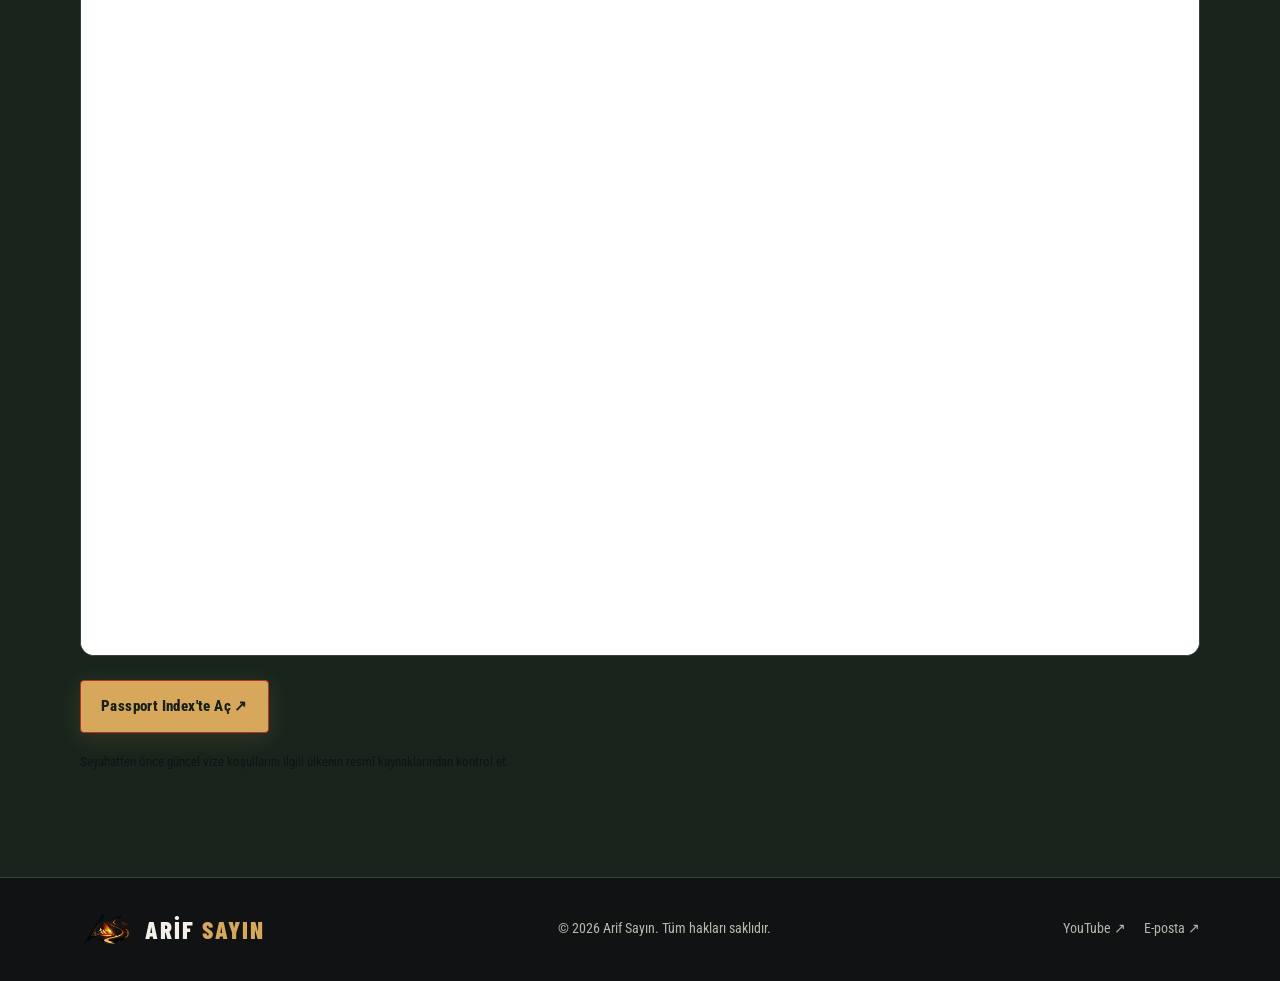
==== commit edb2d7ac: "Update index.html" ====
--- a/index.html
+++ b/index.html
@@ -262,7 +262,7 @@
 
   <a class="gallery-art" href="https://www.youtube.com/playlist?list=PLC3DWAZw1fWP0zdSvgzW3poMEyL9_kLXP" target="_blank" rel="noopener noreferrer">
     <div class="gallery-frame">
-      <img src="https://img.youtube.com/vi/t4CqLH_Yhqdef/hqdefault.jpg" alt="Everest ve Himalayalar" loading="lazy">
+      <img src="https://img.youtube.com/vi/a4_t4CqLH_Y/maxresdefault.jpg" alt="Everest ve Himalayalar" loading="lazy">
       <span class="gallery-number">01</span>
       <span class="gallery-overlay">SERİYİ KEŞFET</span>
     </div>
@@ -275,7 +275,7 @@
 
   <a class="gallery-art" href="https://www.youtube.com/playlist?list=PLC3DWAZw1fWNGFldhLD5me4A2zT7BMOgK" target="_blank" rel="noopener noreferrer">
     <div class="gallery-frame">
-      <img src="https://img.youtube.com/vi/djMHtCLXzs/hqdefault.jpg" alt="Ukrayna yolculuğu" loading="lazy">
+      <img src="https://img.youtube.com/vi/djmMHTcLXZs/maxresdefault.jpg" alt="Ukrayna yolculuğu" loading="lazy">
       <span class="gallery-number">02</span>
       <span class="gallery-overlay">SERİYİ KEŞFET</span>
     </div>
@@ -288,7 +288,7 @@
 
   <a class="gallery-art" href="https://www.youtube.com/playlist?list=PLC3DWAZw1fWP_-O_cLizw_Gyg9oj_hOJm" target="_blank" rel="noopener noreferrer">
     <div class="gallery-frame">
-      <img src="https://img.youtube.com/vi/bobv6GENQ-U/hqdefault.jpg" alt="Hindistan yolculuğu" loading="lazy">
+      <img src="https://img.youtube.com/vi/HV-uoRdoTWQ/maxresdefault.jpg" alt="Hindistan yolculuğu" loading="lazy">
       <span class="gallery-number">03</span>
       <span class="gallery-overlay">SERİYİ KEŞFET</span>
     </div>
@@ -299,12 +299,11 @@
     </div>
   </a>
 
-  <a class="gallery-art" href="https://www.youtube.com/playlist?list=PLaTdPFpu5BAk" target="_blank" rel="noopener noreferrer">
-    <div class="gallery-frame gallery-placeholder gallery-srilanka">
-      <span class="gallery-placeholder-title">SRI LANKA</span>
-      <span class="gallery-number">04</span>
-      <span class="gallery-overlay">SERİYİ KEŞFET</span>
-    </div>
+ <div class="gallery-frame">
+    <img src="https://img.youtube.com/vi/G029PPX2L9g/maxresdefault.jpg" alt="Sri Lanka yolculuğu" loading="lazy">
+    <span class="gallery-number">04</span>
+    <span class="gallery-overlay">SERİYİ KEŞFET</span>
+</div>
     <div class="gallery-caption">
       <span>GÜNEY ASYA</span>
       <h3>Asya'nın Tropik Adası</h3>
@@ -313,12 +312,11 @@
   </a>
 
   <a class="gallery-art" href="https://www.youtube.com/playlist?list=PLE3lcT5VVRjQ" target="_blank" rel="noopener noreferrer">
-    <div class="gallery-frame gallery-placeholder gallery-nepal">
-      <span class="gallery-placeholder-title">NEPAL</span>
-      <span class="gallery-number">05</span>
-      <span class="gallery-overlay">SERİYİ KEŞFET</span>
-    </div>
-    <div class="gallery-caption">
+   <div class="gallery-frame">
+    <img src="https://img.youtube.com/vi/v_Q5OA-GBhM/maxresdefault.jpg" alt="Nepal ve Himalayalar" loading="lazy">
+    <span class="gallery-number">05</span>
+    <span class="gallery-overlay">SERİYİ KEŞFET</span>
+</div>
       <span>HİMALAYALAR</span>
       <h3>Himalayaların Ülkesi</h3>
       <p>Dağların, tapınakların ve sokakların ülkesi.</p>
--- a/assets/css/style.css
+++ b/assets/css/style.css
@@ -575,3 +575,105 @@
 h6 {
   font-family: "Fraunces", serif;
 }
+/* =========================================
+   YOLCULUKLAR - SİNEMATİK GALERİ
+========================================= */
+
+.travel-gallery {
+    display: grid;
+    grid-template-columns: repeat(3, minmax(0, 1fr));
+    gap: 38px 26px;
+    margin-top: 35px;
+}
+
+.travel-gallery > * {
+    min-width: 0;
+    overflow: hidden;
+}
+
+.travel-gallery .gallery-frame {
+    position: relative;
+    width: 100%;
+    aspect-ratio: 16 / 10;
+    overflow: hidden;
+    padding: 8px;
+    background: linear-gradient(145deg, #292929, #111);
+    border: 1px solid rgba(255,255,255,.13);
+    box-shadow: 0 12px 35px rgba(0,0,0,.35);
+}
+
+.travel-gallery .gallery-frame img {
+    display: block;
+    width: 100%;
+    height: 100%;
+    object-fit: cover;
+    transition: transform .6s ease;
+}
+
+.travel-gallery > *:hover .gallery-frame img {
+    transform: scale(1.06);
+}
+
+.travel-gallery .gallery-caption {
+    padding: 17px 4px 5px;
+}
+
+.travel-gallery .gallery-caption h3 {
+    margin: 7px 0;
+    color: var(--renk-kirik-beyaz);
+    font-family: "Fraunces", serif;
+    font-size: 25px;
+}
+
+.travel-gallery .gallery-caption p {
+    color: #aaa;
+    font-size: 14px;
+    line-height: 1.7;
+}
+
+.travel-gallery .gallery-number {
+    position: absolute;
+    z-index: 2;
+    top: 17px;
+    left: 17px;
+    padding: 7px 12px;
+    color: white;
+    background: rgba(0,0,0,.65);
+    font-size: 12px;
+    letter-spacing: 2px;
+}
+
+.travel-gallery .gallery-placeholder {
+    display: flex;
+    align-items: center;
+    justify-content: center;
+    background:
+        radial-gradient(ellipse at 50% 45%, rgba(170,120,65,.3), transparent 65%),
+        linear-gradient(135deg, #29251f, #101010);
+}
+
+.travel-gallery .gallery-placeholder-title {
+    color: #e8d5b5;
+    font-family: "Fraunces", serif;
+    font-size: 27px;
+    text-align: center;
+    letter-spacing: 2px;
+}
+
+@media (max-width: 900px) {
+    .travel-gallery {
+        grid-template-columns: repeat(2, minmax(0, 1fr));
+        gap: 30px 20px;
+    }
+}
+
+@media (max-width: 600px) {
+    .travel-gallery {
+        grid-template-columns: 1fr;
+        gap: 28px;
+    }
+
+    .travel-gallery .gallery-caption h3 {
+        font-size: 23px;
+    }
+}
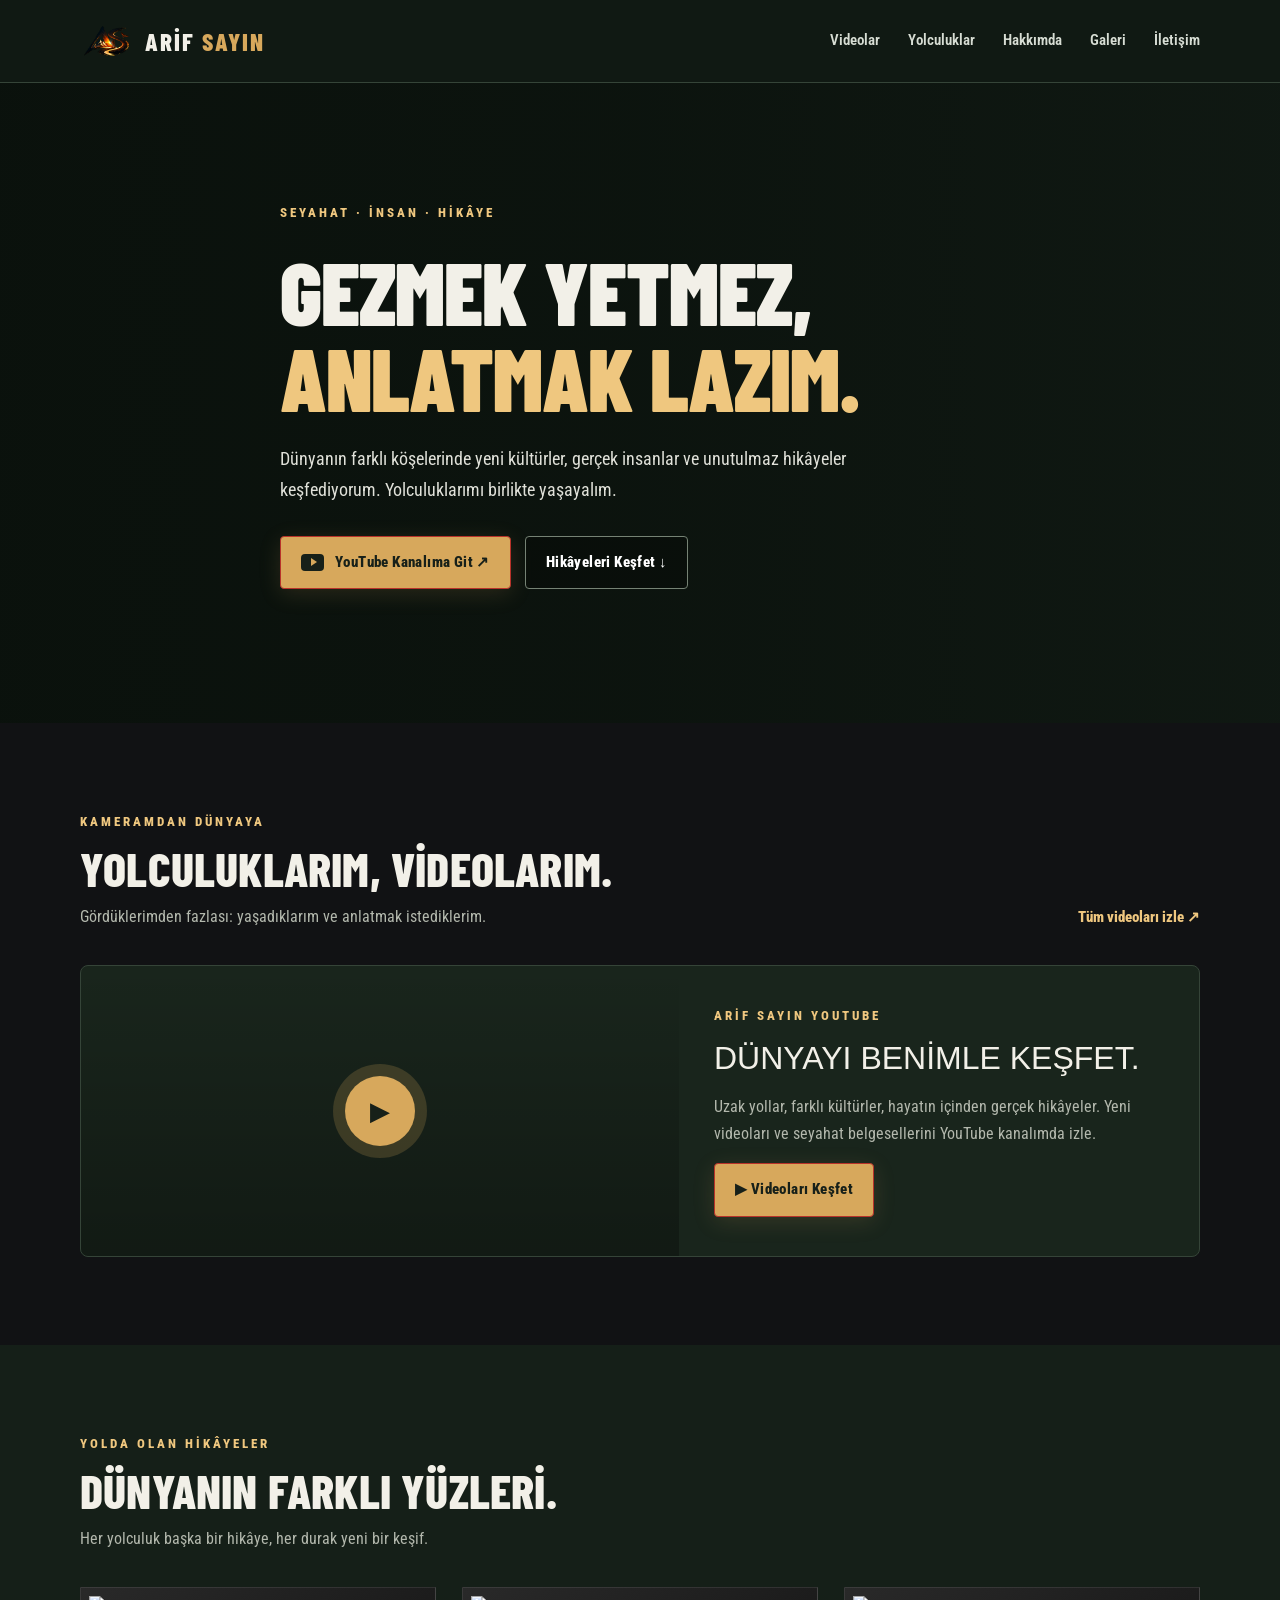
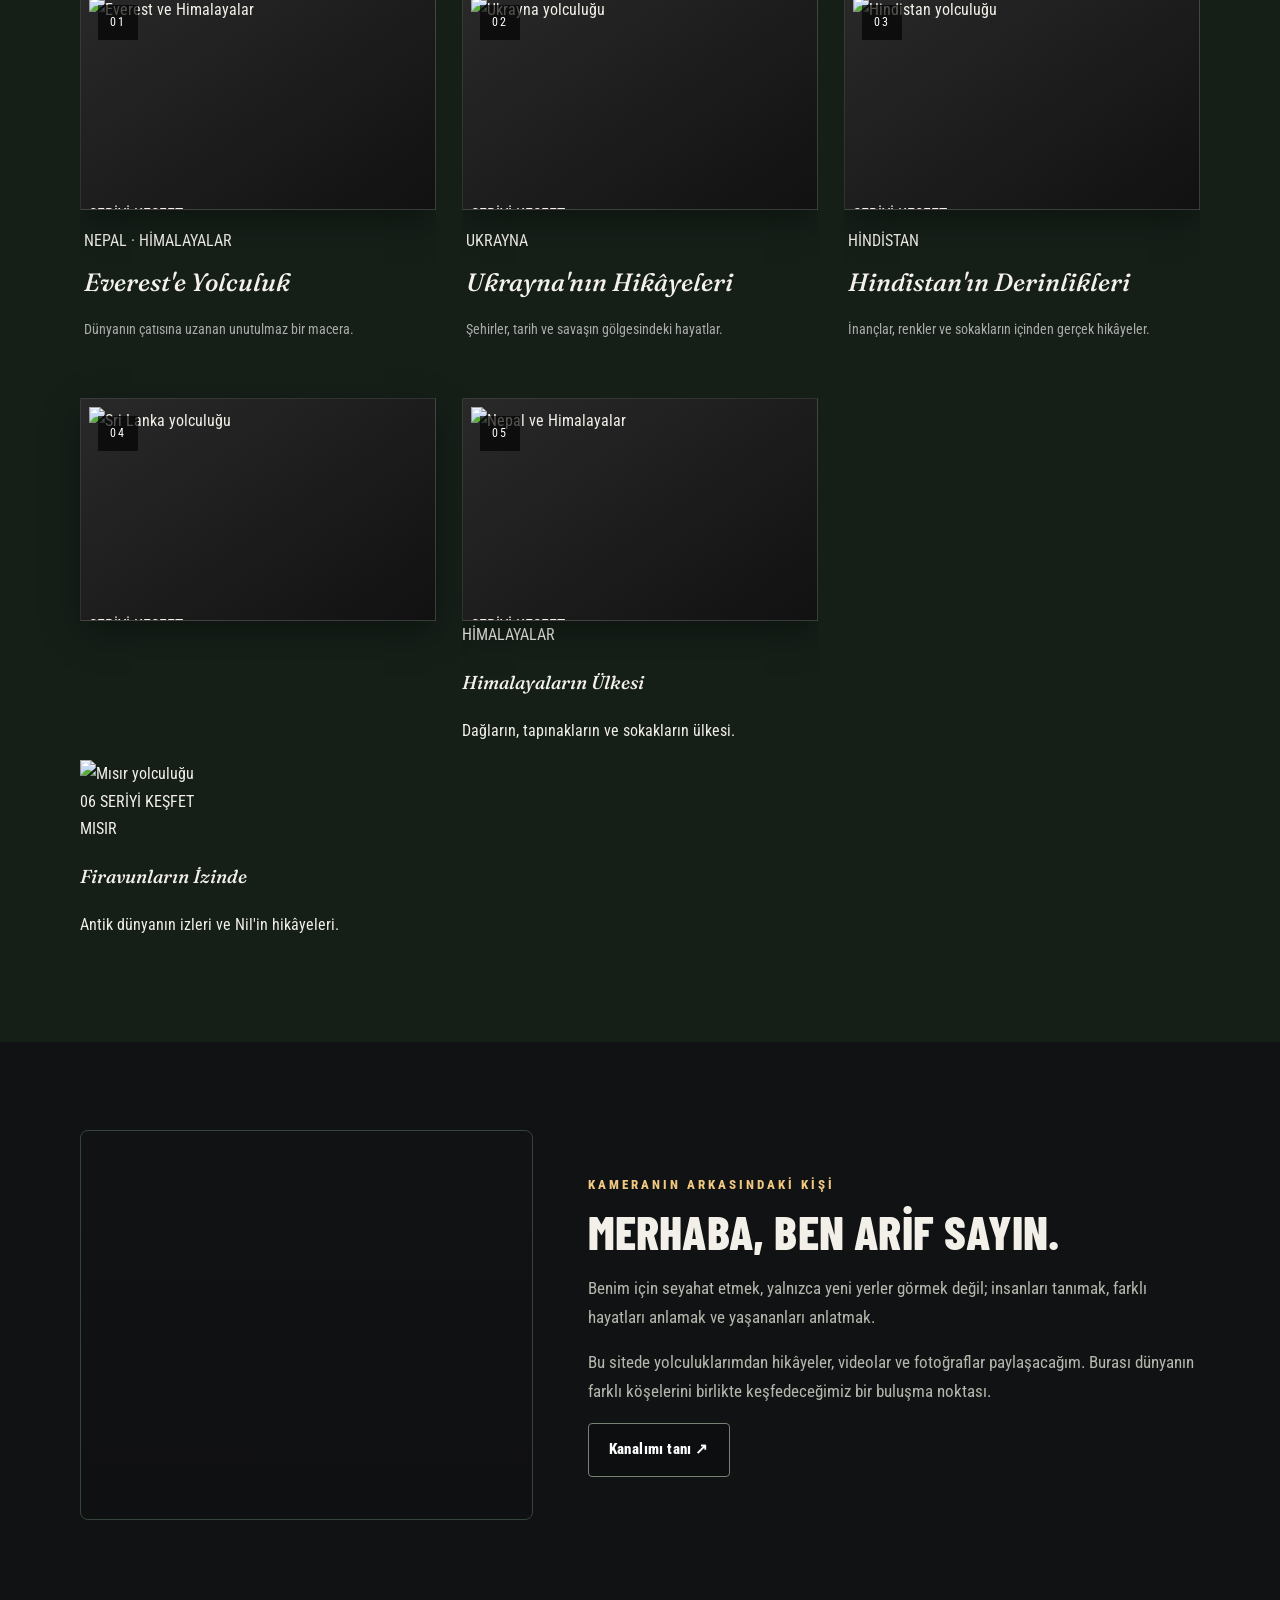
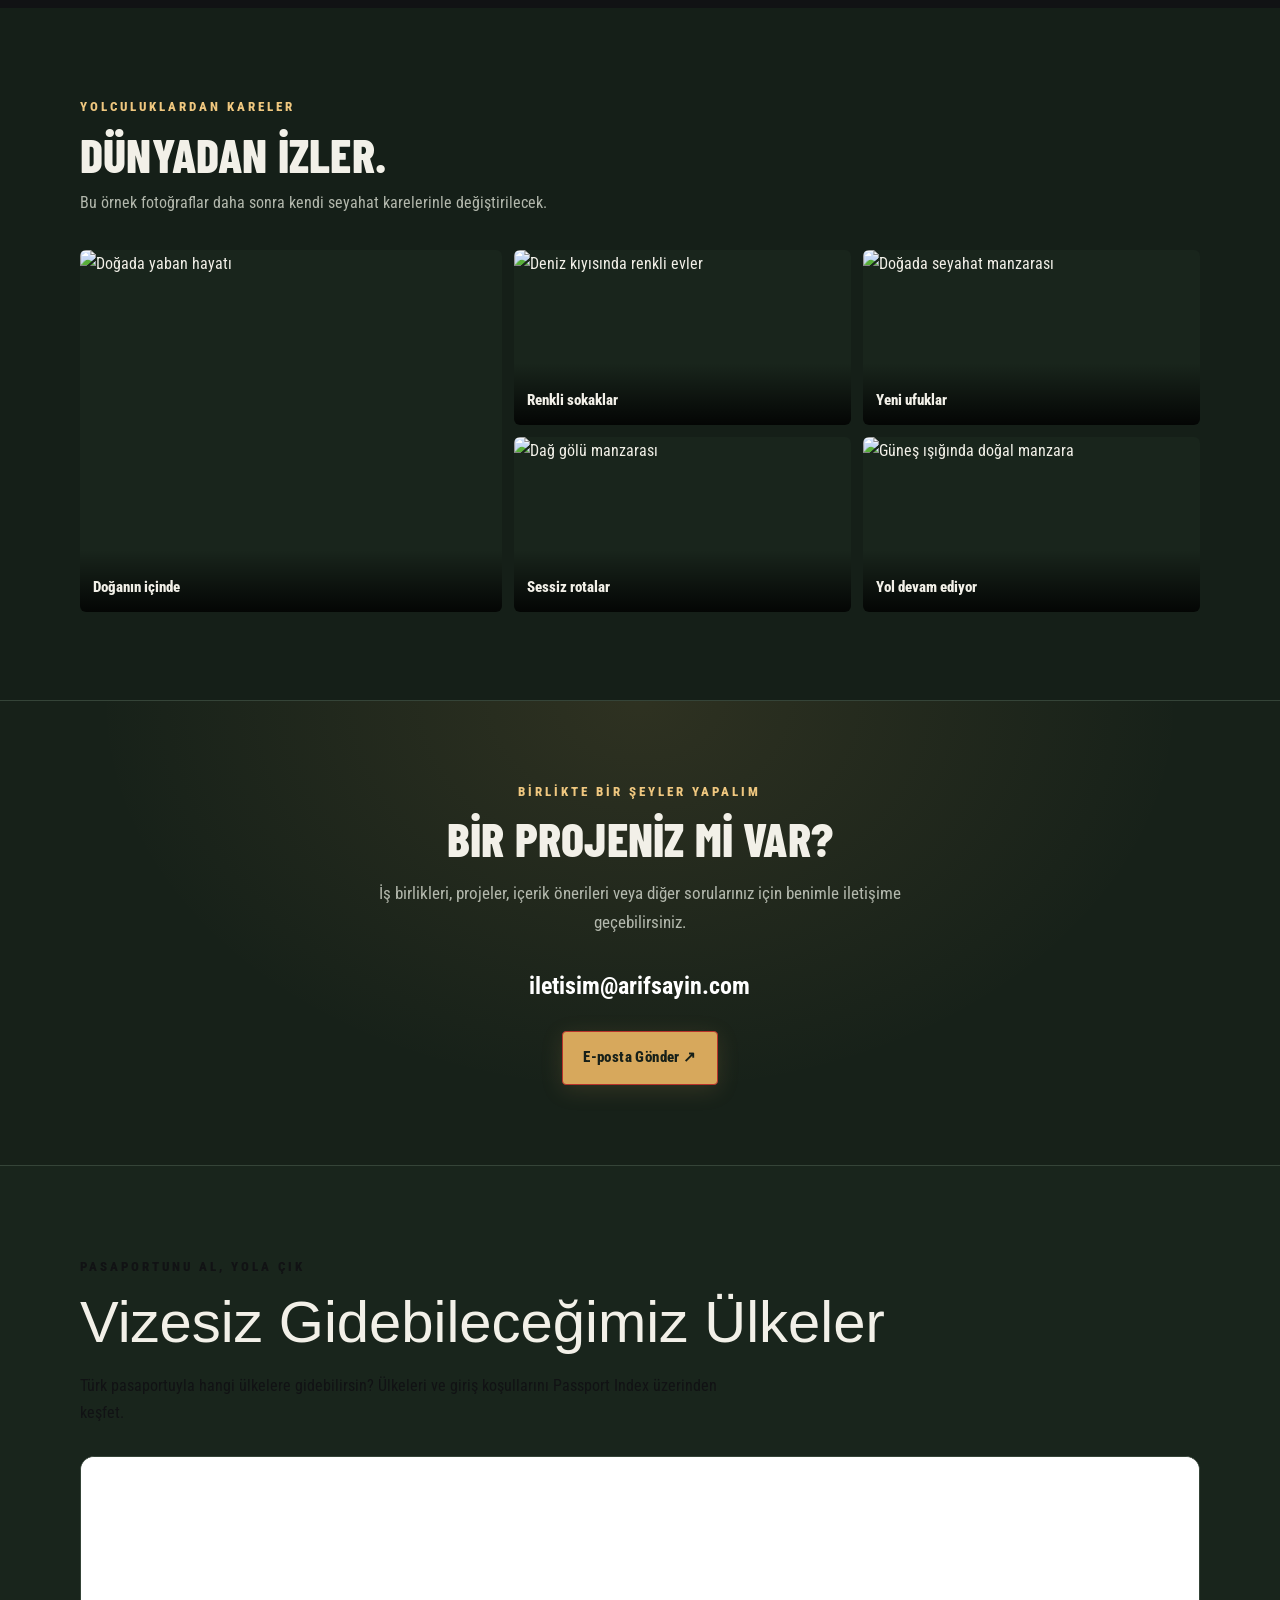
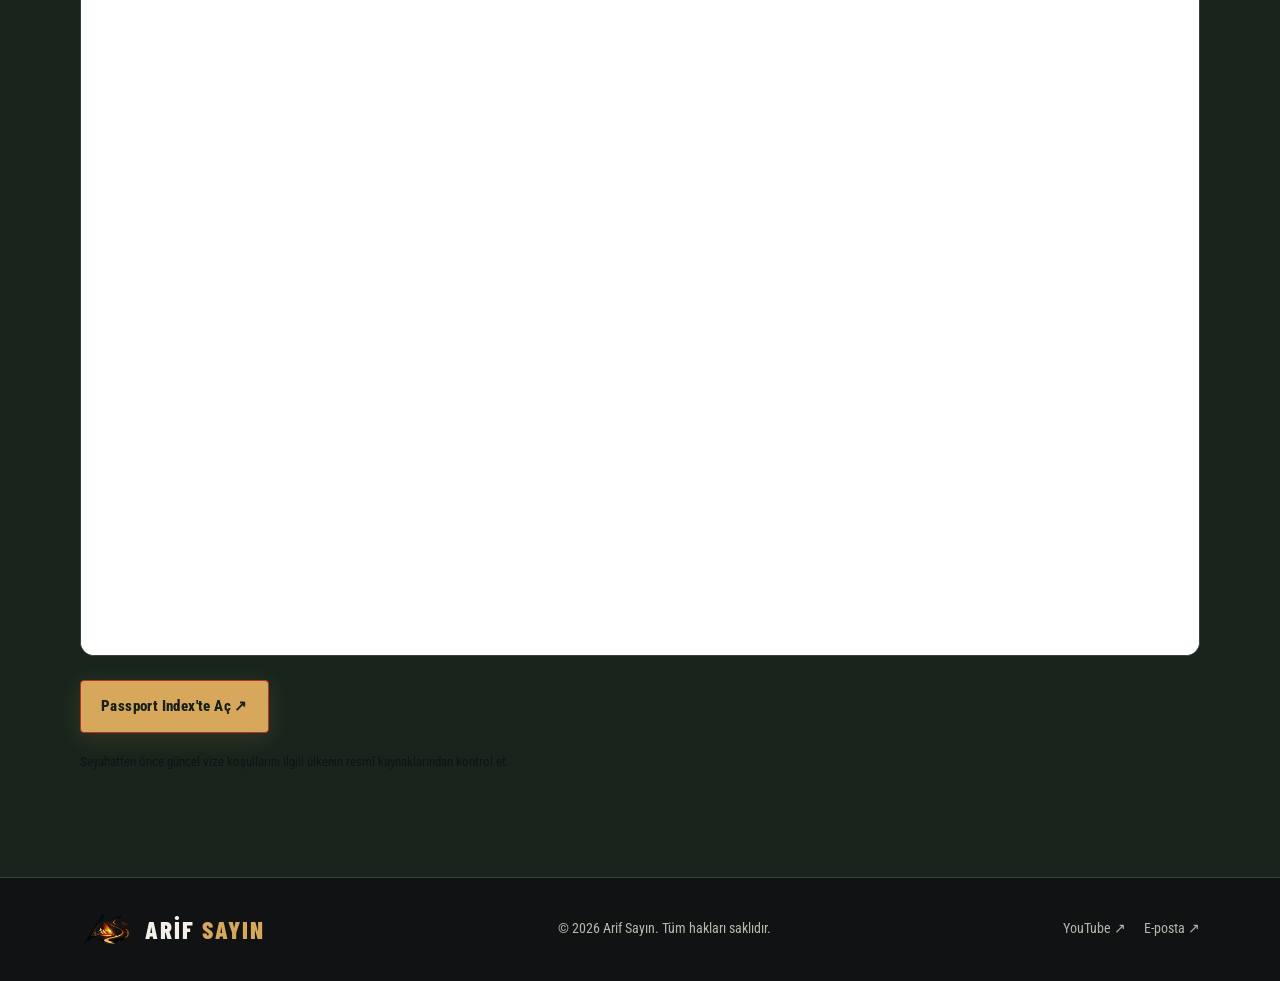
==== commit 22e50f0c: "Update index.html" ====
--- a/index.html
+++ b/index.html
@@ -304,11 +304,6 @@
     <span class="gallery-number">04</span>
     <span class="gallery-overlay">SERİYİ KEŞFET</span>
 </div>
-    <div class="gallery-caption">
-      <span>GÜNEY ASYA</span>
-      <h3>Asya'nın Tropik Adası</h3>
-      <p>Doğa, kültür ve tropik yaşamın izinde.</p>
-    </div>
   </a>
 
   <a class="gallery-art" href="https://www.youtube.com/playlist?list=PLE3lcT5VVRjQ" target="_blank" rel="noopener noreferrer">
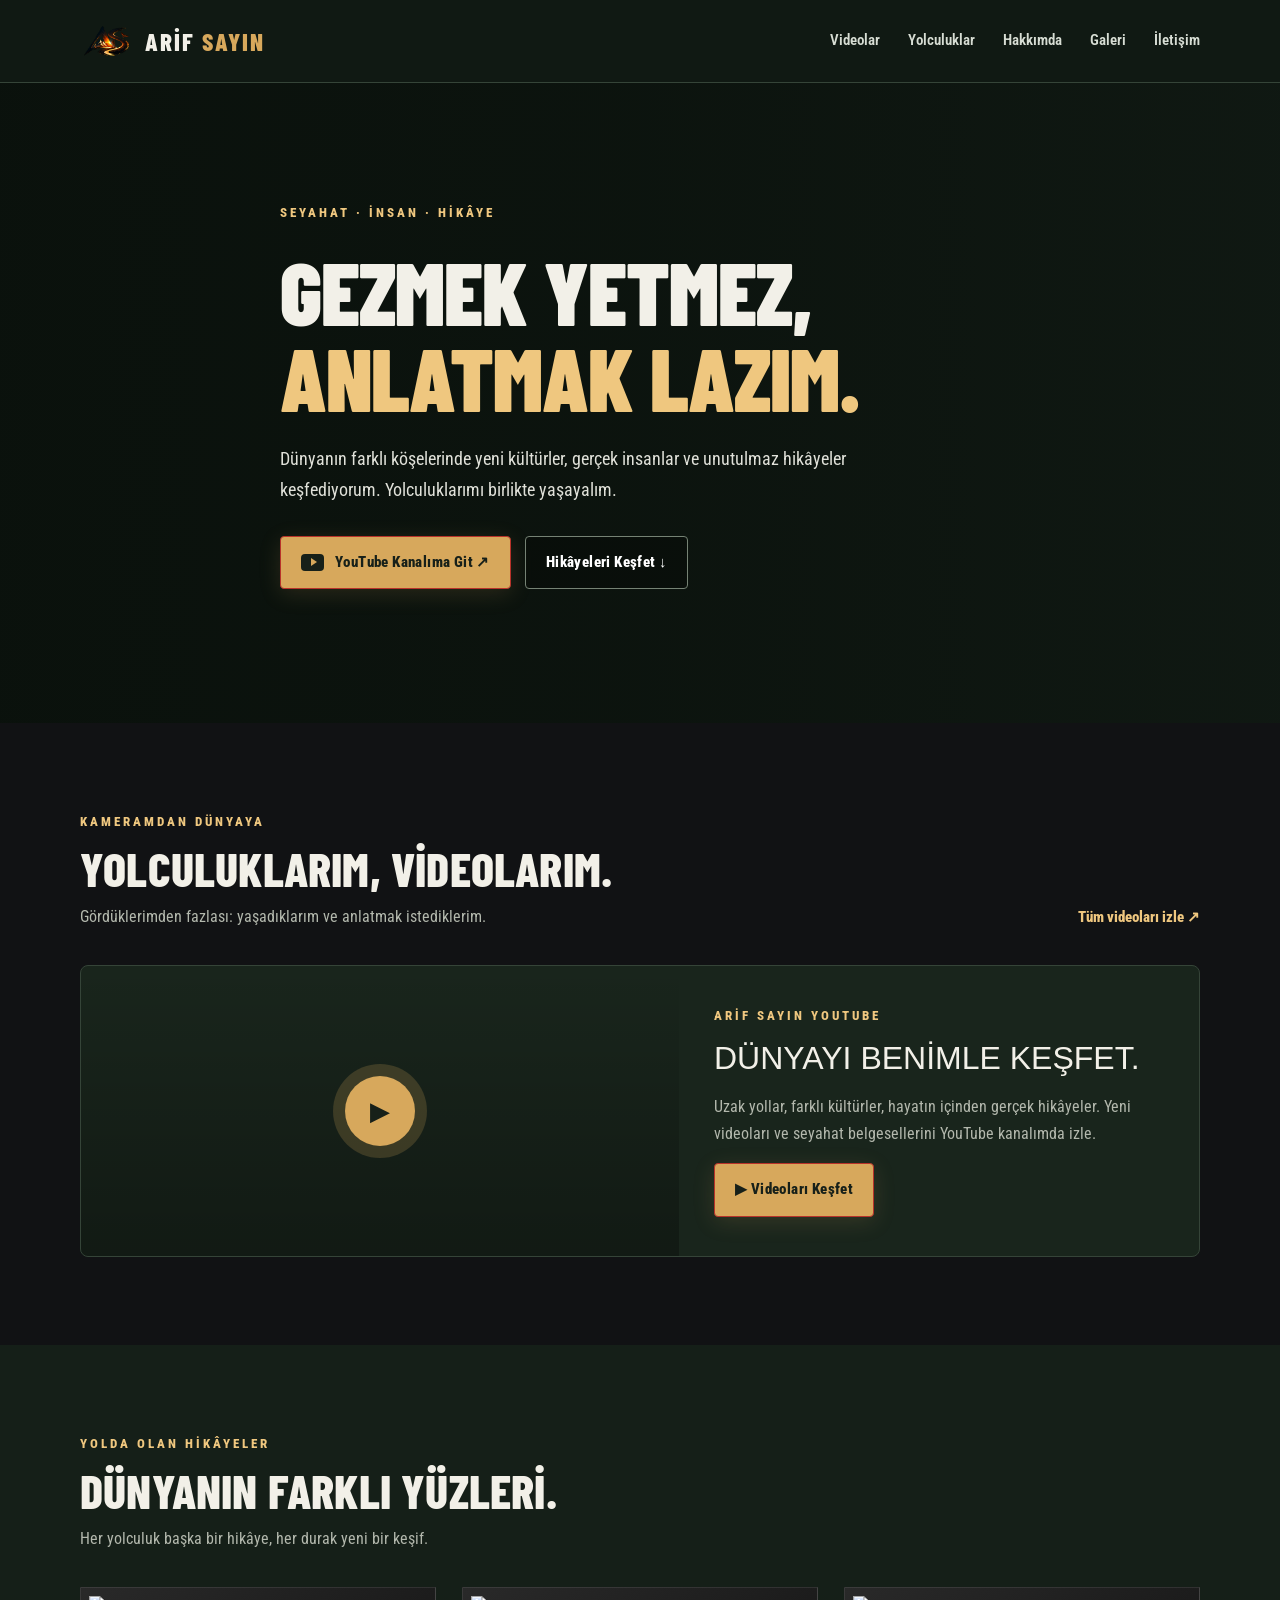
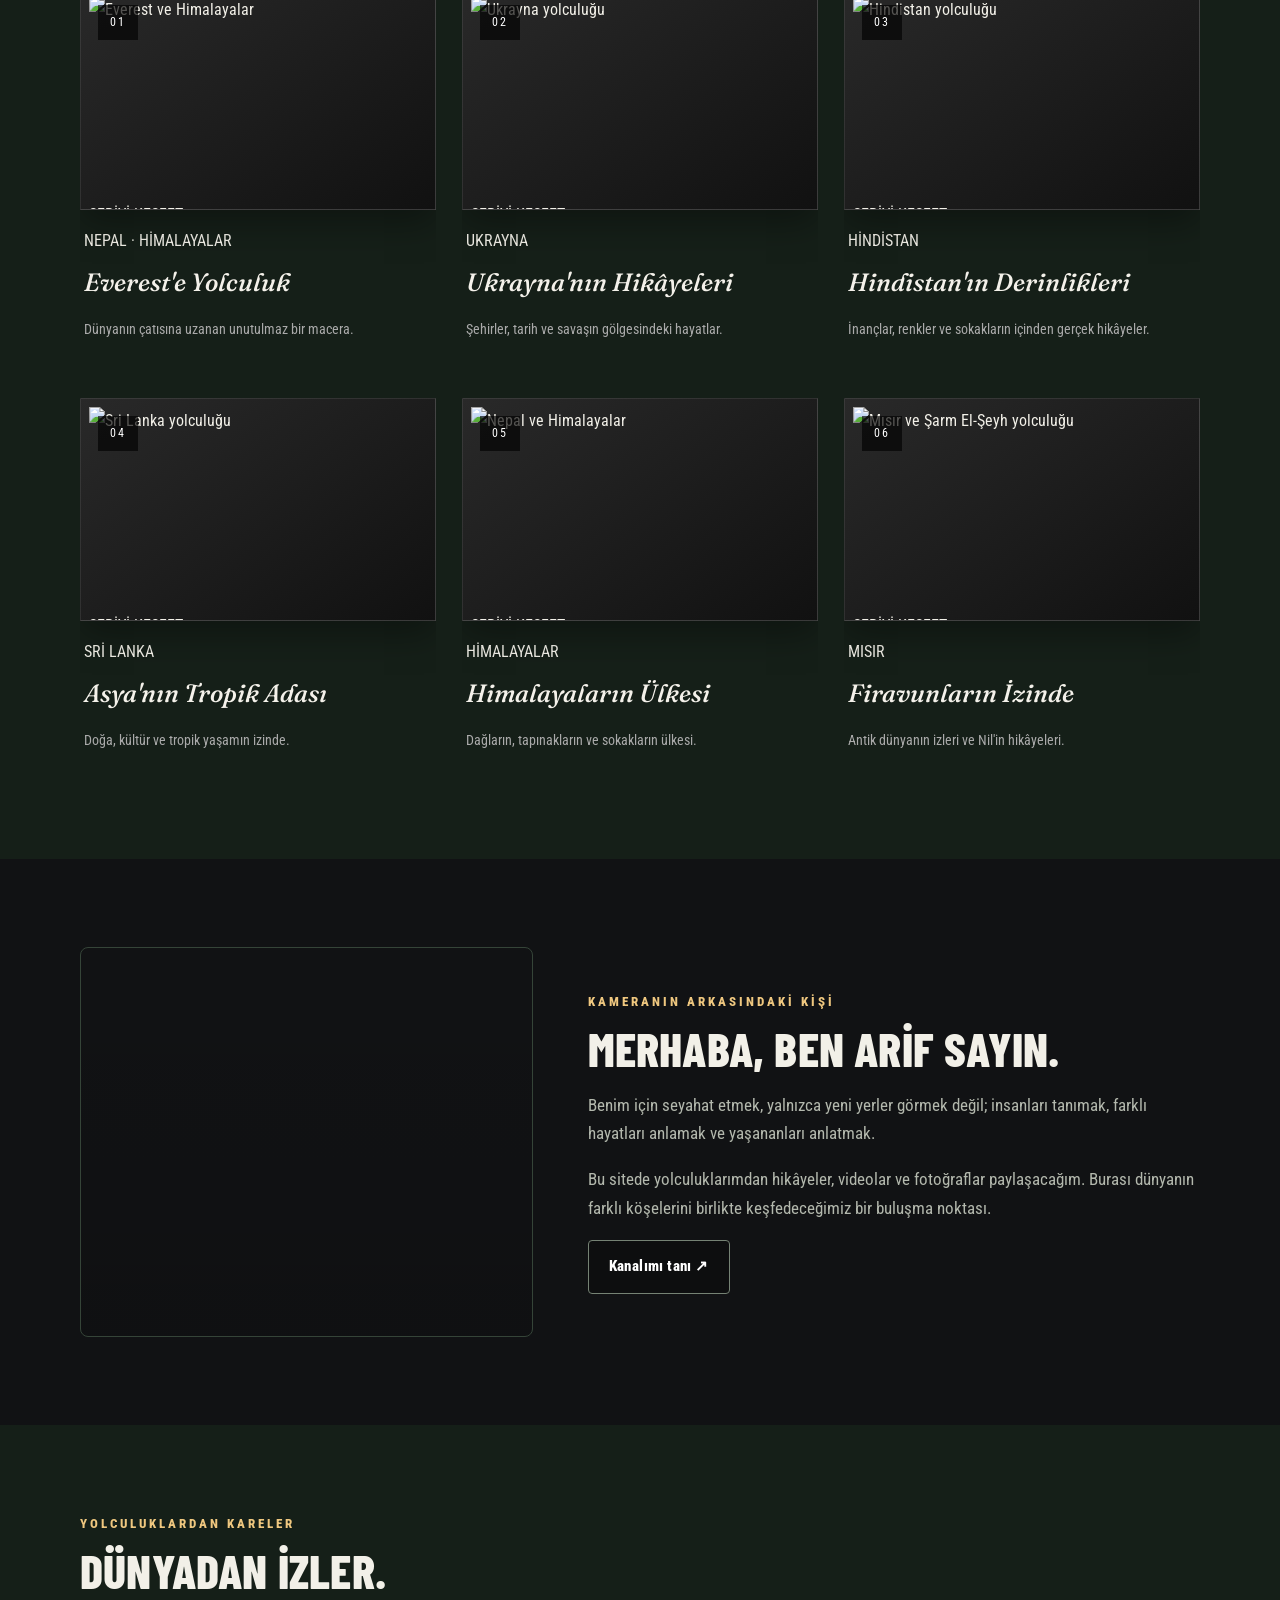
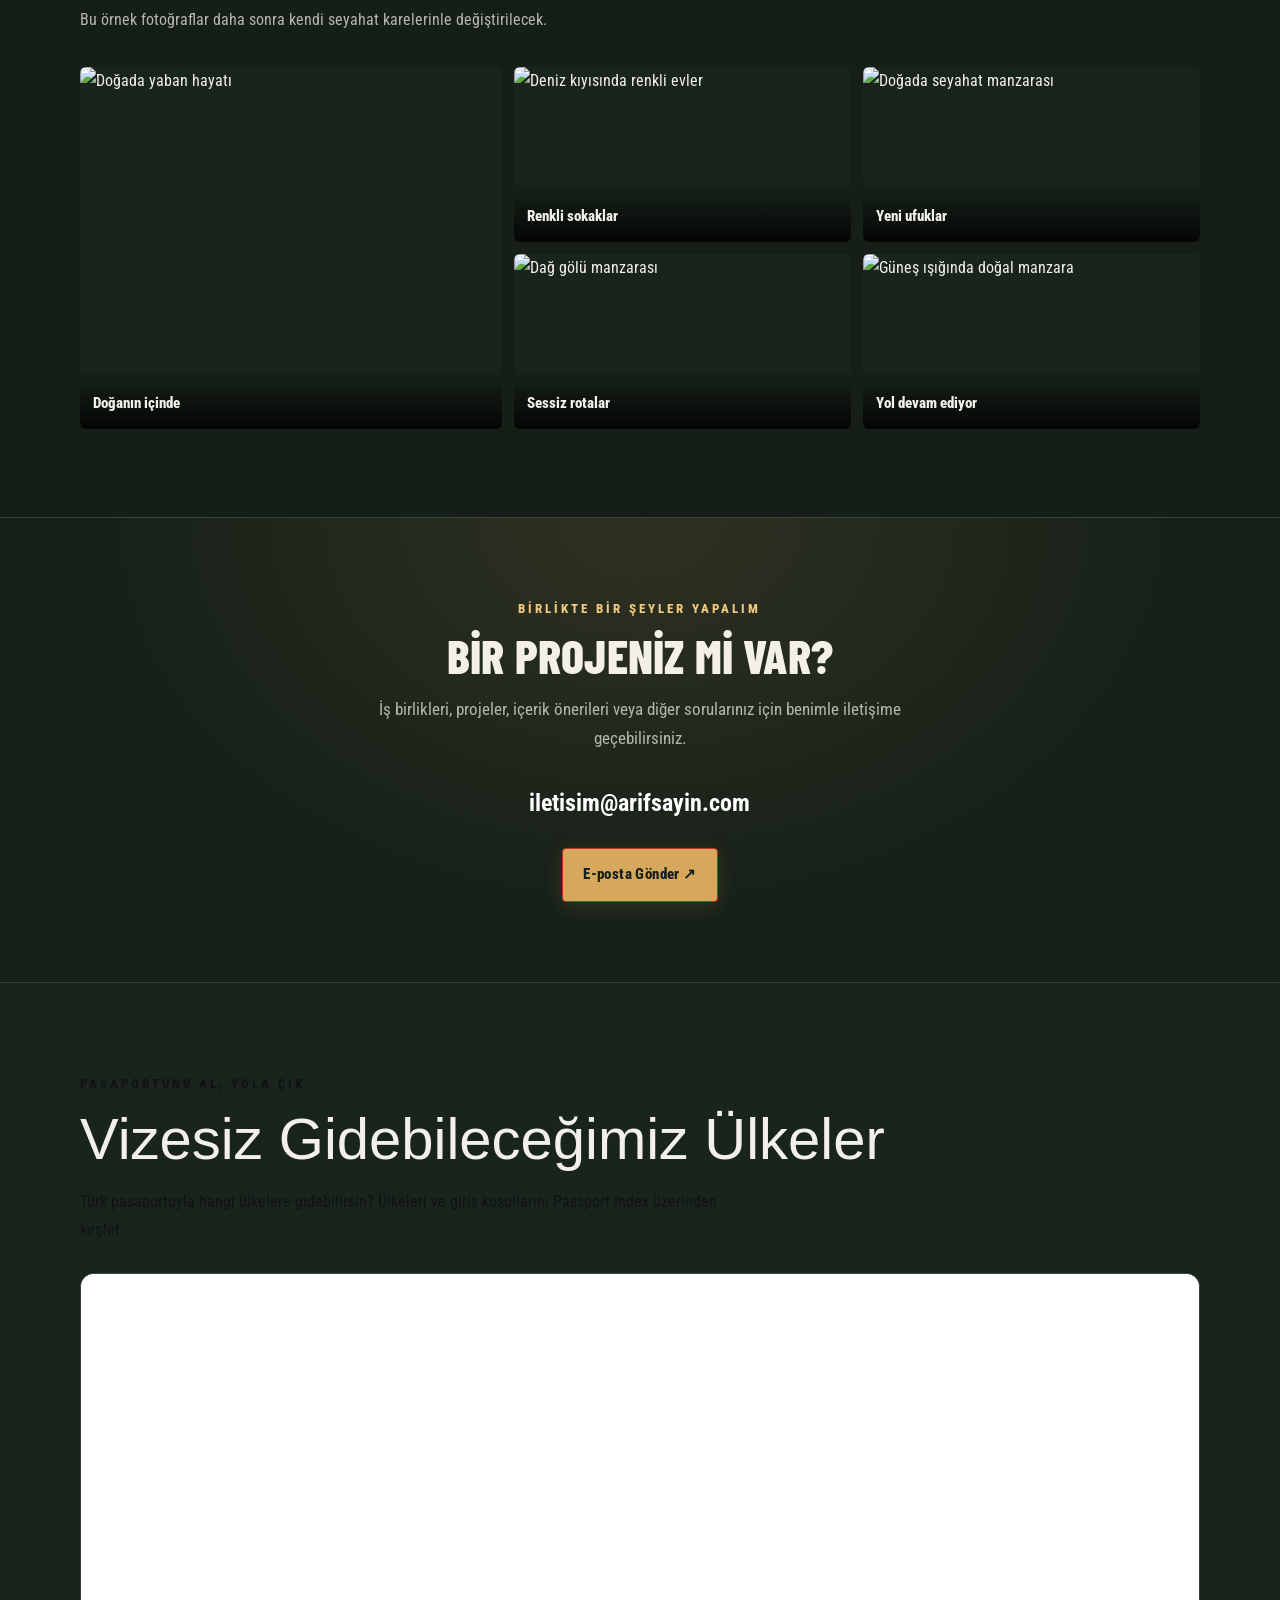
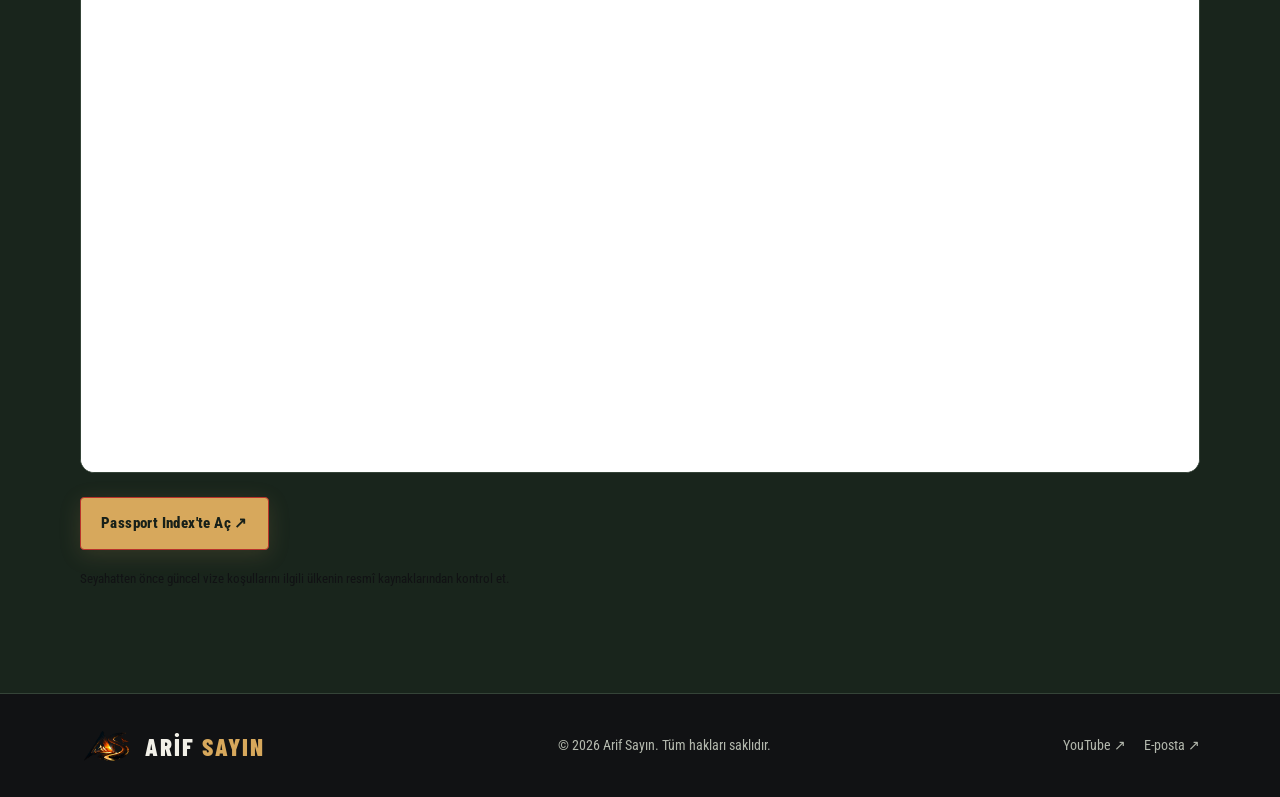
==== commit 8fc03881: "Update index.html" ====
--- a/index.html
+++ b/index.html
@@ -1,12 +1,12 @@
 <!DOCTYPE html>
 <html lang="tr">
 <head>
-<link rel="stylesheet" href="assets/css/style.css">
   <meta charset="UTF-8">
-<meta name="viewport" content="width=device-width, initial-scale=1.0">
+  <meta name="viewport" content="width=device-width, initial-scale=1.0">
 <meta name="theme-color" content="#17231c">
 <meta name="description" content="Arif Sayın ile dünyayı keşfet. Gezmek Yetmez, Anlatmak Lazım. Seyahat belgeselleri, gerçek hikâyeler ve farklı kültürler.">
 <title>Arif Sayın | Gezmek Yetmez, Anlatmak Lazım</title>
+<link rel="stylesheet" href="assets/css/style.css">
 
 <link rel="preconnect" href="https://fonts.googleapis.com">
 <link rel="preconnect" href="https://fonts.gstatic.com" crossorigin>
@@ -201,7 +201,7 @@
       <img src="Zirveye%20Yolculuk%20AS%20Logosu.png.png" alt="Arif Sayın AS logosu">
       <span style="color:var(--text)">ARİF <span>SAYIN</span></span>
     </a>
-    <button class="menu-toggle" id="menuToggle" aria-label="Menüyü aç" aria-expanded="false">☰</button>
+    <button class="menu-toggle" id="menuToggle" type="button" aria-label="Menüyü aç" aria-expanded="false" aria-controls="navLinks">☰</button>
     <nav class="nav-links" id="navLinks">
       <a href="#videolar">Videolar</a>
       <a href="#yolculuklar">Yolculuklar</a>
@@ -258,80 +258,84 @@
           <p>Her yolculuk başka bir hikâye, her durak yeni bir keşif.</p>
         </div>
       </div>
-     <div class="travel-gallery">
-
-  <a class="gallery-art" href="https://www.youtube.com/playlist?list=PLC3DWAZw1fWP0zdSvgzW3poMEyL9_kLXP" target="_blank" rel="noopener noreferrer">
-    <div class="gallery-frame">
-      <img src="https://img.youtube.com/vi/a4_t4CqLH_Y/maxresdefault.jpg" alt="Everest ve Himalayalar" loading="lazy">
-      <span class="gallery-number">01</span>
-      <span class="gallery-overlay">SERİYİ KEŞFET</span>
-    </div>
-    <div class="gallery-caption">
-      <span>NEPAL · HİMALAYALAR</span>
-      <h3>Everest'e Yolculuk</h3>
-      <p>Dünyanın çatısına uzanan unutulmaz bir macera.</p>
-    </div>
-  </a>
-
-  <a class="gallery-art" href="https://www.youtube.com/playlist?list=PLC3DWAZw1fWNGFldhLD5me4A2zT7BMOgK" target="_blank" rel="noopener noreferrer">
-    <div class="gallery-frame">
-      <img src="https://img.youtube.com/vi/djmMHTcLXZs/maxresdefault.jpg" alt="Ukrayna yolculuğu" loading="lazy">
-      <span class="gallery-number">02</span>
-      <span class="gallery-overlay">SERİYİ KEŞFET</span>
-    </div>
-    <div class="gallery-caption">
-      <span>UKRAYNA</span>
-      <h3>Ukrayna'nın Hikâyeleri</h3>
-      <p>Şehirler, tarih ve savaşın gölgesindeki hayatlar.</p>
-    </div>
-  </a>
-
-  <a class="gallery-art" href="https://www.youtube.com/playlist?list=PLC3DWAZw1fWP_-O_cLizw_Gyg9oj_hOJm" target="_blank" rel="noopener noreferrer">
-    <div class="gallery-frame">
-      <img src="https://img.youtube.com/vi/HV-uoRdoTWQ/maxresdefault.jpg" alt="Hindistan yolculuğu" loading="lazy">
-      <span class="gallery-number">03</span>
-      <span class="gallery-overlay">SERİYİ KEŞFET</span>
-    </div>
-    <div class="gallery-caption">
-      <span>HİNDİSTAN</span>
-      <h3>Hindistan'ın Derinlikleri</h3>
-      <p>İnançlar, renkler ve sokakların içinden gerçek hikâyeler.</p>
-    </div>
-  </a>
-
- <div class="gallery-frame">
-    <img src="https://img.youtube.com/vi/G029PPX2L9g/maxresdefault.jpg" alt="Sri Lanka yolculuğu" loading="lazy">
-    <span class="gallery-number">04</span>
-    <span class="gallery-overlay">SERİYİ KEŞFET</span>
-</div>
-  </a>
-
-  <a class="gallery-art" href="https://www.youtube.com/playlist?list=PLE3lcT5VVRjQ" target="_blank" rel="noopener noreferrer">
-   <div class="gallery-frame">
-    <img src="https://img.youtube.com/vi/v_Q5OA-GBhM/maxresdefault.jpg" alt="Nepal ve Himalayalar" loading="lazy">
-    <span class="gallery-number">05</span>
-    <span class="gallery-overlay">SERİYİ KEŞFET</span>
-</div>
-      <span>HİMALAYALAR</span>
-      <h3>Himalayaların Ülkesi</h3>
-      <p>Dağların, tapınakların ve sokakların ülkesi.</p>
-    </div>
-  </a>
-
-  <a class="gallery-art" href="https://www.youtube.com/watch?v=OfrLevQXxjc&list=PLC3DWAZw1fWPZvq1oxma31lKonPJBp-vW" target="_blank" rel="noopener noreferrer">
-    <div class="gallery-frame">
-      <img src="https://img.youtube.com/vi/OfrLevQXxjc/hqdefault.jpg" alt="Mısır yolculuğu" loading="lazy">
-      <span class="gallery-number">06</span>
-      <span class="gallery-overlay">SERİYİ KEŞFET</span>
-    </div>
-    <div class="gallery-caption">
-      <span>MISIR</span>
-      <h3>Firavunların İzinde</h3>
-      <p>Antik dünyanın izleri ve Nil'in hikâyeleri.</p>
-    </div>
-  </a>
-
-</div>
+      <div class="travel-gallery">
+        <a class="gallery-art" href="https://www.youtube.com/playlist?list=PLC3DWAZw1fWP0zdSvgzW3poMEyL9_kLXP" target="_blank" rel="noopener noreferrer" aria-label="Everest yolculuğu oynatma listesini aç">
+          <div class="gallery-frame">
+            <img src="https://img.youtube.com/vi/a4_t4CqLH_Y/maxresdefault.jpg" alt="Everest ve Himalayalar" loading="lazy">
+            <span class="gallery-number">01</span>
+            <span class="gallery-overlay">SERİYİ KEŞFET</span>
+          </div>
+          <div class="gallery-caption">
+            <span>NEPAL · HİMALAYALAR</span>
+            <h3>Everest'e Yolculuk</h3>
+            <p>Dünyanın çatısına uzanan unutulmaz bir macera.</p>
+          </div>
+        </a>
+
+        <a class="gallery-art" href="https://www.youtube.com/playlist?list=PLC3DWAZw1fWNGFldhLD5me4A2zT7BMOgK" target="_blank" rel="noopener noreferrer" aria-label="Ukrayna yolculuğu oynatma listesini aç">
+          <div class="gallery-frame">
+            <img src="https://img.youtube.com/vi/djmMHTcLXZs/maxresdefault.jpg" alt="Ukrayna yolculuğu" loading="lazy">
+            <span class="gallery-number">02</span>
+            <span class="gallery-overlay">SERİYİ KEŞFET</span>
+          </div>
+          <div class="gallery-caption">
+            <span>UKRAYNA</span>
+            <h3>Ukrayna'nın Hikâyeleri</h3>
+            <p>Şehirler, tarih ve savaşın gölgesindeki hayatlar.</p>
+          </div>
+        </a>
+
+        <a class="gallery-art" href="https://www.youtube.com/playlist?list=PLC3DWAZw1fWP_-O_cLizw_Gyg9oj_hOJm" target="_blank" rel="noopener noreferrer" aria-label="Hindistan yolculuğu oynatma listesini aç">
+          <div class="gallery-frame">
+            <img src="https://img.youtube.com/vi/HV-uoRdoTWQ/maxresdefault.jpg" alt="Hindistan yolculuğu" loading="lazy">
+            <span class="gallery-number">03</span>
+            <span class="gallery-overlay">SERİYİ KEŞFET</span>
+          </div>
+          <div class="gallery-caption">
+            <span>HİNDİSTAN</span>
+            <h3>Hindistan'ın Derinlikleri</h3>
+            <p>İnançlar, renkler ve sokakların içinden gerçek hikâyeler.</p>
+          </div>
+        </a>
+
+        <a class="gallery-art" href="https://www.youtube.com/playlist?list=PLaTdPFpu5BAk" target="_blank" rel="noopener noreferrer" aria-label="Sri Lanka yolculuğu oynatma listesini aç">
+          <div class="gallery-frame">
+            <img src="https://img.youtube.com/vi/G029PPX2L9g/maxresdefault.jpg" alt="Sri Lanka yolculuğu" loading="lazy">
+            <span class="gallery-number">04</span>
+            <span class="gallery-overlay">SERİYİ KEŞFET</span>
+          </div>
+          <div class="gallery-caption">
+            <span>SRİ LANKA</span>
+            <h3>Asya'nın Tropik Adası</h3>
+            <p>Doğa, kültür ve tropik yaşamın izinde.</p>
+          </div>
+        </a>
+
+        <a class="gallery-art" href="https://www.youtube.com/playlist?list=PLE3lcT5VVRjQ" target="_blank" rel="noopener noreferrer" aria-label="Nepal yolculuğu oynatma listesini aç">
+          <div class="gallery-frame">
+            <img src="https://img.youtube.com/vi/v_Q5OA-GBhM/maxresdefault.jpg" alt="Nepal ve Himalayalar" loading="lazy">
+            <span class="gallery-number">05</span>
+            <span class="gallery-overlay">SERİYİ KEŞFET</span>
+          </div>
+          <div class="gallery-caption">
+            <span>HİMALAYALAR</span>
+            <h3>Himalayaların Ülkesi</h3>
+            <p>Dağların, tapınakların ve sokakların ülkesi.</p>
+          </div>
+        </a>
+
+        <a class="gallery-art" href="https://www.youtube.com/watch?v=OfrLevQXxjc&list=PLC3DWAZw1fWPZvq1oxma31lKonPJBp-vW" target="_blank" rel="noopener noreferrer" aria-label="Mısır yolculuğu videosunu ve oynatma listesini aç">
+          <div class="gallery-frame">
+            <img src="https://img.youtube.com/vi/OfrLevQXxjc/hqdefault.jpg" alt="Mısır ve Şarm El-Şeyh yolculuğu" loading="lazy">
+            <span class="gallery-number">06</span>
+            <span class="gallery-overlay">SERİYİ KEŞFET</span>
+          </div>
+          <div class="gallery-caption">
+            <span>MISIR</span>
+            <h3>Firavunların İzinde</h3>
+            <p>Antik dünyanın izleri ve Nil'in hikâyeleri.</p>
+          </div>
+        </a>
       </div>
     </div>
   </section>
@@ -420,7 +424,7 @@
     <span>© <span id="year"></span> Arif Sayın. Tüm hakları saklıdır.</span>
     <div class="footer-social">
       <a href="https://www.youtube.com/@arifsayin" target="_blank" rel="noopener noreferrer">YouTube ↗</a>
-      <a href="mailto:arifsayin@live.com">E-posta ↗</a>
+      <a href="mailto:iletisim@arifsayin.com">E-posta ↗</a>
     </div>
   </div>
 </footer>
